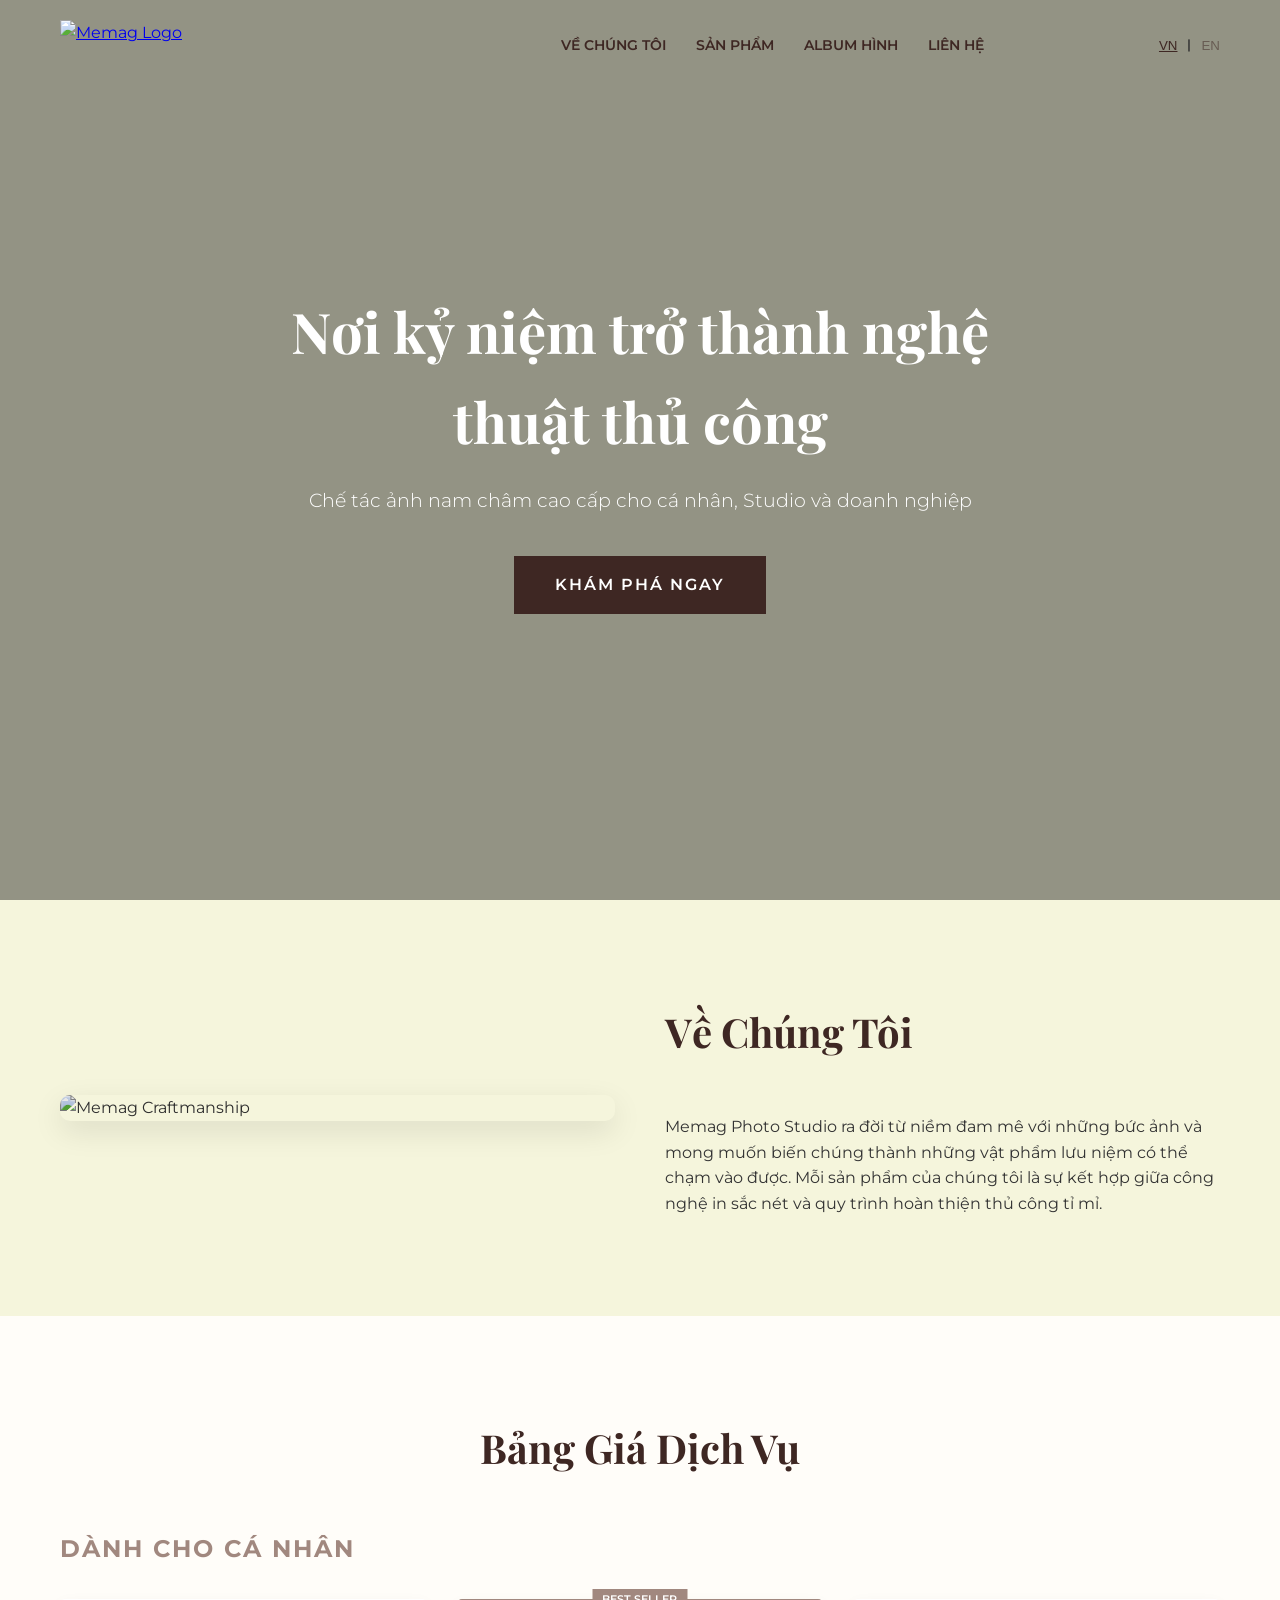
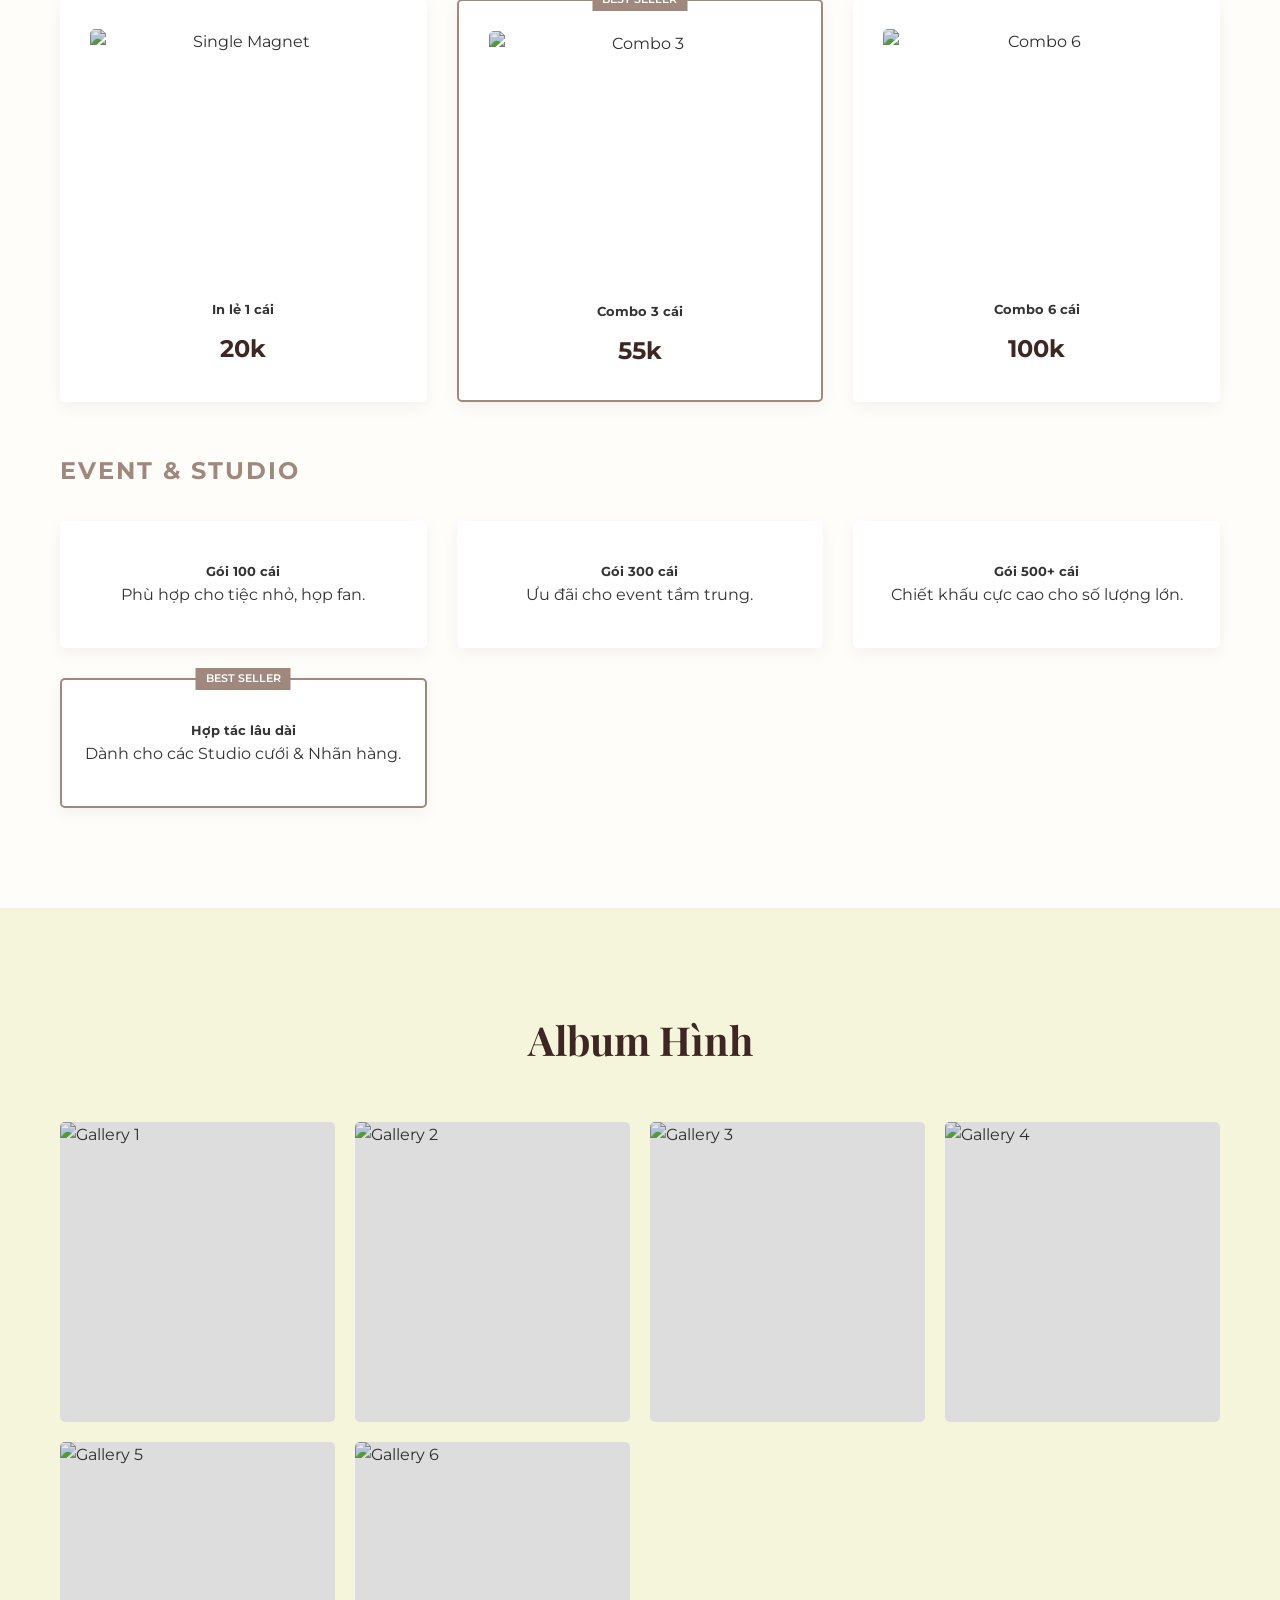
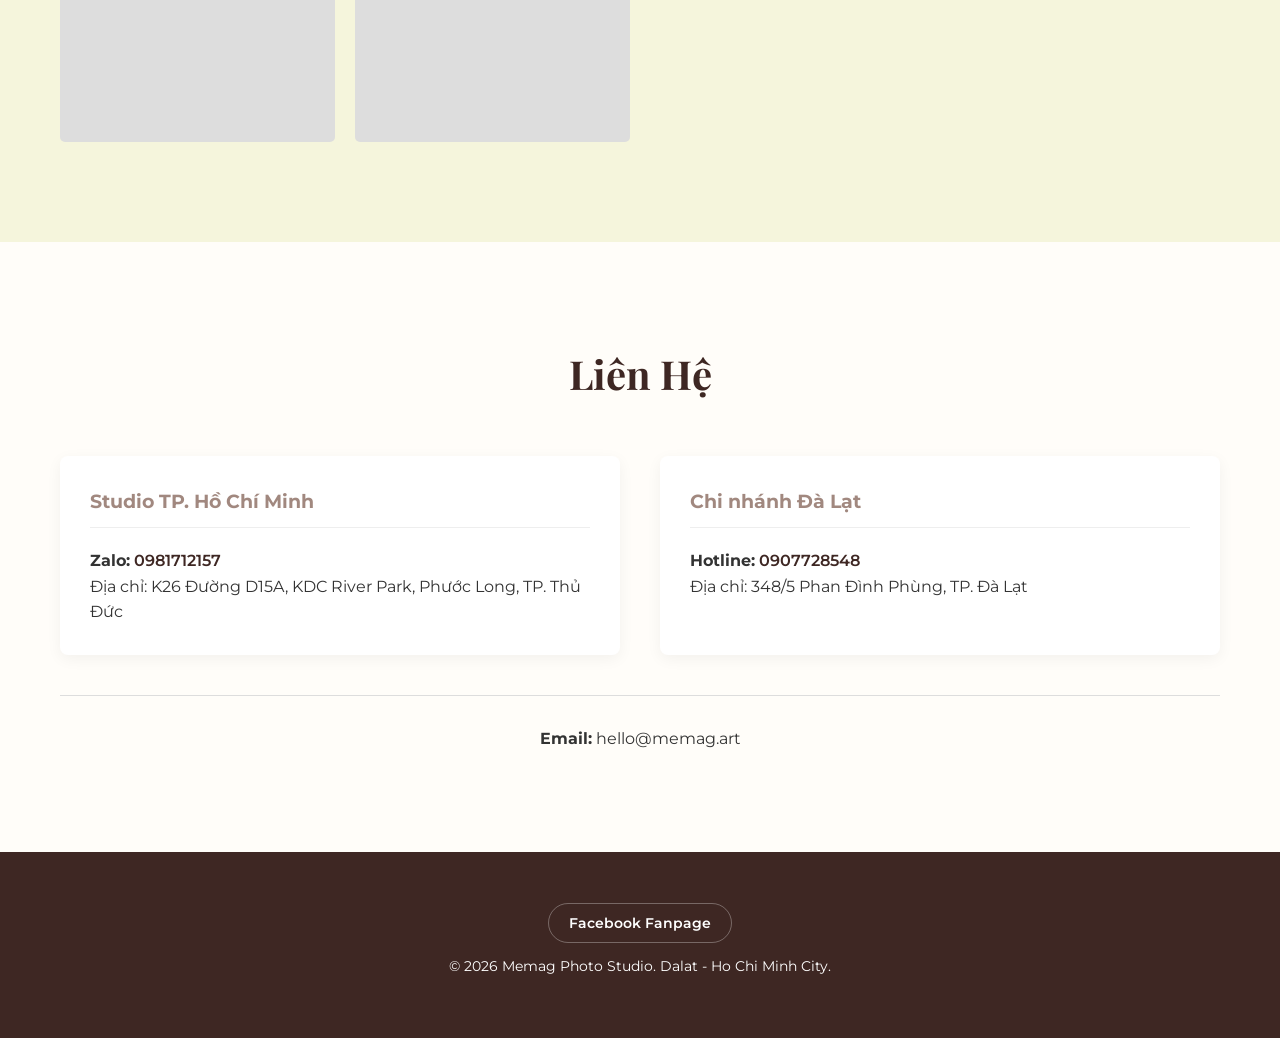
==== index.html @ 464f4e7d "Update index.html" ====
<!DOCTYPE html>
<html lang="vi">

<head>
    <meta charset="UTF-8">
    <meta name="viewport" content="width=device-width, initial-scale=1.0">
    <title>Memag Photo Studio | Chế tác ảnh nam châm nghệ thuật</title>
    <link rel="stylesheet" href="styles.css">
    <link rel="preconnect" href="https://fonts.googleapis.com">
    <link rel="preconnect" href="https://fonts.gstatic.com" crossorigin>
    <link
        href="https://fonts.googleapis.com/css2?family=Montserrat:wght@300;400;600&family=Playfair+Display:ital,wght@0,400..900;1,400..900&display=swap"
        rel="stylesheet">
</head>

<body>
    <!-- Header Section -->
    <header id="header">
        <div class="container">
            <div class="logo">
                <a href="#"><img src="../Logo/Logo_website_vn.png" alt="Memag Logo" class="logo-img" id="main-logo"
                        data-logo-vi="../Logo/Logo_website_vn.png" data-logo-en="../Logo/Logo_website_eg.png"></a>
            </div>

            <div class="menu-toggle" id="mobile-menu">
                <span class="bar"></span>
                <span class="bar"></span>
                <span class="bar"></span>
            </div>

            <nav id="navbar">
                <ul id="menu">
                    <li><a href="#about" data-vi="Về chúng tôi" data-en="About Us">Về chúng tôi</a></li>
                    <li><a href="#products" data-vi="Sản phẩm" data-en="Products">Sản phẩm</a></li>
                    <li><a href="#gallery" data-vi="Album hình" data-en="Gallery">Album hình</a></li>
                    <li><a href="#contact" data-vi="Liên hệ" data-en="Contact">Liên hệ</a></li>
                </ul>
            </nav>
            <div class="lang-switcher">
                <button id="btn-vi" class="active">VN</button>
                <span>|</span>
                <button id="btn-en">EN</button>
            </div>
        </div>
    </header>

    <!-- Hero Banner with YouTube Video -->
    <section id="hero">
        <div class="video-background">
            <iframe
                src="https://www.youtube.com/embed/iUtnZpzkbG8?autoplay=1&mute=1&controls=0&loop=1&playlist=iUtnZpzkbG8&showinfo=0&rel=0&enablejsapi=1"
                frameborder="0" allow="autoplay; encrypted-media" allowfullscreen>
            </iframe>
        </div>
        <div class="hero-overlay"></div>
        <div class="hero-content">
            <h2 id="hero-title" data-vi="Nơi kỷ niệm trở thành nghệ thuật thủ công"
                data-en="Where memories become craft art">Nơi kỷ niệm trở thành nghệ thuật thủ công</h2>
            <p id="hero-desc" data-vi="Chế tác ảnh nam châm cao cấp cho cá nhân, Studio và doanh nghiệp"
                data-en="Premium photo magnets for individuals, studios, and businesses">Chế tác ảnh nam châm cao cấp
                cho cá nhân, Studio và doanh nghiệp</p>
            <a href="#products" class="btn" data-vi="Khám phá ngay" data-en="Explore Now">Khám phá ngay</a>
        </div>
    </section>

    <!-- About Section -->
    <section id="about" class="section">
        <div class="container">
            <div class="about-wrapper">
                <div class="about-image">
                    <img src="../gallery/z7781972037764_891bc4ba4aca41c839b4c9382d571e6c.jpg" alt="Memag Craftmanship"
                        class="hover-effect">
                </div>
                <div class="about-text">
                    <h3 class="section-title left" data-vi="Về Chúng Tôi" data-en="About Us">Về Chúng Tôi</h3>
                    <p data-vi="Memag Photo Studio ra đời từ niềm đam mê với những bức ảnh và mong muốn biến chúng thành những vật phẩm lưu niệm có thể chạm vào được. Mỗi sản phẩm của chúng tôi là sự kết hợp giữa công nghệ in sắc nét và quy trình hoàn thiện thủ công tỉ mỉ."
                        data-en="Memag Photo Studio was born from a passion for photography and the desire to transform digital memories into tangible keepsakes. Every product we create is a blend of high-definition printing and meticulous handcrafted finishing.">
                        Memag Photo Studio ra đời từ niềm đam mê với những bức ảnh và mong muốn biến chúng thành những
                        vật phẩm lưu niệm có thể chạm vào được. Mỗi sản phẩm của chúng tôi là sự kết hợp giữa công nghệ
                        in sắc nét và quy trình hoàn thiện thủ công tỉ mỉ.
                    </p>
                </div>
            </div>
        </div>
    </section>

    <!-- Products Section -->
    <section id="products" class="section bg-light">
        <div class="container">
            <h3 class="section-title" data-vi="Bảng Giá Dịch Vụ" data-en="Our Pricing">Bảng Giá Dịch Vụ</h3>

            <div class="product-category">
                <h4 class="category-title" data-vi="Dành cho Cá nhân" data-en="For Individuals">Dành cho Cá nhân</h4>
                <div class="products-grid">
                    <div class="product-card">
                        <div class="product-img">
                            <img src="../gallery/GOPR0365.JPG" alt="Single Magnet" class="hover-effect">
                        </div>
                        <h5 data-vi="In lẻ 1 cái" data-en="Single Print">In lẻ 1 cái</h5>
                        <p class="price">20k</p>
                    </div>
                    <div class="product-card highlight">
                        <div class="product-img">
                            <img src="../gallery/GOPR0366.JPG" alt="Combo 3" class="hover-effect">
                        </div>
                        <h5 data-vi="Combo 3 cái" data-en="Combo 3 Pack">Combo 3 cái</h5>
                        <p class="price">55k</p>
                    </div>
                    <div class="product-card">
                        <div class="product-img">
                            <img src="../gallery/GOPR0367.JPG" alt="Combo 6" class="hover-effect">
                        </div>
                        <h5 data-vi="Combo 6 cái" data-en="Combo 6 Pack">Combo 6 cái</h5>
                        <p class="price">100k</p>
                    </div>
                </div>
            </div>

            <div class="product-category mt-50">
                <h4 class="category-title" data-vi="Event & Studio" data-en="For Events & Studios">Event & Studio</h4>
                <div class="products-grid">
                    <div class="product-card b2b">
                        <h5 data-vi="Gói 100 cái" data-en="100 Pack">Gói 100 cái</h5>
                        <p data-vi="Phù hợp cho tiệc nhỏ, họp fan." data-en="Ideal for small parties, fan meetings.">Phù
                            hợp cho tiệc nhỏ, họp fan.</p>
                    </div>
                    <div class="product-card b2b">
                        <h5 data-vi="Gói 300 cái" data-en="300 Pack">Gói 300 cái</h5>
                        <p data-vi="Ưu đãi cho event tầm trung." data-en="Discounts for medium events.">Ưu đãi cho event
                            tầm trung.</p>
                    </div>
                    <div class="product-card b2b">
                        <h5 data-vi="Gói 500+ cái" data-en="500+ Pack">Gói 500+ cái</h5>
                        <p data-vi="Chiết khấu cực cao cho số lượng lớn." data-en="High discounts for bulk orders.">
                            Chiết khấu cực cao cho số lượng lớn.</p>
                    </div>
                    <div class="product-card b2b highlight">
                        <h5 data-vi="Hợp tác lâu dài" data-en="Long-term Partnership">Hợp tác lâu dài</h5>
                        <p data-vi="Dành cho các Studio cưới & Nhãn hàng." data-en="For Wedding Studios & Brands.">Dành
                            cho các Studio cưới & Nhãn hàng.</p>
                    </div>
                </div>
            </div>
        </div>
    </section>

    <!-- Gallery Section -->
    <section id="gallery" class="section">
        <div class="container">
            <h3 class="section-title" data-vi="Album Hình" data-en="Photo Gallery">Album Hình</h3>
            <div class="gallery-grid">
                <div class="gallery-item">
                    <img src="../gallery/GOPR0368.JPG" alt="Gallery 1" class="hover-effect">
                </div>
                <div class="gallery-item">
                    <img src="../gallery/z7781972021259_27cd7f033407505034264d1e64086acd.jpg" alt="Gallery 2"
                        class="hover-effect">
                </div>
                <div class="gallery-item">
                    <img src="../gallery/z7781972021823_468220b85b20e78b3bb2a7b8aa2a168a.jpg" alt="Gallery 3"
                        class="hover-effect">
                </div>
                <div class="gallery-item">
                    <img src="../gallery/z7781972026154_7ea171585c5aaf5934d2334b5264ec99.jpg" alt="Gallery 4"
                        class="hover-effect">
                </div>
                <div class="gallery-item">
                    <img src="../gallery/z7781972027182_27febb03006c2c8422c930d912f82ec0.jpg" alt="Gallery 5"
                        class="hover-effect">
                </div>
                <div class="gallery-item">
                    <img src="../gallery/z7781972032405_7cde1f7d15e5a84088391f8431e0fc7f.jpg" alt="Gallery 6"
                        class="hover-effect">
                </div>
            </div>
        </div>
    </section>

    <!-- Contact Section -->
    <section id="contact" class="section bg-light">
        <div class="container">
            <h3 class="section-title" data-vi="Liên Hệ" data-en="Contact Us">Liên Hệ</h3>
            <div class="contact-grid">
                <div class="contact-card">
                    <h4 data-vi="Studio TP. Hồ Chí Minh" data-en="HCM City Studio">Studio TP. Hồ Chí Minh</h4>
                    <p><strong>Zalo:</strong> <a href="https://zalo.me/0981712157">0981712157</a></p>
                    <p data-vi="Địa chỉ: K26 Đường D15A, KDC River Park, Phước Long, TP. Thủ Đức"
                        data-en="Address: K26 D15A St, River Park, Phuoc Long, Thu Duc City">Địa chỉ: K26 Đường D15A,
                        KDC River Park, Phước Long, TP. Thủ Đức</p>
                </div>
                <div class="contact-card">
                    <h4 data-vi="Chi nhánh Đà Lạt" data-en="Dalat Branch">Chi nhánh Đà Lạt</h4>
                    <p><strong>Hotline:</strong> <a href="tel:0907728548">0907728548</a></p>
                    <p data-vi="Địa chỉ: 348/5 Phan Đình Phùng, TP. Đà Lạt"
                        data-en="Address: 348/5 Phan Dinh Phung, Dalat City">Địa chỉ: 348/5 Phan Đình Phùng, TP. Đà Lạt
                    </p>
                </div>
            </div>
            <div class="contact-email">
                <p><strong>Email:</strong> hello@memag.art</p>
            </div>
        </div>
    </section>

    <!-- Footer -->
    <footer id="main-footer">
        <div class="container">
            <div class="footer-social">
                <a href="https://www.facebook.com/profile.php?id=61570733879543" target="_blank"
                    rel="noopener noreferrer">
                    Facebook Fanpage
                </a>
            </div>
            <p>&copy; 2026 Memag Photo Studio. Dalat - Ho Chi Minh City.</p>
        </div>
    </footer>

    <script src="script.js"></script>
</body>

</html>
---- styles.css ----
:root {
    --primary-color: #3E2723; /* Dark Wood */
    --accent-color: #A1887F; /* Light Wood */
    --bg-color: #F5F5DC; /* Beige */
    --text-color: #333;
    --white: #ffffff;
    --transition: all 0.3s ease;
}

* {
    margin: 0;
    padding: 0;
    box-sizing: border-box;
}

body {
    font-family: 'Montserrat', sans-serif;
    line-height: 1.6;
    color: var(--text-color);
    background-color: var(--bg-color);
    overflow-x: hidden;
}

h1, h2, h3, .section-title {
    font-family: 'Playfair Display', serif;
}

.container {
    max-width: 1200px;
    margin: 0 auto;
    padding: 0 20px;
}

/* Header */
header {
    position: fixed;
    top: 0;
    left: 0;
    width: 100%;
    z-index: 1000;
    padding: 20px 0;
    background: transparent;
    transition: var(--transition);
}

header.scrolled {
    background: rgba(245, 245, 220, 0.95);
    padding: 10px 0;
    box-shadow: 0 2px 10px rgba(0,0,0,0.1);
}

header .container {
    display: flex;
    justify-content: space-between;
    align-items: center;
}

.logo-img {
    height: 50px; /* Điều chỉnh chiều cao logo cho phù hợp */
    width: auto;
    display: block;
    transition: var(--transition);
}

header.scrolled .logo-img {
    height: 40px;
}

nav ul {
    display: flex;
    list-style: none;
}

nav ul li {
    margin-left: 30px;
}

nav ul li a {
    text-decoration: none;
    color: var(--primary-color);
    font-weight: 600;
    text-transform: uppercase;
    font-size: 0.9rem;
    transition: var(--transition);
}

nav ul li a:hover {
    color: var(--accent-color);
}

.lang-switcher {
    display: flex;
    align-items: center;
    gap: 10px;
    font-size: 0.8rem;
    font-weight: 600;
}

.lang-switcher button {
    background: none;
    border: none;
    cursor: pointer;
    color: var(--primary-color);
    opacity: 0.5;
    transition: var(--transition);
}

.lang-switcher button.active {
    opacity: 1;
    text-decoration: underline;
}

/* Hero Section */
#hero {
    position: relative;
    height: 100vh;
    display: flex;
    align-items: center;
    justify-content: center;
    text-align: center;
    color: var(--white);
    overflow: hidden;
}

.video-background {
    position: absolute;
    top: 0;
    left: 0;
    width: 100%;
    height: 100%;
    z-index: -1;
}

.video-background iframe {
    width: 100vw;
    height: 56.25vw; /* 16:9 ratio */
    min-height: 100vh;
    min-width: 177.77vh; /* 16:9 ratio */
    position: absolute;
    top: 50%;
    left: 50%;
    transform: translate(-50%, -50%);
    pointer-events: none;
}

.hero-overlay {
    position: absolute;
    top: 0;
    left: 0;
    width: 100%;
    height: 100%;
    background: rgba(0, 0, 0, 0.4);
    z-index: 0;
}

.hero-content {
    position: relative;
    z-index: 1;
    max-width: 800px;
    padding: 0 20px;
}

#hero-title {
    font-size: 3.5rem;
    margin-bottom: 20px;
    font-weight: 700;
}

#hero-desc {
    font-size: 1.2rem;
    margin-bottom: 40px;
    font-weight: 300;
}

.btn {
    display: inline-block;
    padding: 15px 40px;
    background-color: var(--primary-color);
    color: var(--white);
    text-decoration: none;
    text-transform: uppercase;
    font-weight: 600;
    letter-spacing: 2px;
    transition: var(--transition);
    border: 1px solid var(--primary-color);
}

.btn:hover {
    background-color: transparent;
    color: var(--white);
    border-color: var(--white);
}

/* Sections */
.section {
    padding: 100px 0;
}

.section-title {
    text-align: center;
    font-size: 2.5rem;
    margin-bottom: 50px;
    color: var(--primary-color);
    position: relative;
}

.section-title.left {
    text-align: left;
}

.section-title.left::after {
    margin: 20px 0 0;
}

.mt-50 {
    margin-top: 50px;
}

/* About Wrapper */
.about-wrapper {
    display: flex;
    align-items: center;
    gap: 50px;
}

.about-image {
    flex: 1;
    overflow: hidden;
    border-radius: 10px;
    box-shadow: 0 10px 30px rgba(0,0,0,0.1);
}

.about-text {
    flex: 1;
}

/* Hover Effect for Images */
.hover-effect {
    width: 100%;
    height: auto;
    display: block;
    transition: transform 0.5s ease, filter 0.5s ease;
    filter: brightness(0.9) contrast(1);
}

.hover-effect:hover {
    transform: scale(1.1);
    filter: brightness(1.1) contrast(1.1) saturate(1.1);
}

/* Product Categories */
.category-title {
    font-size: 1.5rem;
    margin-bottom: 30px;
    color: var(--accent-color);
    text-transform: uppercase;
    letter-spacing: 2px;
}

.product-img {
    width: 100%;
    height: 250px;
    overflow: hidden;
    margin-bottom: 20px;
    border-radius: 5px;
}

.product-card.highlight {
    border: 2px solid var(--accent-color);
    position: relative;
}

.product-card.highlight::before {
    content: 'BEST SELLER';
    position: absolute;
    top: -12px;
    left: 50%;
    transform: translateX(-50%);
    background: var(--accent-color);
    color: var(--white);
    padding: 2px 10px;
    font-size: 0.7rem;
    font-weight: 600;
}

.product-card.b2b {
    padding: 40px 20px;
    background: #fff;
}

.price {
    font-size: 1.5rem;
    font-weight: 700;
    color: var(--primary-color);
    margin-top: 10px;
}

.bg-light {
    background-color: #fffdf9;
}

/* Products Grid */
.products-grid {
    display: grid;
    grid-template-columns: repeat(auto-fit, minmax(300px, 1fr));
    gap: 30px;
}

.product-card {
    background: var(--white);
    padding: 30px;
    border-radius: 5px;
    text-align: center;
    box-shadow: 0 5px 15px rgba(0,0,0,0.05);
    transition: var(--transition);
}

.product-card:hover {
    transform: translateY(-10px);
}

.product-img-placeholder {
    width: 100%;
    height: 200px;
    background: #eee;
    margin-bottom: 20px;
    display: flex;
    align-items: center;
    justify-content: center;
    font-size: 0.8rem;
    color: #999;
}

.product-card h4 {
    margin-bottom: 15px;
    font-size: 1.2rem;
    color: var(--primary-color);
}

/* Gallery Grid */
.gallery-grid {
    display: grid;
    grid-template-columns: repeat(auto-fit, minmax(250px, 1fr));
    gap: 20px;
}

.gallery-item {
    height: 300px;
    background: #ddd;
    overflow: hidden;
    border-radius: 5px;
    transition: var(--transition);
    cursor: pointer;
}

.gallery-item img {
    width: 100%;
    height: 100%;
    object-fit: cover;
}

.gallery-item:hover {
    filter: brightness(0.8);
}

/* Contact Section */
.contact-grid {
    display: grid;
    grid-template-columns: repeat(auto-fit, minmax(300px, 1fr));
    gap: 40px;
    margin-bottom: 40px;
}

.contact-card {
    background: #fff;
    padding: 30px;
    border-radius: 8px;
    box-shadow: 0 4px 15px rgba(0,0,0,0.05);
    text-align: left;
}

.contact-card h4 {
    color: var(--accent-color);
    margin-bottom: 20px;
    font-size: 1.2rem;
    border-bottom: 1px solid #eee;
    padding-bottom: 10px;
}

.contact-card a {
    color: var(--primary-color);
    text-decoration: none;
    font-weight: 600;
}

.contact-card a:hover {
    text-decoration: underline;
}

.contact-email {
    text-align: center;
    border-top: 1px solid #ddd;
    padding-top: 30px;
}

/* Footer */
#main-footer {
    background: var(--primary-color);
    color: var(--white);
    padding: 60px 0;
    text-align: center;
    font-size: 0.9rem;
}

.footer-social {
    margin-bottom: 20px;
}

.footer-social a {
    color: var(--white);
    text-decoration: none;
    font-weight: 600;
    border: 1px solid rgba(255,255,255,0.3);
    padding: 10px 20px;
    border-radius: 30px;
    transition: var(--transition);
}

.footer-social a:hover {
    background: var(--white);
    color: var(--primary-color);
}

/* Responsive */
@media (max-width: 992px) {
    #hero-title {
        font-size: 2.8rem;
    }

    .about-wrapper {
        flex-direction: column;
        text-align: center;
    }

    .section-title.left {
        text-align: center;
    }

    .section-title.left::after {
        margin: 20px auto 0;
    }
}

@media (max-width: 768px) {
    /* Mobile Menu Logic */
    .menu-toggle {
        display: block;
        cursor: pointer;
    }

    .menu-toggle .bar {
        display: block;
        width: 25px;
        height: 3px;
        margin: 5px auto;
        transition: all 0.3s ease-in-out;
        background-color: var(--primary-color);
    }

    #navbar {
        position: fixed;
        top: -100%;
        left: 0;
        width: 100%;
        background-color: var(--bg-color);
        padding: 100px 0 40px;
        transition: 0.5s;
        z-index: -1;
    }

    #navbar.active {
        top: 0;
    }

    #menu {
        flex-direction: column;
        align-items: center;
    }

    #menu li {
        margin: 15px 0;
    }

    /* Hero Section Mobile */
    #hero-title {
        font-size: 2rem;
    }

    #hero-desc {
        font-size: 1rem;
    }

    .video-background iframe {
        height: 100vh;
        width: 177.77vh; /* Đảm bảo video luôn phủ kín màn hình dọc */
    }

    /* Sections Mobile */
    .section {
        padding: 60px 0;
    }

    .products-grid, .gallery-grid {
        grid-template-columns: 1fr;
        gap: 20px;
    }

    .product-img {
        height: 200px;
    }
}

/* Hamburger Animation */
#mobile-menu.is-active .bar:nth-child(2) {
    opacity: 0;
}

#mobile-menu.is-active .bar:nth-child(1) {
    transform: translateY(8px) rotate(45deg);
}

#mobile-menu.is-active .bar:nth-child(3) {
    transform: translateY(-8px) rotate(-45deg);
}
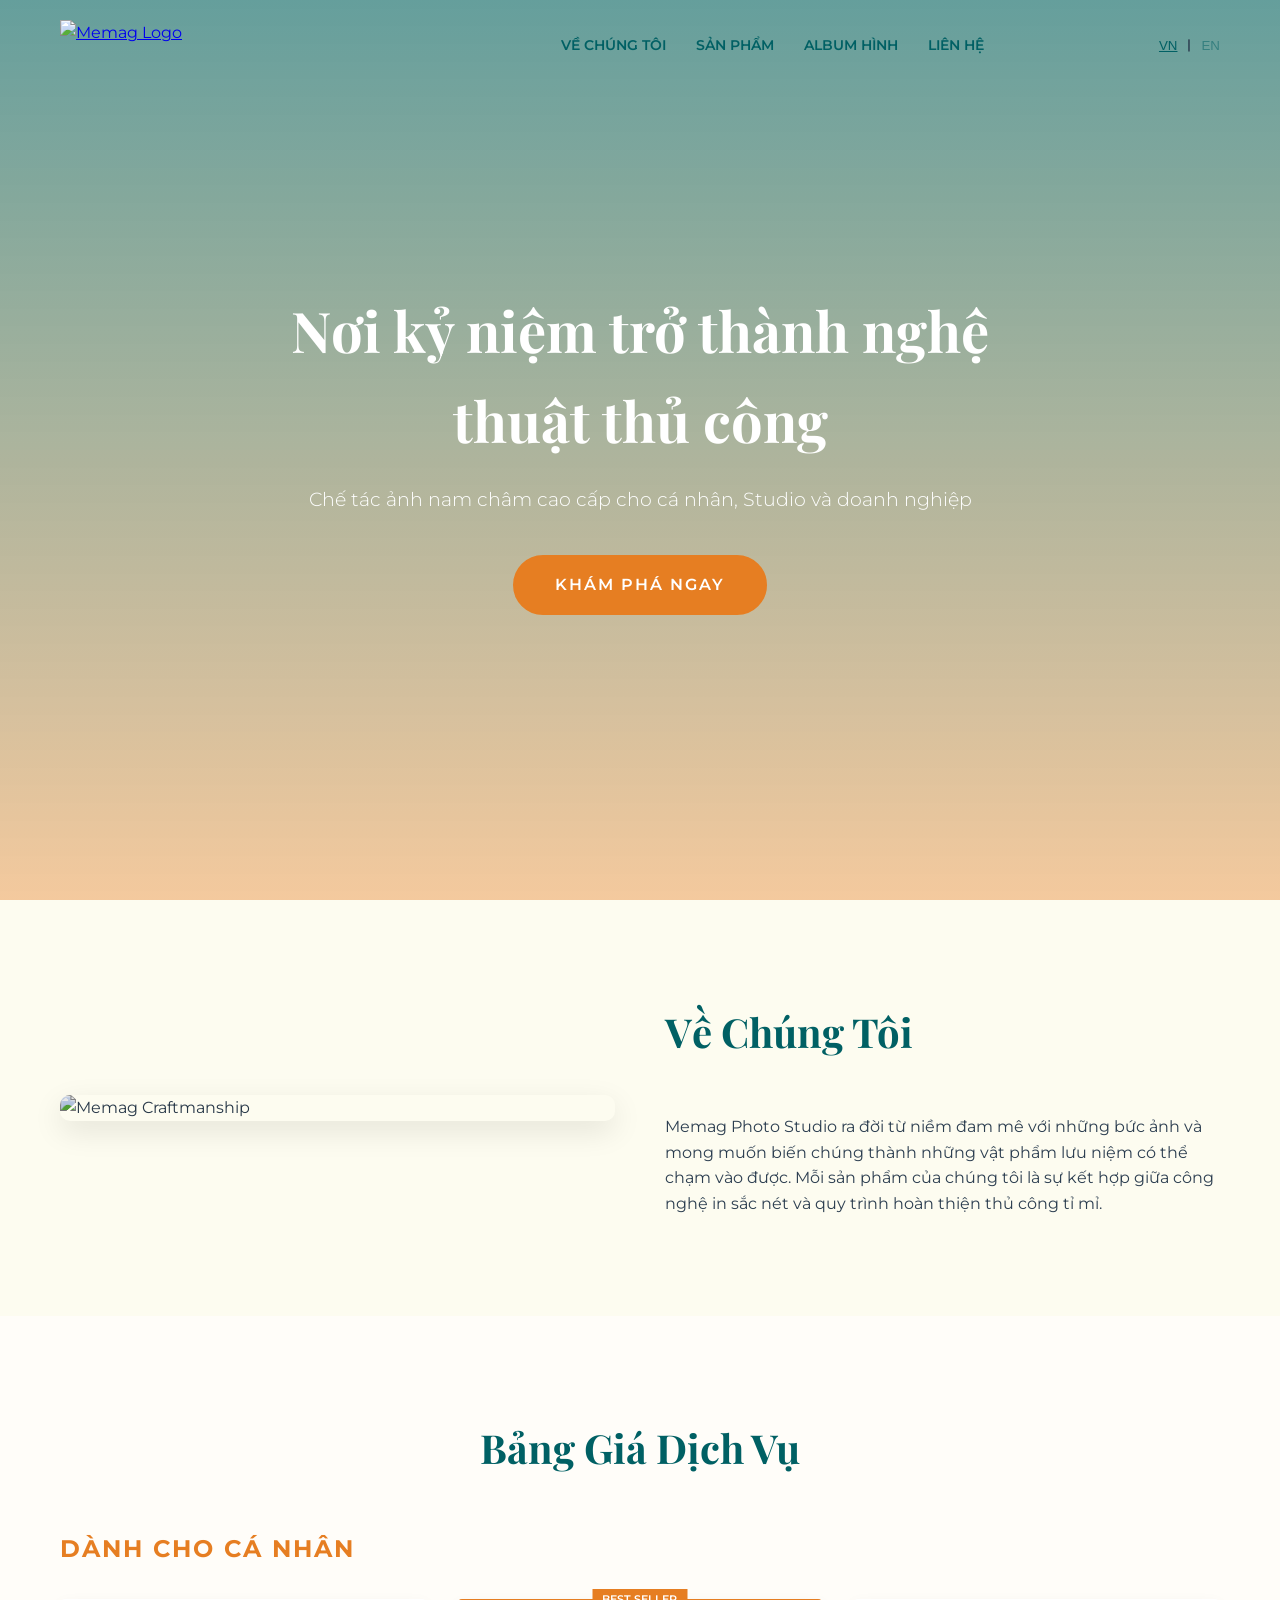
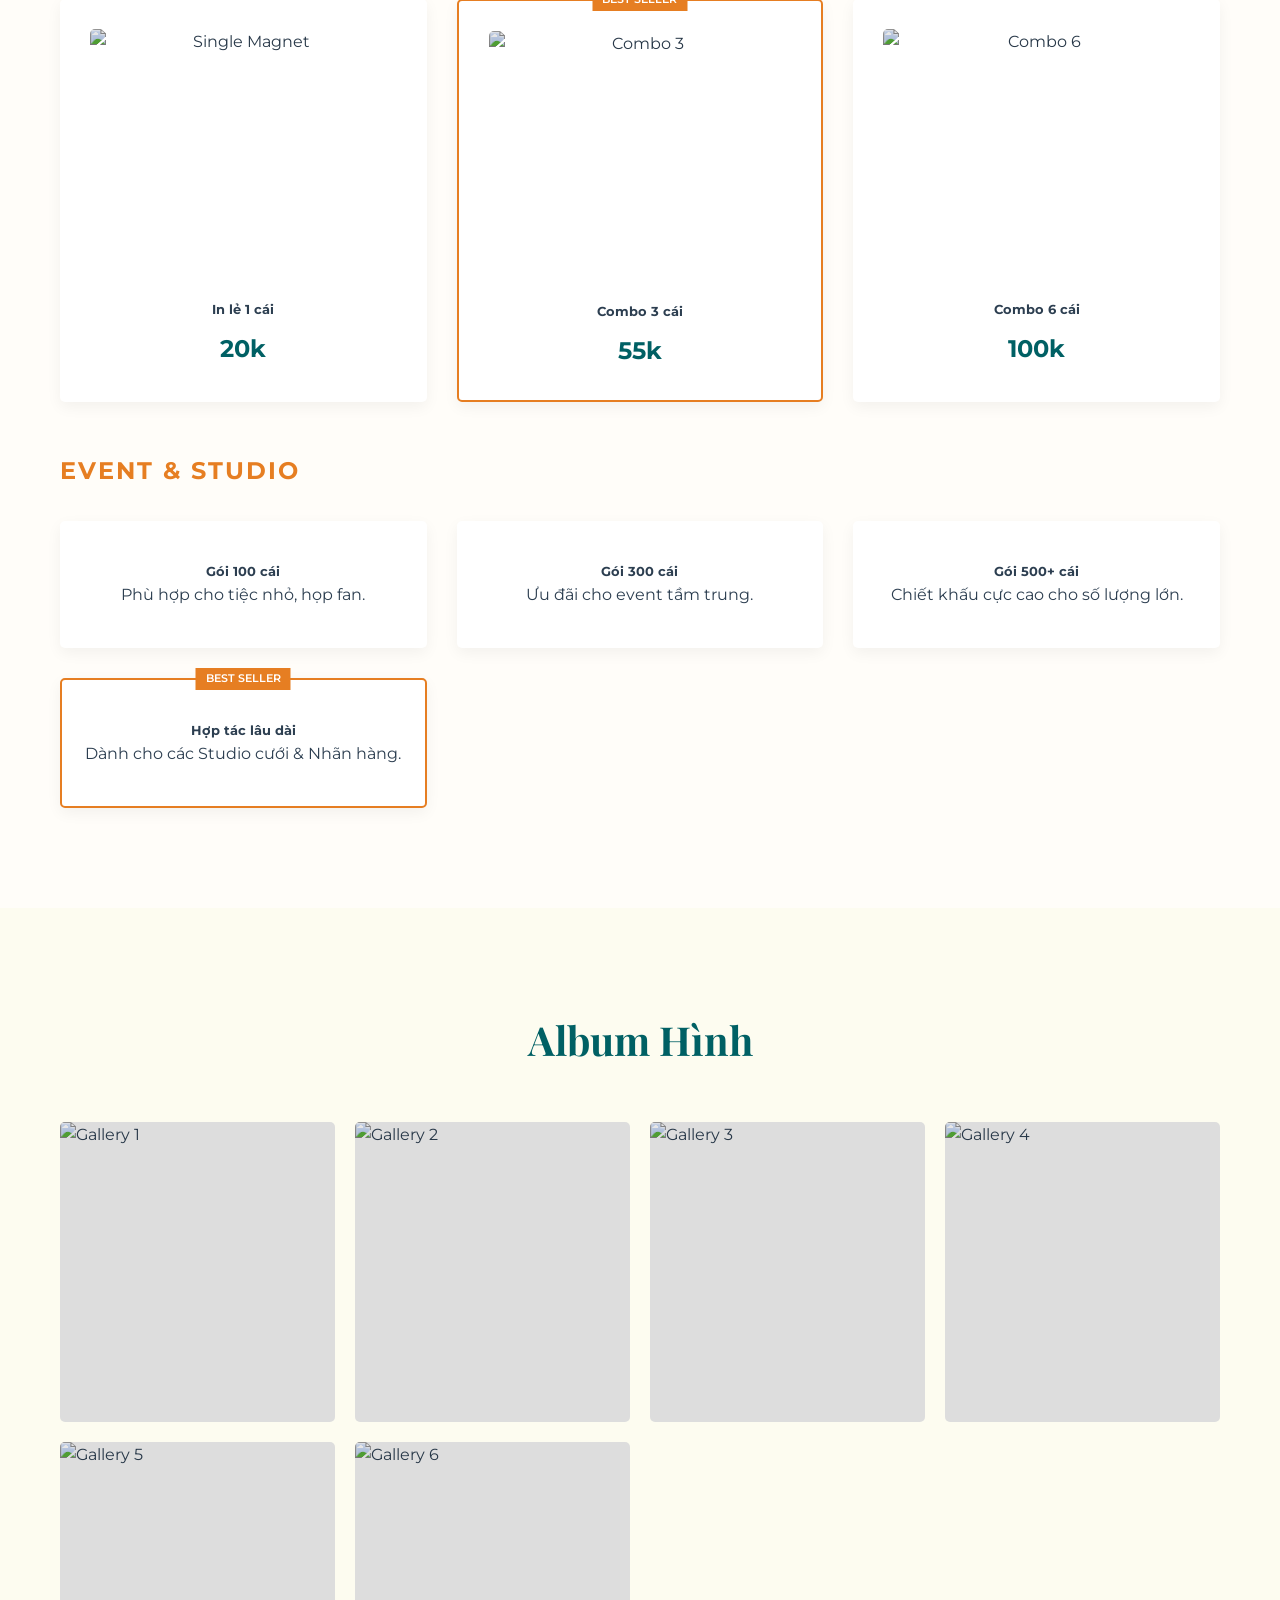
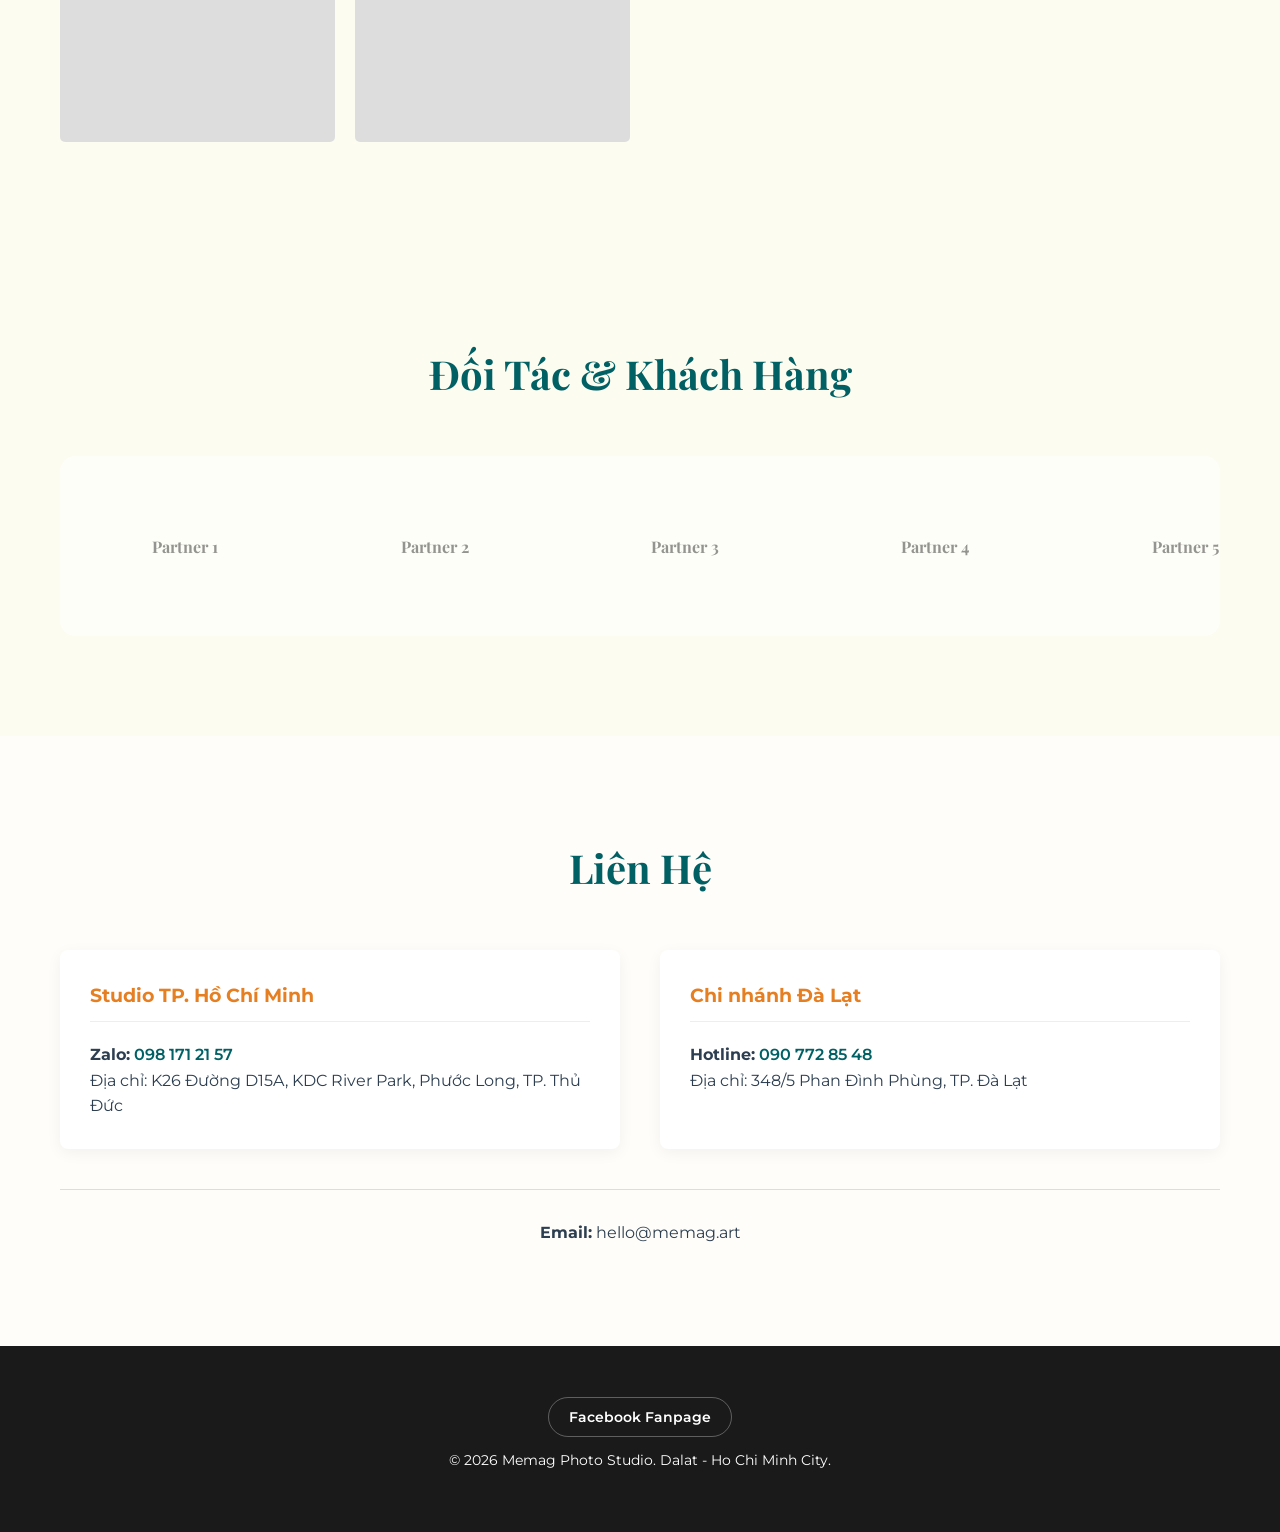
==== commit 7e64a6fb: "thay đổi màu và thêm section logo" ====
--- a/index.html
+++ b/index.html
@@ -176,6 +176,29 @@
         </div>
     </section>
 
+    <!-- Partners Section -->
+    <section id="partners" class="section">
+        <div class="container">
+            <h3 class="section-title" data-vi="Đối Tác & Khách Hàng" data-en="Partners & Clients">Đối Tác & Khách Hàng</h3>
+            <div class="partners-slider">
+                <div class="partners-track">
+                    <!-- Bạn có thể thay link ảnh logo thực tế vào đây -->
+                    <div class="partner-logo">Partner 1</div>
+                    <div class="partner-logo">Partner 2</div>
+                    <div class="partner-logo">Partner 3</div>
+                    <div class="partner-logo">Partner 4</div>
+                    <div class="partner-logo">Partner 5</div>
+                    <div class="partner-logo">Partner 6</div>
+                    <!-- Duplicate for infinite scroll -->
+                    <div class="partner-logo">Partner 1</div>
+                    <div class="partner-logo">Partner 2</div>
+                    <div class="partner-logo">Partner 3</div>
+                    <div class="partner-logo">Partner 4</div>
+                </div>
+            </div>
+        </div>
+    </section>
+
     <!-- Contact Section -->
     <section id="contact" class="section bg-light">
         <div class="container">
@@ -183,14 +206,14 @@
             <div class="contact-grid">
                 <div class="contact-card">
                     <h4 data-vi="Studio TP. Hồ Chí Minh" data-en="HCM City Studio">Studio TP. Hồ Chí Minh</h4>
-                    <p><strong>Zalo:</strong> <a href="https://zalo.me/0981712157">0981712157</a></p>
+                    <p><strong>Zalo:</strong> <a href="https://zalo.me/0981712157">098 171 21 57</a></p>
                     <p data-vi="Địa chỉ: K26 Đường D15A, KDC River Park, Phước Long, TP. Thủ Đức"
                         data-en="Address: K26 D15A St, River Park, Phuoc Long, Thu Duc City">Địa chỉ: K26 Đường D15A,
                         KDC River Park, Phước Long, TP. Thủ Đức</p>
                 </div>
                 <div class="contact-card">
                     <h4 data-vi="Chi nhánh Đà Lạt" data-en="Dalat Branch">Chi nhánh Đà Lạt</h4>
-                    <p><strong>Hotline:</strong> <a href="tel:0907728548">0907728548</a></p>
+                    <p><strong>Hotline:</strong> <a href="tel:0907728548">090 772 85 48</a></p>
                     <p data-vi="Địa chỉ: 348/5 Phan Đình Phùng, TP. Đà Lạt"
                         data-en="Address: 348/5 Phan Dinh Phung, Dalat City">Địa chỉ: 348/5 Phan Đình Phùng, TP. Đà Lạt
                     </p>
--- a/styles.css
+++ b/styles.css
@@ -1,10 +1,11 @@
 :root {
-    --primary-color: #3E2723; /* Dark Wood */
-    --accent-color: #A1887F; /* Light Wood */
-    --bg-color: #F5F5DC; /* Beige */
-    --text-color: #333;
+    --primary-color: #006064; /* Deep Teal */
+    --accent-color: #E67E22; /* Sunset Orange */
+    --dark-color: #1A1A1A; /* Charcoal */
+    --bg-color: #FDFCF0; /* Cream White */
+    --text-color: #2C3E50;
     --white: #ffffff;
-    --transition: all 0.3s ease;
+    --transition: all 0.4s cubic-bezier(0.165, 0.84, 0.44, 1);
 }
 
 * {
@@ -149,7 +150,7 @@
     left: 0;
     width: 100%;
     height: 100%;
-    background: rgba(0, 0, 0, 0.4);
+    background: linear-gradient(180deg, rgba(0, 96, 100, 0.6) 0%, rgba(230, 126, 34, 0.4) 100%);
     z-index: 0;
 }
 
@@ -175,20 +176,22 @@
 .btn {
     display: inline-block;
     padding: 15px 40px;
-    background-color: var(--primary-color);
+    background-color: var(--accent-color);
     color: var(--white);
     text-decoration: none;
     text-transform: uppercase;
     font-weight: 600;
     letter-spacing: 2px;
     transition: var(--transition);
-    border: 1px solid var(--primary-color);
+    border: 2px solid var(--accent-color);
+    border-radius: 50px;
 }
 
 .btn:hover {
     background-color: transparent;
     color: var(--white);
     border-color: var(--white);
+    transform: scale(1.05);
 }
 
 /* Sections */
@@ -403,9 +406,50 @@
     padding-top: 30px;
 }
 
+/* Partners Section */
+.partners-slider {
+    overflow: hidden;
+    padding: 40px 0;
+    position: relative;
+    background: rgba(255, 255, 255, 0.5);
+    border-radius: 15px;
+}
+
+.partners-track {
+    display: flex;
+    width: calc(250px * 10);
+    animation: scroll 20s linear infinite;
+}
+
+.partner-logo {
+    width: 250px;
+    height: 100px;
+    display: flex;
+    align-items: center;
+    justify-content: center;
+    font-weight: 700;
+    color: var(--primary-color);
+    opacity: 0.6;
+    filter: grayscale(100%);
+    transition: var(--transition);
+    font-family: 'Playfair Display', serif;
+}
+
+.partner-logo:hover {
+    filter: grayscale(0%);
+    opacity: 1;
+    transform: scale(1.1);
+    color: var(--accent-color);
+}
+
+@keyframes scroll {
+    0% { transform: translateX(0); }
+    100% { transform: translateX(calc(-250px * 5)); }
+}
+
 /* Footer */
 #main-footer {
-    background: var(--primary-color);
+    background: var(--dark-color);
     color: var(--white);
     padding: 60px 0;
     text-align: center;
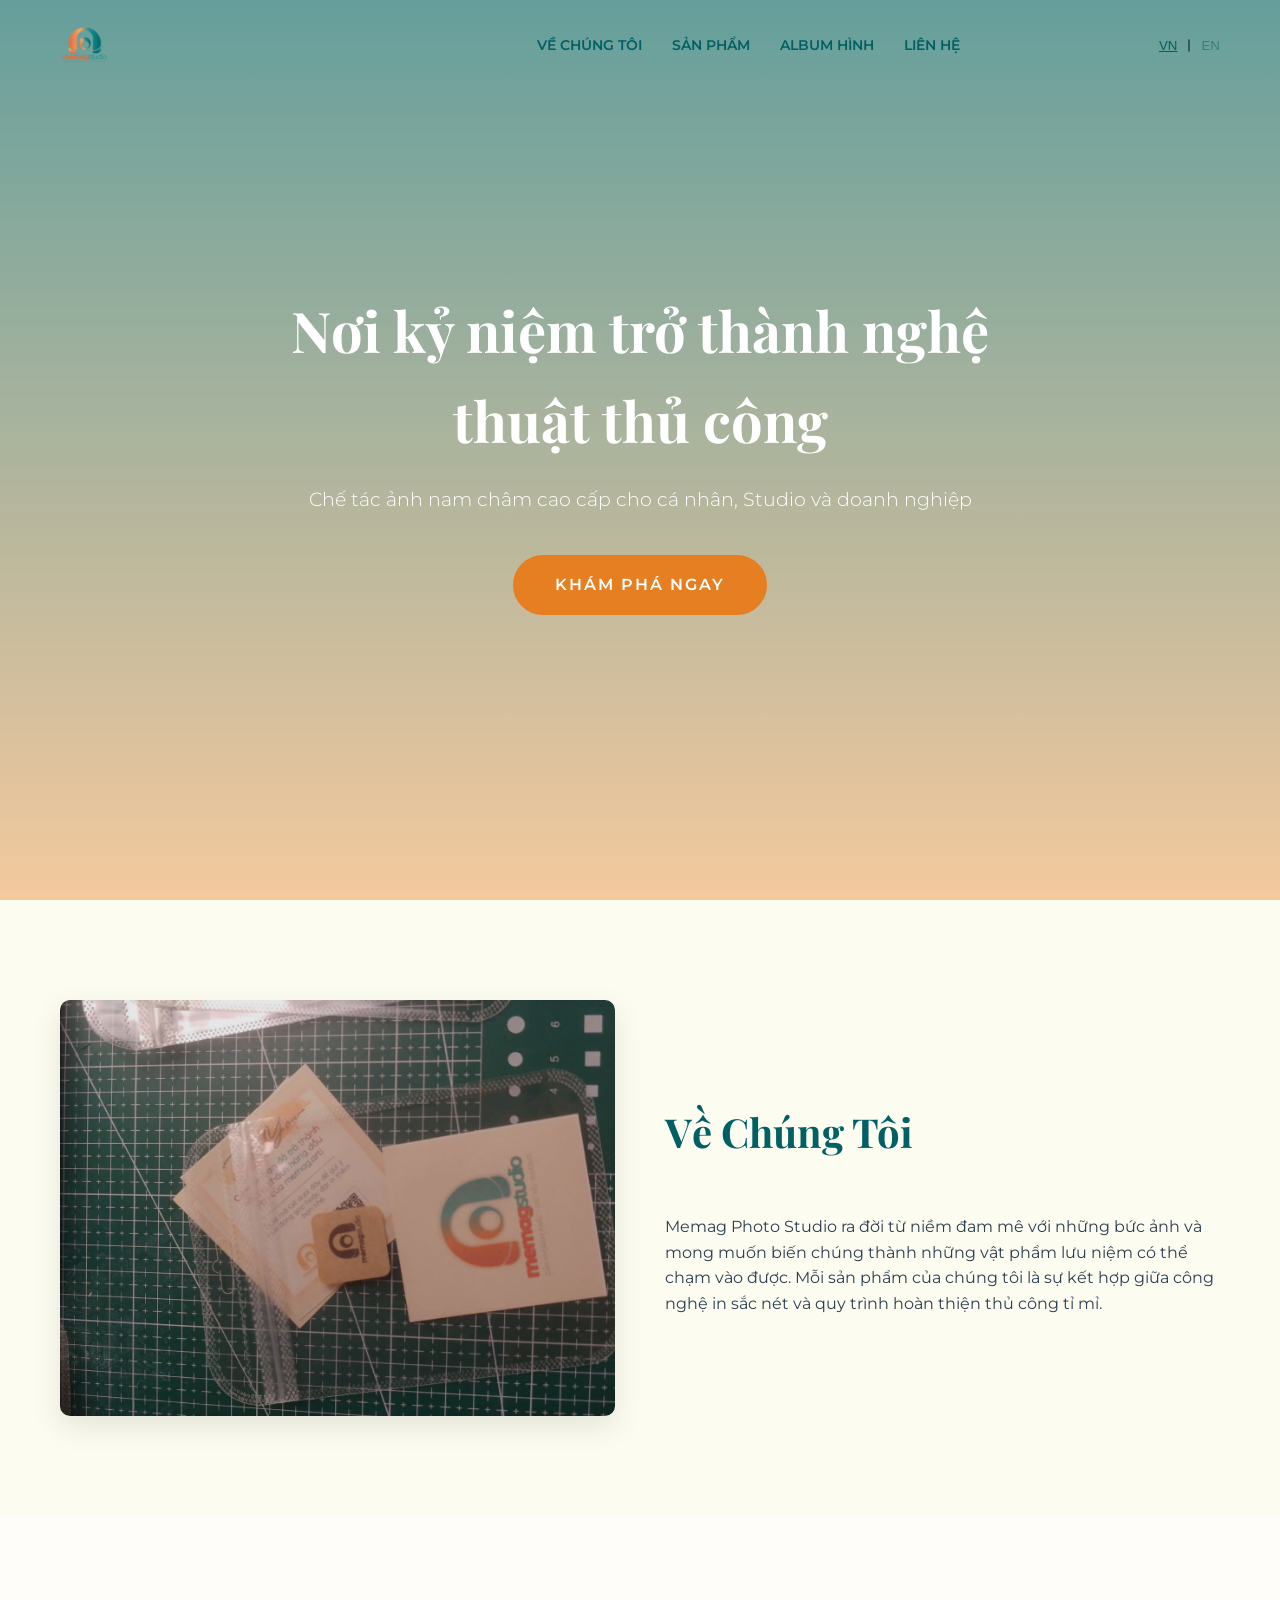
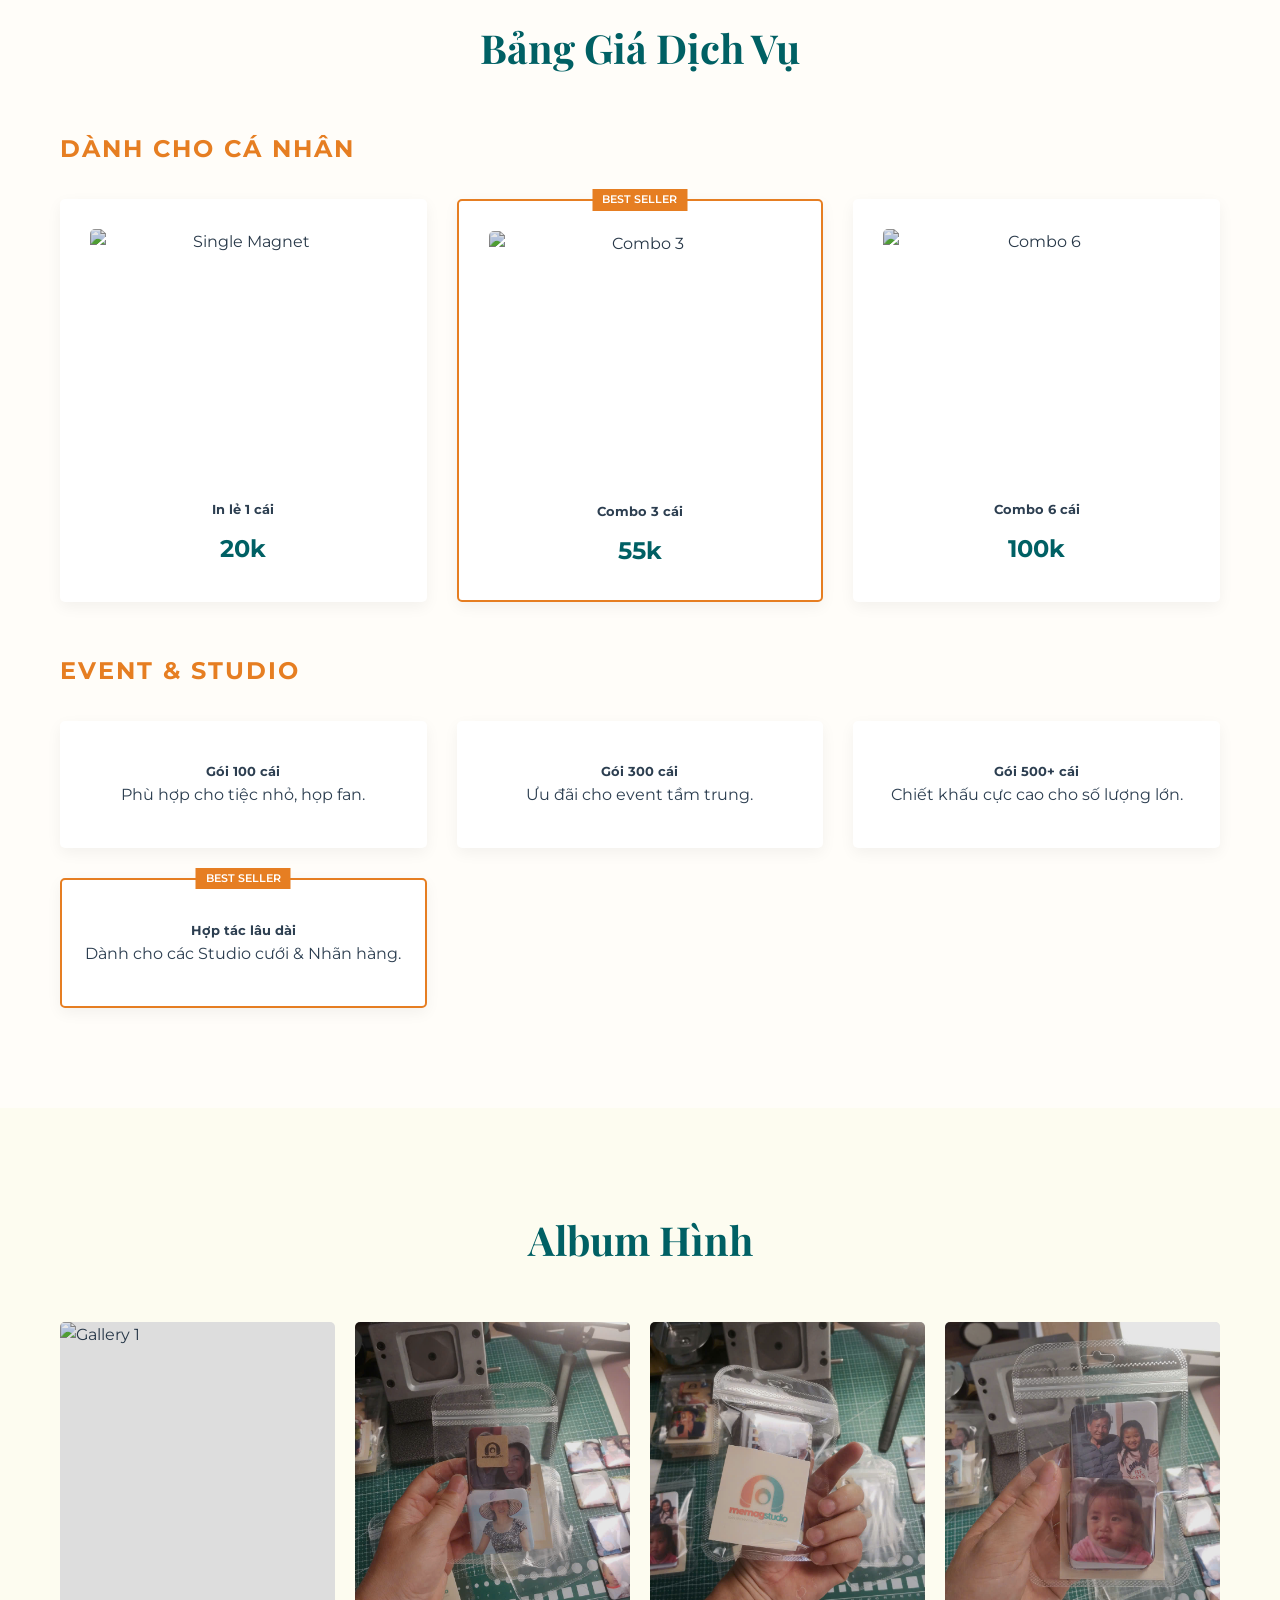
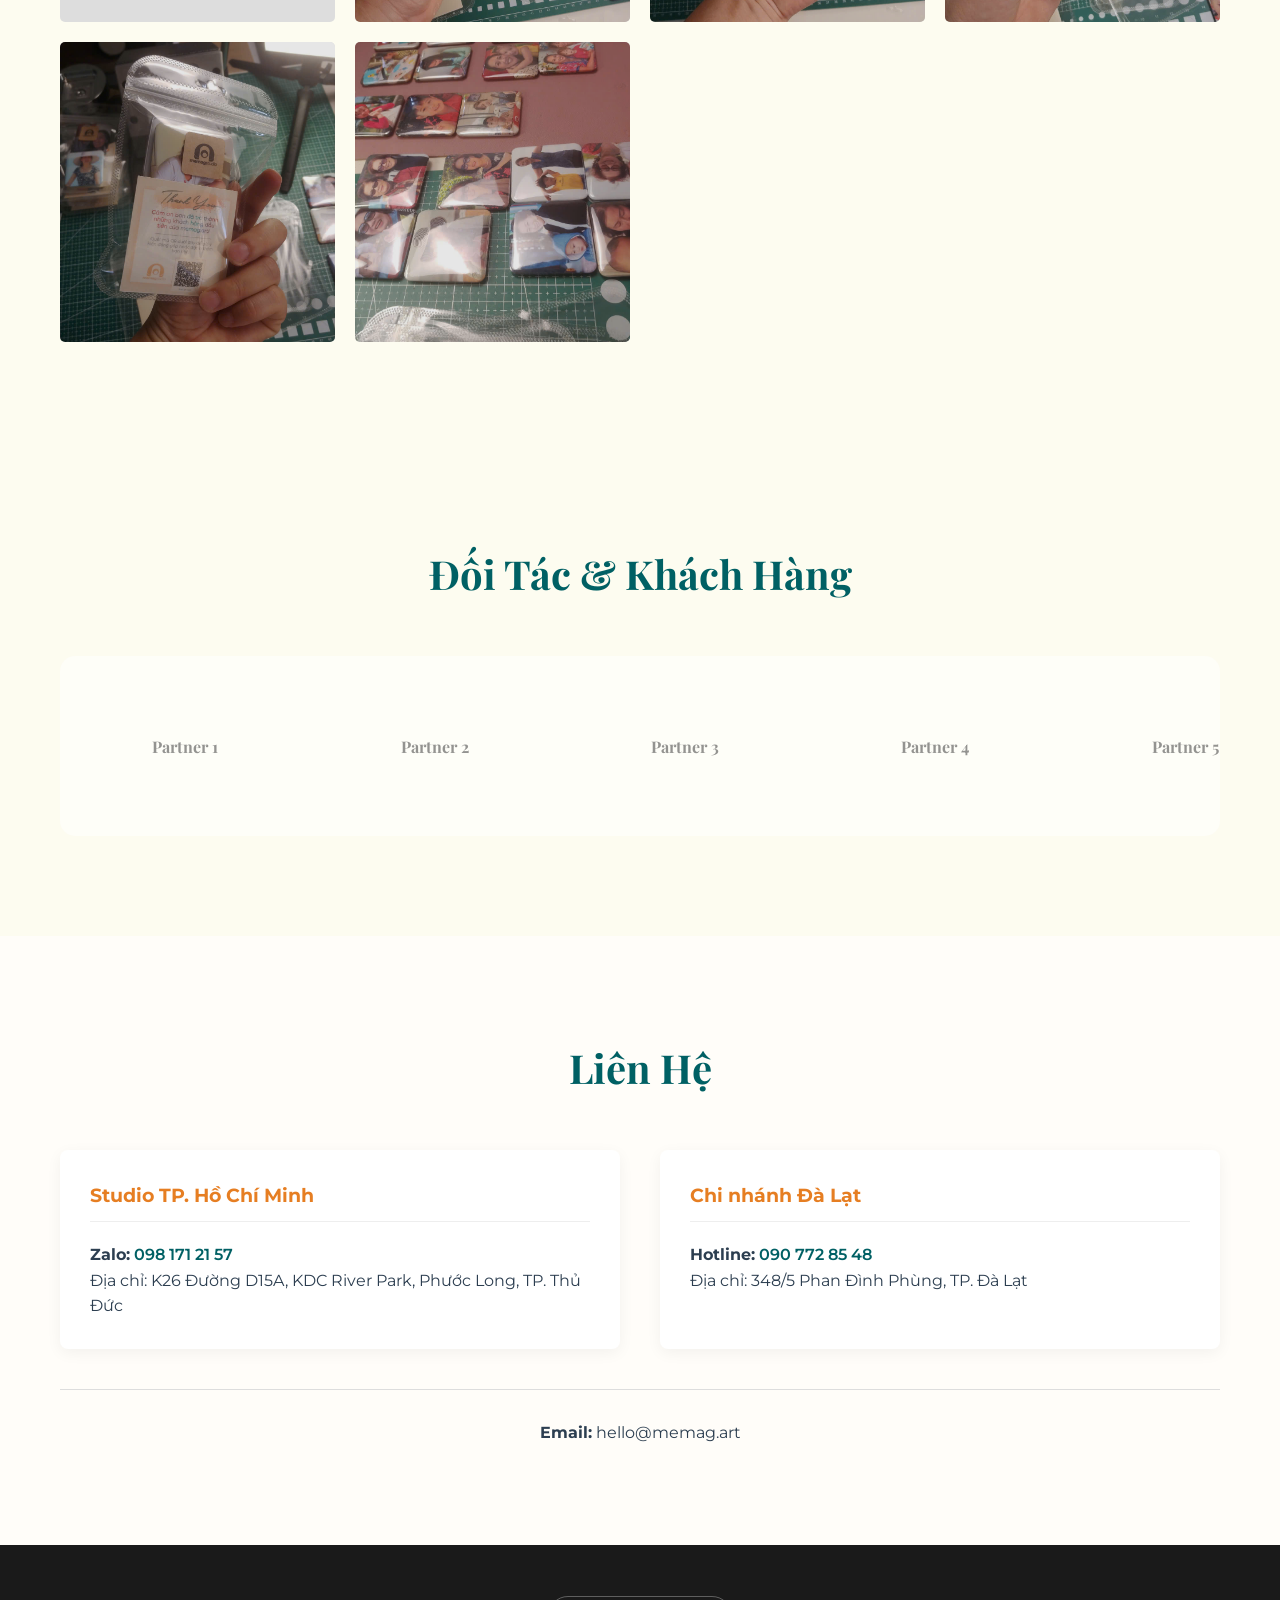
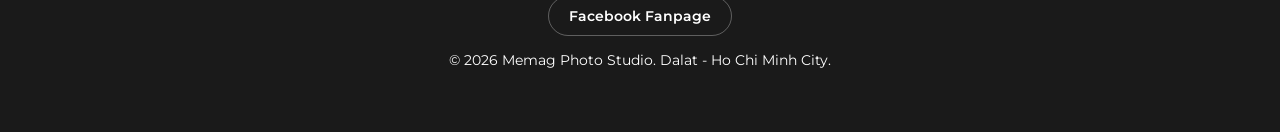
==== commit 1c64a9c4: "chỉnh sửa link hình bị mất" ====
--- a/index.html
+++ b/index.html
@@ -18,8 +18,8 @@
     <header id="header">
         <div class="container">
             <div class="logo">
-                <a href="#"><img src="../Logo/Logo_website_vn.png" alt="Memag Logo" class="logo-img" id="main-logo"
-                        data-logo-vi="../Logo/Logo_website_vn.png" data-logo-en="../Logo/Logo_website_eg.png"></a>
+                <a href="#"><img src="img/Logo_website_vn.png" alt="Memag Logo" class="logo-img" id="main-logo"
+                        data-logo-vi="img/Logo_website_vn.png" data-logo-en="img/Logo_website_eg.png"></a>
             </div>
 
             <div class="menu-toggle" id="mobile-menu">
@@ -68,7 +68,7 @@
         <div class="container">
             <div class="about-wrapper">
                 <div class="about-image">
-                    <img src="../gallery/z7781972037764_891bc4ba4aca41c839b4c9382d571e6c.jpg" alt="Memag Craftmanship"
+                    <img src="img/z7781972037764_891bc4ba4aca41c839b4c9382d571e6c.jpg" alt="Memag Craftmanship"
                         class="hover-effect">
                 </div>
                 <div class="about-text">
@@ -94,21 +94,21 @@
                 <div class="products-grid">
                     <div class="product-card">
                         <div class="product-img">
-                            <img src="../gallery/GOPR0365.JPG" alt="Single Magnet" class="hover-effect">
+                            <img src="img/GOPR0365.JPG" alt="Single Magnet" class="hover-effect">
                         </div>
                         <h5 data-vi="In lẻ 1 cái" data-en="Single Print">In lẻ 1 cái</h5>
                         <p class="price">20k</p>
                     </div>
                     <div class="product-card highlight">
                         <div class="product-img">
-                            <img src="../gallery/GOPR0366.JPG" alt="Combo 3" class="hover-effect">
+                            <img src="img/GOPR0366.JPG" alt="Combo 3" class="hover-effect">
                         </div>
                         <h5 data-vi="Combo 3 cái" data-en="Combo 3 Pack">Combo 3 cái</h5>
                         <p class="price">55k</p>
                     </div>
                     <div class="product-card">
                         <div class="product-img">
-                            <img src="../gallery/GOPR0367.JPG" alt="Combo 6" class="hover-effect">
+                            <img src="img/GOPR0367.JPG" alt="Combo 6" class="hover-effect">
                         </div>
                         <h5 data-vi="Combo 6 cái" data-en="Combo 6 Pack">Combo 6 cái</h5>
                         <p class="price">100k</p>
@@ -150,26 +150,26 @@
             <h3 class="section-title" data-vi="Album Hình" data-en="Photo Gallery">Album Hình</h3>
             <div class="gallery-grid">
                 <div class="gallery-item">
-                    <img src="../gallery/GOPR0368.JPG" alt="Gallery 1" class="hover-effect">
-                </div>
-                <div class="gallery-item">
-                    <img src="../gallery/z7781972021259_27cd7f033407505034264d1e64086acd.jpg" alt="Gallery 2"
-                        class="hover-effect">
-                </div>
-                <div class="gallery-item">
-                    <img src="../gallery/z7781972021823_468220b85b20e78b3bb2a7b8aa2a168a.jpg" alt="Gallery 3"
-                        class="hover-effect">
-                </div>
-                <div class="gallery-item">
-                    <img src="../gallery/z7781972026154_7ea171585c5aaf5934d2334b5264ec99.jpg" alt="Gallery 4"
-                        class="hover-effect">
-                </div>
-                <div class="gallery-item">
-                    <img src="../gallery/z7781972027182_27febb03006c2c8422c930d912f82ec0.jpg" alt="Gallery 5"
-                        class="hover-effect">
-                </div>
-                <div class="gallery-item">
-                    <img src="../gallery/z7781972032405_7cde1f7d15e5a84088391f8431e0fc7f.jpg" alt="Gallery 6"
+                    <img src="img/GOPR0368.JPG" alt="Gallery 1" class="hover-effect">
+                </div>
+                <div class="gallery-item">
+                    <img src="img/z7781972021259_27cd7f033407505034264d1e64086acd.jpg" alt="Gallery 2"
+                        class="hover-effect">
+                </div>
+                <div class="gallery-item">
+                    <img src="img/z7781972021823_468220b85b20e78b3bb2a7b8aa2a168a.jpg" alt="Gallery 3"
+                        class="hover-effect">
+                </div>
+                <div class="gallery-item">
+                    <img src="img/z7781972026154_7ea171585c5aaf5934d2334b5264ec99.jpg" alt="Gallery 4"
+                        class="hover-effect">
+                </div>
+                <div class="gallery-item">
+                    <img src="img/z7781972027182_27febb03006c2c8422c930d912f82ec0.jpg" alt="Gallery 5"
+                        class="hover-effect">
+                </div>
+                <div class="gallery-item">
+                    <img src="img/z7781972032405_7cde1f7d15e5a84088391f8431e0fc7f.jpg" alt="Gallery 6"
                         class="hover-effect">
                 </div>
             </div>
@@ -241,4 +241,4 @@
     <script src="script.js"></script>
 </body>
 
-</html>+</html>
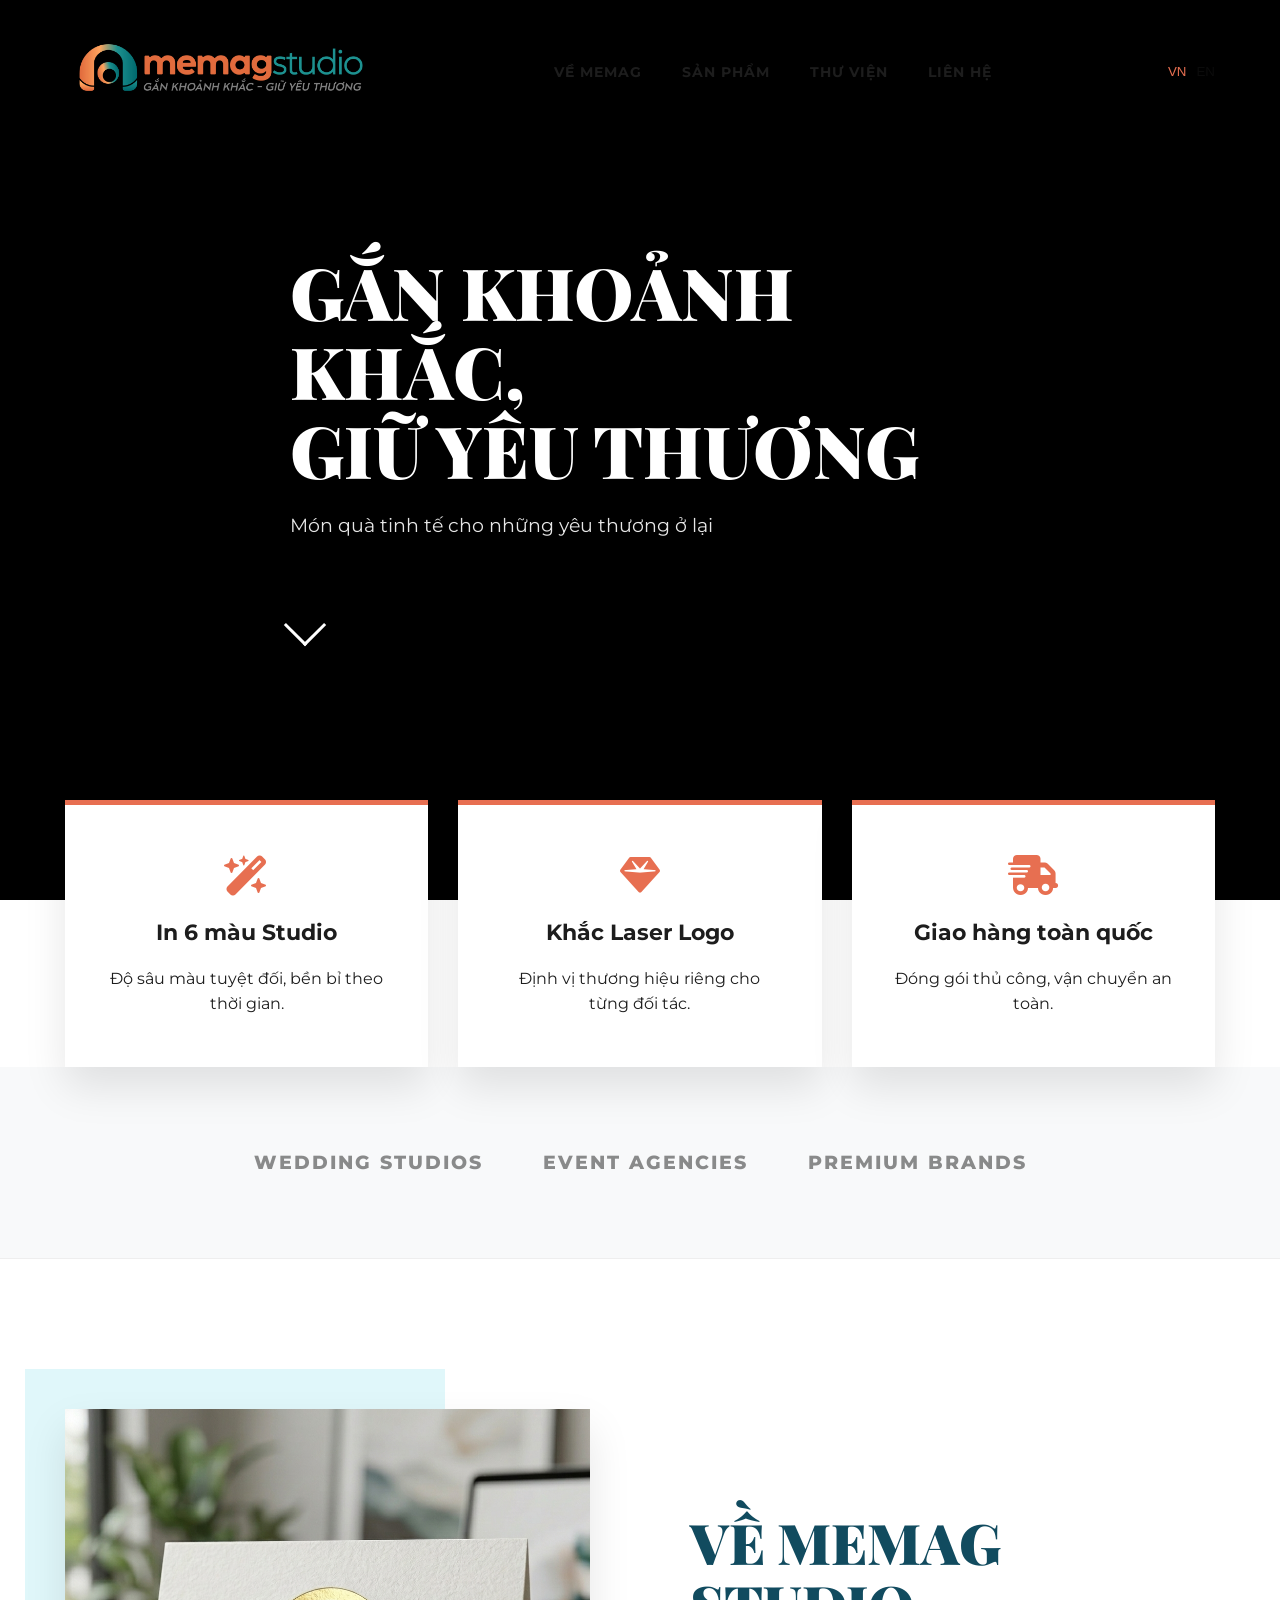
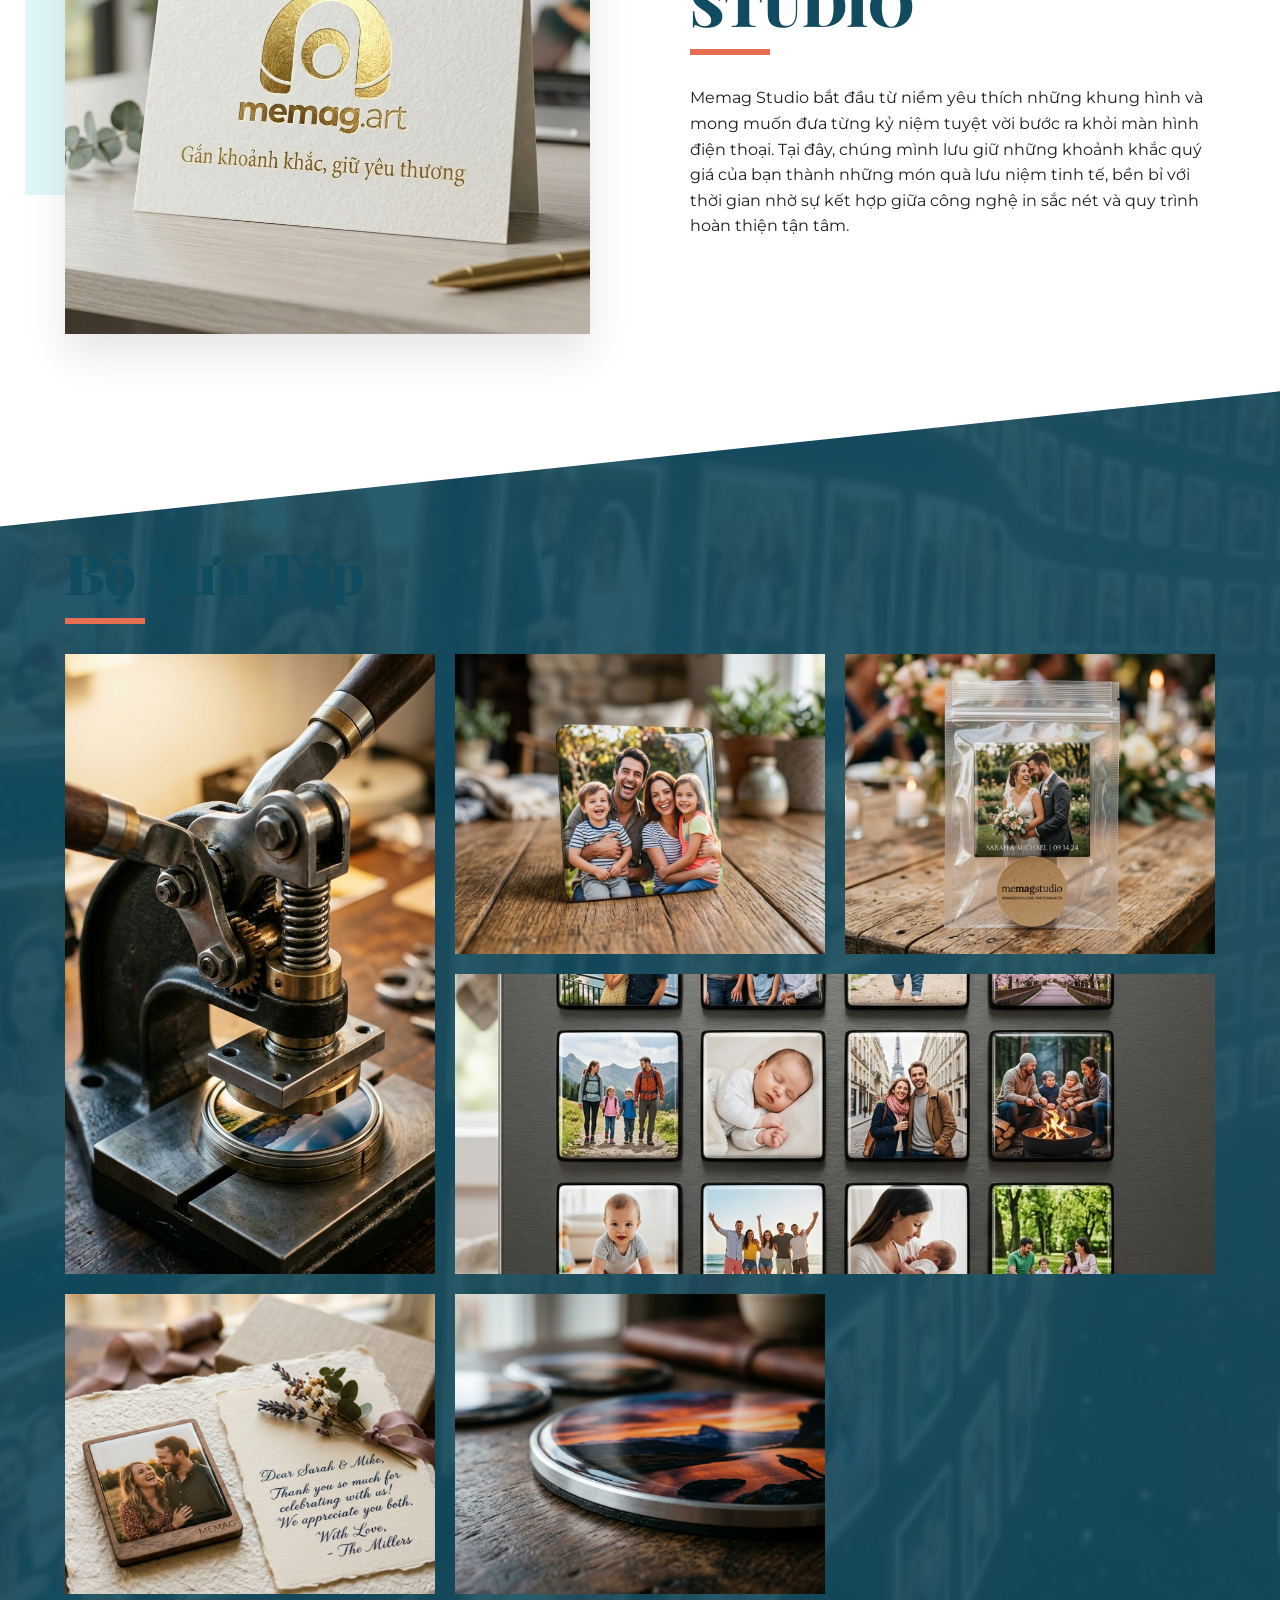
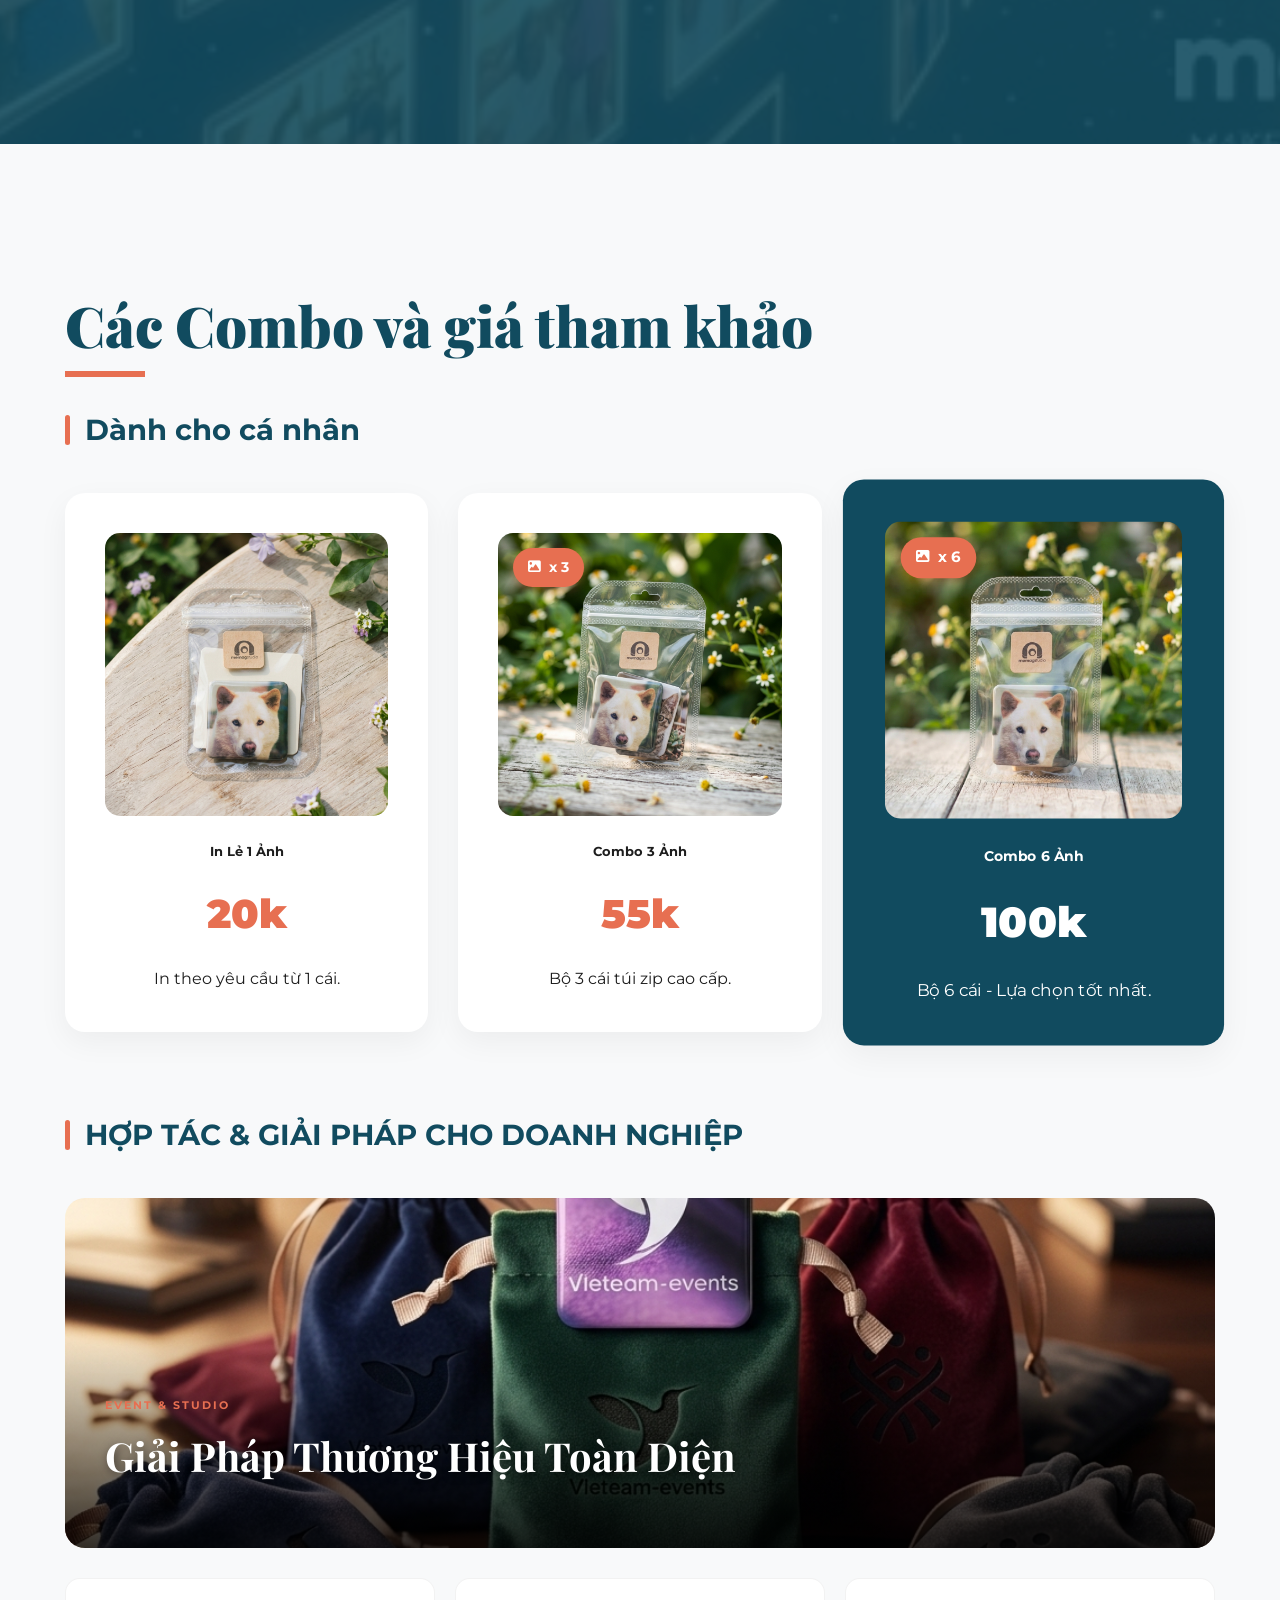
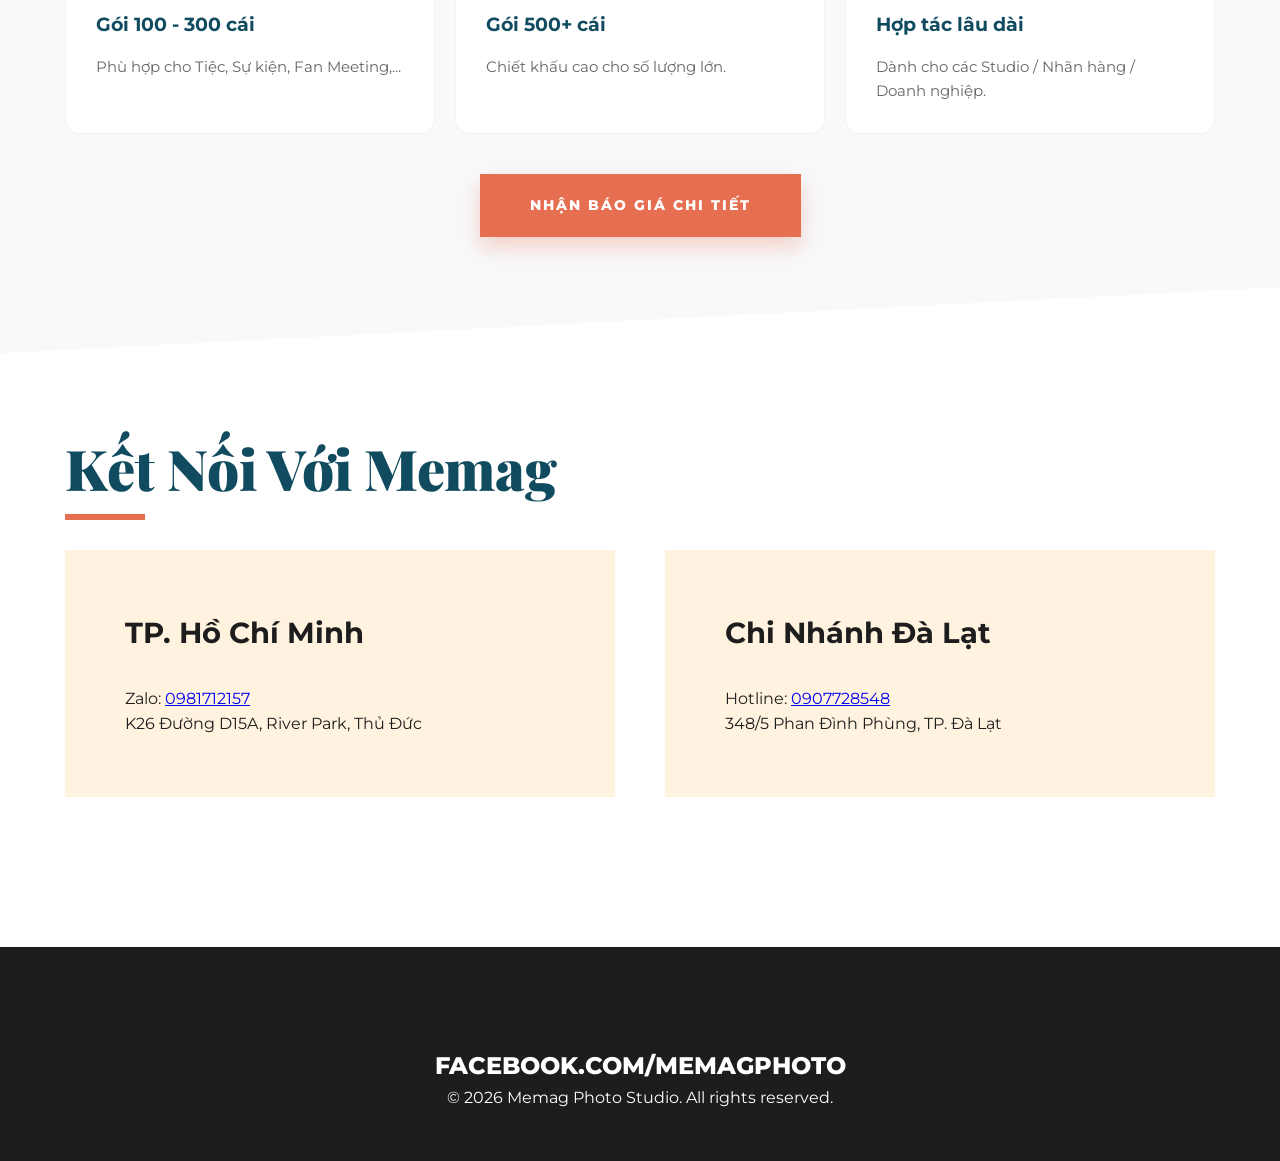
==== commit e7377ce6: "update website" ====
--- a/index.html
+++ b/index.html
@@ -1,244 +1,251 @@
 <!DOCTYPE html>
 <html lang="vi">
-
 <head>
     <meta charset="UTF-8">
     <meta name="viewport" content="width=device-width, initial-scale=1.0">
-    <title>Memag Photo Studio | Chế tác ảnh nam châm nghệ thuật</title>
+    <meta name="description" content="Memag Photo Studio - Chế tác ảnh nam châm cao cấp với công nghệ in 6 màu chuẩn Studio và khắc Laser tinh xảo. Quà tặng kỷ niệm độc đáo cho cá nhân và Studio.">
+    <meta name="keywords" content="photo magnet, ảnh nam châm, memag, in ảnh cao cấp, khắc laser, quà tặng studio">
+    <title>Memag Photo Studio | Giữ trọn kỷ niệm, Nâng tầm thương hiệu</title>
     <link rel="stylesheet" href="styles.css">
     <link rel="preconnect" href="https://fonts.googleapis.com">
     <link rel="preconnect" href="https://fonts.gstatic.com" crossorigin>
-    <link
-        href="https://fonts.googleapis.com/css2?family=Montserrat:wght@300;400;600&family=Playfair+Display:ital,wght@0,400..900;1,400..900&display=swap"
-        rel="stylesheet">
+    <link href="https://fonts.googleapis.com/css2?family=Montserrat:wght@300;400;600;700&family=Playfair+Display:ital,wght@0,400..900;1,400..900&display=swap" rel="stylesheet">
+    <link rel="stylesheet" href="https://cdnjs.cloudflare.com/ajax/libs/font-awesome/6.5.1/css/all.min.css">
 </head>
-
 <body>
     <!-- Header Section -->
     <header id="header">
         <div class="container">
             <div class="logo">
-                <a href="#"><img src="img/Logo_website_vn.png" alt="Memag Logo" class="logo-img" id="main-logo"
-                        data-logo-vi="img/Logo_website_vn.png" data-logo-en="img/Logo_website_eg.png"></a>
-            </div>
-
-            <div class="menu-toggle" id="mobile-menu">
-                <span class="bar"></span>
-                <span class="bar"></span>
-                <span class="bar"></span>
-            </div>
-
+                <a href="#"><img src="img/Logo_website_vn.png" alt="Memag Logo" class="logo-img" id="main-logo" data-logo-vi="img/Logo_website_vn.png" data-logo-en="img/Logo_website_el.png"></a>
+            </div>
+            
             <nav id="navbar">
                 <ul id="menu">
-                    <li><a href="#about" data-vi="Về chúng tôi" data-en="About Us">Về chúng tôi</a></li>
-                    <li><a href="#products" data-vi="Sản phẩm" data-en="Products">Sản phẩm</a></li>
-                    <li><a href="#gallery" data-vi="Album hình" data-en="Gallery">Album hình</a></li>
-                    <li><a href="#contact" data-vi="Liên hệ" data-en="Contact">Liên hệ</a></li>
+                    <li><a href="#about" data-vi="VỀ MEMAG" data-en="ABOUT">VỀ MEMAG</a></li>
+                    <li><a href="#products" data-vi="SẢN PHẨM" data-en="PRODUCTS">SẢN PHẨM</a></li>
+                    <li><a href="#gallery" data-vi="THƯ VIỆN" data-en="GALLERY">THƯ VIỆN</a></li>
+                    <li><a href="#contact" data-vi="LIÊN HỆ" data-en="CONTACT">LIÊN HỆ</a></li>
                 </ul>
             </nav>
-            <div class="lang-switcher">
-                <button id="btn-vi" class="active">VN</button>
-                <span>|</span>
-                <button id="btn-en">EN</button>
+
+            <div class="header-right">
+                <div class="lang-switcher">
+                    <button id="btn-vi" class="active">VN</button>
+                    <button id="btn-en">EN</button>
+                </div>
+                <div class="menu-toggle" id="mobile-menu">
+                    <span class="bar"></span>
+                    <span class="bar"></span>
+                    <span class="bar"></span>
+                </div>
             </div>
         </div>
     </header>
 
-    <!-- Hero Banner with YouTube Video -->
+    <!-- Hero Section -->
     <section id="hero">
         <div class="video-background">
-            <iframe
-                src="https://www.youtube.com/embed/iUtnZpzkbG8?autoplay=1&mute=1&controls=0&loop=1&playlist=iUtnZpzkbG8&showinfo=0&rel=0&enablejsapi=1"
-                frameborder="0" allow="autoplay; encrypted-media" allowfullscreen>
+            <iframe 
+                id="hero-video"
+                src="https://www.youtube.com/embed/vSRvHCXM6Tc?autoplay=1&mute=1&controls=0&loop=1&playlist=vSRvHCXM6Tc&showinfo=0&rel=0&enablejsapi=1" 
+                frameborder="0" 
+                allow="autoplay; encrypted-media" 
+                allowfullscreen>
             </iframe>
         </div>
         <div class="hero-overlay"></div>
-        <div class="hero-content">
-            <h2 id="hero-title" data-vi="Nơi kỷ niệm trở thành nghệ thuật thủ công"
-                data-en="Where memories become craft art">Nơi kỷ niệm trở thành nghệ thuật thủ công</h2>
-            <p id="hero-desc" data-vi="Chế tác ảnh nam châm cao cấp cho cá nhân, Studio và doanh nghiệp"
-                data-en="Premium photo magnets for individuals, studios, and businesses">Chế tác ảnh nam châm cao cấp
-                cho cá nhân, Studio và doanh nghiệp</p>
-            <a href="#products" class="btn" data-vi="Khám phá ngay" data-en="Explore Now">Khám phá ngay</a>
-        </div>
-    </section>
-
-    <!-- About Section -->
-    <section id="about" class="section">
-        <div class="container">
-            <div class="about-wrapper">
+        <div class="container">
+            <div class="hero-content reveal">
+                <h2 id="hero-title" data-vi="GẮN KHOẢNH KHẮC,<br>GIỮ YÊU THƯƠNG" data-en="ATTACH MOMENTS,<br>KEEP LOVE">GẮN KHOẢNH KHẮC,<br>GIỮ YÊU THƯƠNG</h2>
+                <p id="hero-desc" data-vi="Món quà tinh tế cho những yêu thương ở lại" data-en="A refined gift for the love that stays">Món quà tinh tế cho những yêu thương ở lại</p>
+                <div class="hero-btns">
+                    <a href="#features" class="scroll-down-icon"><i class="arrow-down"></i></a>
+                </div>
+            </div>
+        </div>
+    </section>
+
+    <!-- Feature Overlap Section -->
+    <section id="features" class="container">
+        <div class="feature-overlap reveal">
+            <div class="feature-card">
+                <i class="fa-solid fa-wand-magic-sparkles feature-icon"></i>
+                <h4 data-vi="In 6 màu Studio" data-en="6-Color Printing">In 6 màu Studio</h4>
+                <p data-vi="Độ sâu màu tuyệt đối, bền bỉ theo thời gian." data-en="Absolute color depth, durable over time.">Độ sâu màu tuyệt đối, bền bỉ theo thời gian.</p>
+            </div>
+            <div class="feature-card">
+                <i class="fa-solid fa-gem feature-icon"></i>
+                <h4 data-vi="Khắc Laser Logo" data-en="Laser Branding">Khắc Laser Logo</h4>
+                <p data-vi="Định vị thương hiệu riêng cho từng đối tác." data-en="Unique branding for every partner.">Định vị thương hiệu riêng cho từng đối tác.</p>
+            </div>
+            <div class="feature-card">
+                <i class="fa-solid fa-truck-fast feature-icon"></i>
+                <h4 data-vi="Giao hàng toàn quốc" data-en="Nationwide Delivery">Giao hàng toàn quốc</h4>
+                <p data-vi="Đóng gói thủ công, vận chuyển an toàn." data-en="Handcrafted packaging, safe shipping.">Đóng gói thủ công, vận chuyển an toàn.</p>
+            </div>
+        </div>
+    </section>
+
+    <!-- Trusted By Section -->
+    <section id="trusted" class="reveal">
+        <div class="container">
+            <div class="partner-logos">
+                <span class="partner-name">WEDDING STUDIOS</span>
+                <span class="partner-name">EVENT AGENCIES</span>
+                <span class="partner-name">PREMIUM BRANDS</span>
+            </div>
+        </div>
+    </section>
+
+    <!-- About Section with Slanted Divider -->
+    <section id="about" class="slanted-bottom">
+        <div class="container">
+            <div class="about-wrapper reveal">
                 <div class="about-image">
-                    <img src="img/z7781972037764_891bc4ba4aca41c839b4c9382d571e6c.jpg" alt="Memag Craftmanship"
-                        class="hover-effect">
+                    <img src="img/about_memag.png" alt="Memag Branding Card">
                 </div>
                 <div class="about-text">
-                    <h3 class="section-title left" data-vi="Về Chúng Tôi" data-en="About Us">Về Chúng Tôi</h3>
-                    <p data-vi="Memag Photo Studio ra đời từ niềm đam mê với những bức ảnh và mong muốn biến chúng thành những vật phẩm lưu niệm có thể chạm vào được. Mỗi sản phẩm của chúng tôi là sự kết hợp giữa công nghệ in sắc nét và quy trình hoàn thiện thủ công tỉ mỉ."
-                        data-en="Memag Photo Studio was born from a passion for photography and the desire to transform digital memories into tangible keepsakes. Every product we create is a blend of high-definition printing and meticulous handcrafted finishing.">
-                        Memag Photo Studio ra đời từ niềm đam mê với những bức ảnh và mong muốn biến chúng thành những
-                        vật phẩm lưu niệm có thể chạm vào được. Mỗi sản phẩm của chúng tôi là sự kết hợp giữa công nghệ
-                        in sắc nét và quy trình hoàn thiện thủ công tỉ mỉ.
+                    <h3 class="section-title" data-vi="VỀ MEMAG STUDIO" data-en="ABOUT MEMAG STUDIO">VỀ MEMAG STUDIO</h3>
+                    <p data-vi="Memag Studio bắt đầu từ niềm yêu thích những khung hình và mong muốn đưa từng kỷ niệm tuyệt vời bước ra khỏi màn hình điện thoại. Tại đây, chúng mình lưu giữ những khoảnh khắc quý giá của bạn thành những món quà lưu niệm tinh tế, bền bỉ với thời gian nhờ sự kết hợp giữa công nghệ in sắc nét và quy trình hoàn thiện tận tâm." data-en="Memag Studio started from a passion for frames and the desire to bring every wonderful memory out of the phone screen. Here, we preserve your precious moments into exquisite, durable souvenirs through a combination of sharp printing technology and dedicated finishing.">
+                        Memag Studio bắt đầu từ niềm yêu thích những khung hình và mong muốn đưa từng kỷ niệm tuyệt vời bước ra khỏi màn hình điện thoại. Tại đây, chúng mình lưu giữ những khoảnh khắc quý giá của bạn thành những món quà lưu niệm tinh tế, bền bỉ với thời gian nhờ sự kết hợp giữa công nghệ in sắc nét và quy trình hoàn thiện tận tâm.
                     </p>
                 </div>
             </div>
         </div>
     </section>
 
+    <!-- Gallery Section with Parallax -->
+    <section id="gallery" class="slanted-top slanted-bottom">
+        <div class="parallax-bg"></div>
+        <div class="container">
+            <h3 class="section-title reveal" data-vi="Bộ Sưu Tập" data-en="Our Portfolio">Bộ Sưu Tập</h3>
+            <div class="gallery-grid reveal">
+                <div class="gallery-item">
+                    <img src="img/gallery_1.png" alt="Gallery 1">
+                </div>
+                <div class="gallery-item">
+                    <img src="img/gallery_2.png" alt="Gallery 2">
+                </div>
+                <div class="gallery-item">
+                    <img src="img/gallery_3.png" alt="Gallery 3">
+                </div>
+                <div class="gallery-item">
+                    <img src="img/gallery_4.png" alt="Gallery 4">
+                </div>
+                <div class="gallery-item">
+                    <img src="img/gallery_5.png" alt="Gallery 5">
+                </div>
+                <div class="gallery-item">
+                    <img src="img/gallery_6.png" alt="Gallery 6">
+                </div>
+            </div>
+        </div>
+    </section>
+
     <!-- Products Section -->
-    <section id="products" class="section bg-light">
-        <div class="container">
-            <h3 class="section-title" data-vi="Bảng Giá Dịch Vụ" data-en="Our Pricing">Bảng Giá Dịch Vụ</h3>
-
-            <div class="product-category">
-                <h4 class="category-title" data-vi="Dành cho Cá nhân" data-en="For Individuals">Dành cho Cá nhân</h4>
+    <section id="products">
+        <div class="container">
+            <h3 class="section-title reveal" data-vi="Các Combo và giá tham khảo" data-en="Combos & Pricing">Các Combo và giá tham khảo</h3>
+            
+            <div class="product-group reveal">
+                <h4 class="group-title" data-vi="Dành cho cá nhân" data-en="For Individuals">Dành cho cá nhân</h4>
                 <div class="products-grid">
                     <div class="product-card">
-                        <div class="product-img">
-                            <img src="img/GOPR0365.JPG" alt="Single Magnet" class="hover-effect">
-                        </div>
-                        <h5 data-vi="In lẻ 1 cái" data-en="Single Print">In lẻ 1 cái</h5>
+                        <div class="product-img-wrapper">
+                            <img src="img/single_magnet.png" alt="Single Magnet">
+                        </div>
+                        <h5 data-vi="In Lẻ 1 Ảnh" data-en="Single Print">In Lẻ 1 Ảnh</h5>
                         <p class="price">20k</p>
+                        <p data-vi="In theo yêu cầu từ 1 cái." data-en="Custom print from 1 piece.">In theo yêu cầu từ 1 cái.</p>
+                    </div>
+                    <div class="product-card">
+                        <div class="product-img-wrapper">
+                            <div class="quantity-badge badge-left"><i class="fa-solid fa-image"></i> x 3</div>
+                            <img src="img/combo_3.png" alt="Combo 3 Magnets">
+                        </div>
+                        <h5 data-vi="Combo 3 Ảnh" data-en="Combo 3 Prints">Combo 3 Ảnh</h5>
+                        <p class="price">55k</p>
+                        <p data-vi="Bộ 3 cái túi zip cao cấp." data-en="Pack of 3 in premium zipper bags.">Bộ 3 cái túi zip cao cấp.</p>
                     </div>
                     <div class="product-card highlight">
-                        <div class="product-img">
-                            <img src="img/GOPR0366.JPG" alt="Combo 3" class="hover-effect">
-                        </div>
-                        <h5 data-vi="Combo 3 cái" data-en="Combo 3 Pack">Combo 3 cái</h5>
-                        <p class="price">55k</p>
-                    </div>
-                    <div class="product-card">
-                        <div class="product-img">
-                            <img src="img/GOPR0367.JPG" alt="Combo 6" class="hover-effect">
-                        </div>
-                        <h5 data-vi="Combo 6 cái" data-en="Combo 6 Pack">Combo 6 cái</h5>
+                        <div class="product-img-wrapper">
+                            <div class="quantity-badge badge-left"><i class="fa-solid fa-image"></i> x 6</div>
+                            <img src="img/combo_6.png" alt="Combo 6 Prints">
+                        </div>
+                        <h5 data-vi="Combo 6 Ảnh" data-en="Combo 6 Prints">Combo 6 Ảnh</h5>
                         <p class="price">100k</p>
-                    </div>
-                </div>
-            </div>
-
-            <div class="product-category mt-50">
-                <h4 class="category-title" data-vi="Event & Studio" data-en="For Events & Studios">Event & Studio</h4>
-                <div class="products-grid">
-                    <div class="product-card b2b">
-                        <h5 data-vi="Gói 100 cái" data-en="100 Pack">Gói 100 cái</h5>
-                        <p data-vi="Phù hợp cho tiệc nhỏ, họp fan." data-en="Ideal for small parties, fan meetings.">Phù
-                            hợp cho tiệc nhỏ, họp fan.</p>
-                    </div>
-                    <div class="product-card b2b">
-                        <h5 data-vi="Gói 300 cái" data-en="300 Pack">Gói 300 cái</h5>
-                        <p data-vi="Ưu đãi cho event tầm trung." data-en="Discounts for medium events.">Ưu đãi cho event
-                            tầm trung.</p>
-                    </div>
-                    <div class="product-card b2b">
-                        <h5 data-vi="Gói 500+ cái" data-en="500+ Pack">Gói 500+ cái</h5>
-                        <p data-vi="Chiết khấu cực cao cho số lượng lớn." data-en="High discounts for bulk orders.">
-                            Chiết khấu cực cao cho số lượng lớn.</p>
-                    </div>
-                    <div class="product-card b2b highlight">
-                        <h5 data-vi="Hợp tác lâu dài" data-en="Long-term Partnership">Hợp tác lâu dài</h5>
-                        <p data-vi="Dành cho các Studio cưới & Nhãn hàng." data-en="For Wedding Studios & Brands.">Dành
-                            cho các Studio cưới & Nhãn hàng.</p>
-                    </div>
-                </div>
-            </div>
-        </div>
-    </section>
-
-    <!-- Gallery Section -->
-    <section id="gallery" class="section">
-        <div class="container">
-            <h3 class="section-title" data-vi="Album Hình" data-en="Photo Gallery">Album Hình</h3>
-            <div class="gallery-grid">
-                <div class="gallery-item">
-                    <img src="img/GOPR0368.JPG" alt="Gallery 1" class="hover-effect">
-                </div>
-                <div class="gallery-item">
-                    <img src="img/z7781972021259_27cd7f033407505034264d1e64086acd.jpg" alt="Gallery 2"
-                        class="hover-effect">
-                </div>
-                <div class="gallery-item">
-                    <img src="img/z7781972021823_468220b85b20e78b3bb2a7b8aa2a168a.jpg" alt="Gallery 3"
-                        class="hover-effect">
-                </div>
-                <div class="gallery-item">
-                    <img src="img/z7781972026154_7ea171585c5aaf5934d2334b5264ec99.jpg" alt="Gallery 4"
-                        class="hover-effect">
-                </div>
-                <div class="gallery-item">
-                    <img src="img/z7781972027182_27febb03006c2c8422c930d912f82ec0.jpg" alt="Gallery 5"
-                        class="hover-effect">
-                </div>
-                <div class="gallery-item">
-                    <img src="img/z7781972032405_7cde1f7d15e5a84088391f8431e0fc7f.jpg" alt="Gallery 6"
-                        class="hover-effect">
-                </div>
-            </div>
-        </div>
-    </section>
-
-    <!-- Partners Section -->
-    <section id="partners" class="section">
-        <div class="container">
-            <h3 class="section-title" data-vi="Đối Tác & Khách Hàng" data-en="Partners & Clients">Đối Tác & Khách Hàng</h3>
-            <div class="partners-slider">
-                <div class="partners-track">
-                    <!-- Bạn có thể thay link ảnh logo thực tế vào đây -->
-                    <div class="partner-logo">Partner 1</div>
-                    <div class="partner-logo">Partner 2</div>
-                    <div class="partner-logo">Partner 3</div>
-                    <div class="partner-logo">Partner 4</div>
-                    <div class="partner-logo">Partner 5</div>
-                    <div class="partner-logo">Partner 6</div>
-                    <!-- Duplicate for infinite scroll -->
-                    <div class="partner-logo">Partner 1</div>
-                    <div class="partner-logo">Partner 2</div>
-                    <div class="partner-logo">Partner 3</div>
-                    <div class="partner-logo">Partner 4</div>
+                        <p data-vi="Bộ 6 cái - Lựa chọn tốt nhất." data-en="Pack of 6 - Best value choice.">Bộ 6 cái - Lựa chọn tốt nhất.</p>
+                    </div>
+                </div>
+            </div>
+
+            <div class="product-group reveal" style="margin-top: 80px;">
+                <h4 class="group-title" data-vi="HỢP TÁC & GIẢI PHÁP CHO DOANH NGHIỆP" data-en="B2B SOLUTIONS & PARTNERSHIPS">HỢP TÁC & GIẢI PHÁP CHO DOANH NGHIỆP</h4>
+                
+                <div class="b2b-container">
+                    <div class="b2b-banner">
+                        <img src="img/b2b_banner.png" alt="B2B Solutions Banner">
+                        <div class="banner-content">
+                            <h6 style="color: var(--primary-orange); letter-spacing: 2px; margin-bottom: 10px; font-weight: 700;">EVENT & STUDIO</h6>
+                            <h3 data-vi="Giải Pháp Thương Hiệu Toàn Diện" data-en="Comprehensive Branding Solutions">Giải Pháp Thương Hiệu Toàn Diện</h3>
+                        </div>
+                    </div>
+
+                    <div class="b2b-grid">
+                        <div class="b2b-card">
+                            <h5 data-vi="Gói 100 - 300 cái" data-en="100 - 300 Pack">Gói 100 - 300 cái</h5>
+                            <p data-vi="Phù hợp cho Tiệc, Sự kiện, Fan Meeting,..." data-en="Ideal for Parties, Events, Fan Meetings,...">Phù hợp cho Tiệc, Sự kiện, Fan Meeting,...</p>
+                        </div>
+                        <div class="b2b-card">
+                            <h5 data-vi="Gói 500+ cái" data-en="500+ Pack">Gói 500+ cái</h5>
+                            <p data-vi="Chiết khấu cao cho số lượng lớn." data-en="High discount for high volume.">Chiết khấu cao cho số lượng lớn.</p>
+                        </div>
+                        <div class="b2b-card">
+                            <h5 data-vi="Hợp tác lâu dài" data-en="Long-term Partnership">Hợp tác lâu dài</h5>
+                            <p data-vi="Dành cho các Studio / Nhãn hàng / Doanh nghiệp." data-en="For Studios / Brands / Corporates.">Dành cho các Studio / Nhãn hàng / Doanh nghiệp.</p>
+                        </div>
+                    </div>
+
+                    <div style="text-align: center; margin-top: 40px;">
+                        <a href="https://zalo.me/0981712157" class="btn btn-large">Nhận Báo Giá Chi Tiết</a>
+                    </div>
                 </div>
             </div>
         </div>
     </section>
 
     <!-- Contact Section -->
-    <section id="contact" class="section bg-light">
-        <div class="container">
-            <h3 class="section-title" data-vi="Liên Hệ" data-en="Contact Us">Liên Hệ</h3>
-            <div class="contact-grid">
+    <section id="contact" class="slanted-top">
+        <div class="container">
+            <h3 class="section-title reveal" data-vi="Kết Nối Với Memag" data-en="Connect With Us">Kết Nối Với Memag</h3>
+            <div class="contact-grid reveal">
                 <div class="contact-card">
-                    <h4 data-vi="Studio TP. Hồ Chí Minh" data-en="HCM City Studio">Studio TP. Hồ Chí Minh</h4>
-                    <p><strong>Zalo:</strong> <a href="https://zalo.me/0981712157">098 171 21 57</a></p>
-                    <p data-vi="Địa chỉ: K26 Đường D15A, KDC River Park, Phước Long, TP. Thủ Đức"
-                        data-en="Address: K26 D15A St, River Park, Phuoc Long, Thu Duc City">Địa chỉ: K26 Đường D15A,
-                        KDC River Park, Phước Long, TP. Thủ Đức</p>
+                    <h4 data-vi="TP. Hồ Chí Minh" data-en="Ho Chi Minh City">TP. Hồ Chí Minh</h4>
+                    <p>Zalo: <a href="https://zalo.me/0981712157">0981712157</a></p>
+                    <p data-vi="K26 Đường D15A, River Park, Thủ Đức" data-en="K26 D15A St, River Park, Thu Duc">K26 Đường D15A, River Park, Thủ Đức</p>
                 </div>
                 <div class="contact-card">
-                    <h4 data-vi="Chi nhánh Đà Lạt" data-en="Dalat Branch">Chi nhánh Đà Lạt</h4>
-                    <p><strong>Hotline:</strong> <a href="tel:0907728548">090 772 85 48</a></p>
-                    <p data-vi="Địa chỉ: 348/5 Phan Đình Phùng, TP. Đà Lạt"
-                        data-en="Address: 348/5 Phan Dinh Phung, Dalat City">Địa chỉ: 348/5 Phan Đình Phùng, TP. Đà Lạt
-                    </p>
-                </div>
-            </div>
-            <div class="contact-email">
-                <p><strong>Email:</strong> hello@memag.art</p>
+                    <h4 data-vi="Chi Nhánh Đà Lạt" data-en="Dalat Branch">Chi Nhánh Đà Lạt</h4>
+                    <p>Hotline: <a href="tel:0907728548">0907728548</a></p>
+                    <p data-vi="348/5 Phan Đình Phùng, TP. Đà Lạt" data-en="348/5 Phan Dinh Phung, Dalat City">348/5 Phan Đình Phùng, TP. Đà Lạt</p>
+                </div>
             </div>
         </div>
     </section>
 
     <!-- Footer -->
-    <footer id="main-footer">
+    <footer>
         <div class="container">
             <div class="footer-social">
-                <a href="https://www.facebook.com/profile.php?id=61570733879543" target="_blank"
-                    rel="noopener noreferrer">
-                    Facebook Fanpage
+                <a href="https://www.facebook.com/memagphoto" target="_blank" rel="noopener noreferrer">
+                    FACEBOOK.COM/MEMAGPHOTO
                 </a>
             </div>
-            <p>&copy; 2026 Memag Photo Studio. Dalat - Ho Chi Minh City.</p>
+            <p>&copy; 2026 Memag Photo Studio. All rights reserved.</p>
         </div>
     </footer>
 
     <script src="script.js"></script>
 </body>
-
 </html>
--- a/styles.css
+++ b/styles.css
@@ -1,11 +1,17 @@
 :root {
-    --primary-color: #006064; /* Deep Teal */
-    --accent-color: #E67E22; /* Sunset Orange */
-    --dark-color: #1A1A1A; /* Charcoal */
-    --bg-color: #FDFCF0; /* Cream White */
-    --text-color: #2C3E50;
-    --white: #ffffff;
-    --transition: all 0.4s cubic-bezier(0.165, 0.84, 0.44, 1);
+    --primary-blue: #114B5F;
+    --primary-orange: #E76F51;
+    --pastel-blue: #E0F7FA;
+    --pastel-orange: #FFF3E0;
+    --accent-blue: #2A9D8F;
+    --text-dark: #1D1D1D;
+    --text-muted: #666666;
+    --white: #FFFFFF;
+    --bg-light: #F8F9FA;
+    --glass-bg: rgba(255, 255, 255, 0.85);
+    --transition: all 0.5s cubic-bezier(0.19, 1, 0.22, 1);
+    --shadow-premium: 0 10px 30px rgba(0, 0, 0, 0.05);
+    --shadow-bold: 0 20px 40px rgba(0, 0, 0, 0.1);
 }
 
 * {
@@ -14,11 +20,15 @@
     box-sizing: border-box;
 }
 
+html {
+    scroll-behavior: smooth;
+}
+
 body {
     font-family: 'Montserrat', sans-serif;
     line-height: 1.6;
-    color: var(--text-color);
-    background-color: var(--bg-color);
+    color: var(--text-dark);
+    background-color: var(--white);
     overflow-x: hidden;
 }
 
@@ -29,8 +39,28 @@
 .container {
     max-width: 1200px;
     margin: 0 auto;
-    padding: 0 20px;
-}
+    padding: 0 25px;
+    position: relative;
+    z-index: 2;
+}
+
+/* --- Slanted Dividers --- */
+.slanted-bottom {
+    clip-path: polygon(0 0, 100% 0, 100% 90%, 0 100%);
+    padding-bottom: 150px !important;
+}
+
+.slanted-top {
+    clip-path: polygon(0 10%, 100% 0, 100% 100%, 0 100%);
+    margin-top: -100px;
+    padding-top: 150px !important;
+}
+
+/* --- Utility Classes --- */
+.bg-pastel-blue { background-color: var(--pastel-blue); }
+.bg-pastel-orange { background-color: var(--pastel-orange); }
+.text-orange { color: var(--primary-orange); }
+.text-blue { color: var(--primary-blue); }
 
 /* Header */
 header {
@@ -39,15 +69,16 @@
     left: 0;
     width: 100%;
     z-index: 1000;
-    padding: 20px 0;
-    background: transparent;
+    padding: 30px 0;
     transition: var(--transition);
 }
 
 header.scrolled {
-    background: rgba(245, 245, 220, 0.95);
-    padding: 10px 0;
-    box-shadow: 0 2px 10px rgba(0,0,0,0.1);
+    background: var(--glass-bg);
+    backdrop-filter: blur(10px);
+    -webkit-backdrop-filter: blur(10px);
+    padding: 15px 0;
+    box-shadow: 0 5px 20px rgba(0,0,0,0.05);
 }
 
 header .container {
@@ -57,58 +88,53 @@
 }
 
 .logo-img {
-    height: 50px; /* Điều chỉnh chiều cao logo cho phù hợp */
-    width: auto;
-    display: block;
+    height: 75px;
     transition: var(--transition);
 }
 
 header.scrolled .logo-img {
-    height: 40px;
+    height: 55px;
 }
 
 nav ul {
     display: flex;
     list-style: none;
-}
-
-nav ul li {
-    margin-left: 30px;
+    gap: 40px;
 }
 
 nav ul li a {
     text-decoration: none;
-    color: var(--primary-color);
-    font-weight: 600;
+    color: var(--text-dark);
+    font-weight: 700;
     text-transform: uppercase;
-    font-size: 0.9rem;
+    font-size: 0.85rem;
+    letter-spacing: 1px;
     transition: var(--transition);
 }
 
 nav ul li a:hover {
-    color: var(--accent-color);
+    color: var(--primary-orange);
 }
 
 .lang-switcher {
     display: flex;
-    align-items: center;
     gap: 10px;
-    font-size: 0.8rem;
-    font-weight: 600;
+    font-weight: 700;
+    font-size: 0.75rem;
 }
 
 .lang-switcher button {
     background: none;
     border: none;
     cursor: pointer;
-    color: var(--primary-color);
-    opacity: 0.5;
+    color: var(--text-dark);
+    opacity: 0.4;
     transition: var(--transition);
 }
 
 .lang-switcher button.active {
     opacity: 1;
-    text-decoration: underline;
+    color: var(--primary-orange);
 }
 
 /* Hero Section */
@@ -117,10 +143,8 @@
     height: 100vh;
     display: flex;
     align-items: center;
-    justify-content: center;
-    text-align: center;
-    color: var(--white);
-    overflow: hidden;
+    color: var(--white);
+    background: #000;
 }
 
 .video-background {
@@ -129,19 +153,20 @@
     left: 0;
     width: 100%;
     height: 100%;
-    z-index: -1;
+    z-index: 1;
 }
 
 .video-background iframe {
     width: 100vw;
-    height: 56.25vw; /* 16:9 ratio */
+    height: 56.25vw;
     min-height: 100vh;
-    min-width: 177.77vh; /* 16:9 ratio */
+    min-width: 177.77vh;
     position: absolute;
     top: 50%;
     left: 50%;
     transform: translate(-50%, -50%);
     pointer-events: none;
+    opacity: 0.6;
 }
 
 .hero-overlay {
@@ -150,429 +175,503 @@
     left: 0;
     width: 100%;
     height: 100%;
-    background: linear-gradient(180deg, rgba(0, 96, 100, 0.6) 0%, rgba(230, 126, 34, 0.4) 100%);
-    z-index: 0;
+    background: linear-gradient(to right, rgba(0,0,0,0.8) 0%, rgba(0,0,0,0) 100%);
+    z-index: 2;
 }
 
 .hero-content {
     position: relative;
-    z-index: 1;
-    max-width: 800px;
-    padding: 0 20px;
+    z-index: 3;
+    max-width: 700px;
 }
 
 #hero-title {
-    font-size: 3.5rem;
+    font-size: 4.5rem;
+    line-height: 1.1;
     margin-bottom: 20px;
-    font-weight: 700;
+    font-weight: 900;
 }
 
 #hero-desc {
     font-size: 1.2rem;
     margin-bottom: 40px;
-    font-weight: 300;
+    opacity: 0.9;
+    font-weight: 400;
 }
 
 .btn {
     display: inline-block;
-    padding: 15px 40px;
-    background-color: var(--accent-color);
+    padding: 20px 50px;
+    background: var(--primary-orange);
     color: var(--white);
     text-decoration: none;
     text-transform: uppercase;
-    font-weight: 600;
+    font-weight: 800;
+    font-size: 0.9rem;
     letter-spacing: 2px;
     transition: var(--transition);
-    border: 2px solid var(--accent-color);
-    border-radius: 50px;
+    border: none;
+    box-shadow: 0 10px 20px rgba(231, 111, 81, 0.3);
 }
 
 .btn:hover {
-    background-color: transparent;
-    color: var(--white);
-    border-color: var(--white);
-    transform: scale(1.05);
-}
-
-/* Sections */
-.section {
-    padding: 100px 0;
-}
-
-.section-title {
+    transform: translateY(-5px) scale(1.02);
+    box-shadow: 0 15px 30px rgba(231, 111, 81, 0.4);
+    background: var(--primary-blue);
+}
+
+.scroll-down-icon {
+    display: inline-block;
+    margin-top: 30px;
+    color: var(--white);
+    text-decoration: none;
+    transition: var(--transition);
+    animation: bounce 2s infinite;
+}
+
+.arrow-down {
+    display: block;
+    width: 30px;
+    height: 30px;
+    border-right: 3px solid var(--white);
+    border-bottom: 3px solid var(--white);
+    transform: rotate(45deg);
+    margin: 0 auto;
+}
+
+@keyframes bounce {
+    0%, 20%, 50%, 80%, 100% {transform: translateY(0);}
+    40% {transform: translateY(-10px);}
+    60% {transform: translateY(-5px);}
+}
+
+/* Feature Cards Overlap */
+.feature-overlap {
+    margin-top: -100px;
+    display: grid;
+    grid-template-columns: repeat(3, 1fr);
+    gap: 30px;
+    position: relative;
+    z-index: 10;
+}
+
+.feature-card {
+    background: var(--white);
+    padding: 50px 40px;
+    box-shadow: var(--shadow-bold);
+    border-top: 5px solid var(--primary-orange);
+    transition: var(--transition);
     text-align: center;
+}
+
+.feature-icon {
     font-size: 2.5rem;
-    margin-bottom: 50px;
-    color: var(--primary-color);
-    position: relative;
-}
-
-.section-title.left {
-    text-align: left;
-}
-
-.section-title.left::after {
-    margin: 20px 0 0;
-}
-
-.mt-50 {
-    margin-top: 50px;
-}
-
-/* About Wrapper */
+    color: var(--primary-orange);
+    margin-bottom: 20px;
+    display: block;
+}
+
+.feature-card:hover {
+    transform: translateY(-10px);
+}
+
+.feature-card h4 {
+    font-size: 1.4rem;
+    margin-bottom: 15px;
+    font-weight: 700;
+}
+
+/* Trusted By */
+#trusted {
+    padding: 80px 0;
+    background: var(--bg-light);
+    border-bottom: 1px solid #eee;
+}
+
+.partner-logos {
+    display: flex;
+    justify-content: center;
+    gap: 60px;
+    align-items: center;
+    opacity: 0.5;
+}
+
+.partner-name {
+    font-size: 1.2rem;
+    font-weight: 800;
+    letter-spacing: 2px;
+}
+
+/* About Section */
+#about {
+    padding: 150px 0;
+    background: var(--white);
+    position: relative;
+}
+
 .about-wrapper {
     display: flex;
     align-items: center;
-    gap: 50px;
+    gap: 100px;
 }
 
 .about-image {
     flex: 1;
-    overflow: hidden;
-    border-radius: 10px;
-    box-shadow: 0 10px 30px rgba(0,0,0,0.1);
+    position: relative;
+}
+
+.about-image img {
+    width: 100%;
+    border-radius: 0;
+    position: relative;
+    z-index: 2;
+    box-shadow: var(--shadow-bold);
+}
+
+.about-image::before {
+    content: '';
+    position: absolute;
+    top: -40px;
+    left: -40px;
+    width: 80%;
+    height: 80%;
+    background: var(--pastel-blue);
+    z-index: 1;
 }
 
 .about-text {
     flex: 1;
 }
 
-/* Hover Effect for Images */
-.hover-effect {
-    width: 100%;
-    height: auto;
+.section-title {
+    font-size: 3.5rem;
+    font-weight: 900;
+    margin-bottom: 30px;
+    line-height: 1.1;
+    color: var(--primary-blue);
+}
+
+.section-title::after {
+    content: '';
     display: block;
-    transition: transform 0.5s ease, filter 0.5s ease;
-    filter: brightness(0.9) contrast(1);
-}
-
-.hover-effect:hover {
-    transform: scale(1.1);
-    filter: brightness(1.1) contrast(1.1) saturate(1.1);
-}
-
-/* Product Categories */
-.category-title {
-    font-size: 1.5rem;
-    margin-bottom: 30px;
-    color: var(--accent-color);
-    text-transform: uppercase;
-    letter-spacing: 2px;
-}
-
-.product-img {
-    width: 100%;
-    height: 250px;
-    overflow: hidden;
-    margin-bottom: 20px;
-    border-radius: 5px;
-}
-
-.product-card.highlight {
-    border: 2px solid var(--accent-color);
-    position: relative;
-}
-
-.product-card.highlight::before {
-    content: 'BEST SELLER';
-    position: absolute;
-    top: -12px;
-    left: 50%;
-    transform: translateX(-50%);
-    background: var(--accent-color);
-    color: var(--white);
-    padding: 2px 10px;
-    font-size: 0.7rem;
-    font-weight: 600;
-}
-
-.product-card.b2b {
-    padding: 40px 20px;
-    background: #fff;
-}
-
-.price {
-    font-size: 1.5rem;
-    font-weight: 700;
-    color: var(--primary-color);
-    margin-top: 10px;
-}
-
-.bg-light {
-    background-color: #fffdf9;
-}
-
-/* Products Grid */
+    width: 80px;
+    height: 6px;
+    background: var(--primary-orange);
+    margin-top: 15px;
+}
+
+/* Products Section */
+#products {
+    background: var(--bg-light);
+    padding: 150px 0;
+}
+
 .products-grid {
     display: grid;
-    grid-template-columns: repeat(auto-fit, minmax(300px, 1fr));
+    grid-template-columns: repeat(3, 1fr);
     gap: 30px;
 }
 
 .product-card {
     background: var(--white);
+    padding: 40px;
+    text-align: center;
+    transition: var(--transition);
+    border: none;
+    box-shadow: var(--shadow-premium);
+    border-radius: 20px;
+}
+
+.product-img-wrapper {
+    width: 100%;
+    aspect-ratio: 1/1;
+    margin-bottom: 25px;
+    overflow: hidden;
+    border-radius: 15px;
+    background: var(--pastel-blue);
+    position: relative;
+}
+
+.product-img-wrapper img {
+    width: 100%;
+    height: 100%;
+    object-fit: cover;
+    transition: var(--transition);
+}
+
+.quantity-badge {
+    position: absolute;
+    top: 15px;
+    right: 15px;
+    background: var(--primary-orange);
+    color: var(--white);
+    padding: 8px 15px;
+    border-radius: 30px;
+    font-size: 0.9rem;
+    font-weight: 700;
+    z-index: 5;
+    box-shadow: 0 4px 10px rgba(231, 111, 81, 0.3);
+    display: flex;
+    align-items: center;
+    gap: 8px;
+}
+
+.quantity-badge i {
+    font-size: 0.8rem;
+}
+
+.group-title {
+    font-size: 1.8rem;
+    color: var(--primary-blue);
+    margin-bottom: 40px;
+    font-weight: 700;
+    position: relative;
+    padding-left: 20px;
+}
+
+.group-title::before {
+    content: '';
+    position: absolute;
+    left: 0;
+    top: 50%;
+    transform: translateY(-50%);
+    width: 5px;
+    height: 30px;
+    background: var(--primary-orange);
+    border-radius: 5px;
+}
+
+.badge-left {
+    right: auto !important;
+    left: 15px !important;
+}
+
+.products-grid.solo-card {
+    display: flex;
+    justify-content: center;
+}
+
+.products-grid.solo-card .product-card {
+    max-width: 500px;
+    width: 100%;
+}
+
+.product-card:hover .product-img-wrapper img {
+    transform: scale(1.1);
+}
+
+.product-card.highlight {
+    background: var(--primary-blue);
+    color: var(--white);
+    transform: scale(1.05);
+    z-index: 2;
+}
+
+.product-card.highlight h5, .product-card.highlight .price {
+    color: var(--white);
+}
+
+.b2b-container {
+    margin-top: 20px;
+}
+
+.b2b-banner {
+    width: 100%;
+    height: 350px;
+    position: relative;
+    overflow: hidden;
+    border-radius: 20px;
+    margin-bottom: 30px;
+}
+
+.b2b-banner img {
+    width: 100%;
+    height: 100%;
+    object-fit: cover;
+    transition: transform 10s ease;
+}
+
+.b2b-banner:hover img {
+    transform: scale(1.1);
+}
+
+.banner-content {
+    position: absolute;
+    bottom: 0;
+    left: 0;
+    width: 100%;
+    padding: 60px 40px;
+    background: linear-gradient(transparent, rgba(0,0,0,0.8));
+    color: var(--white);
+}
+
+.banner-content h3 {
+    font-size: 2.5rem;
+    color: var(--white);
+    text-shadow: 2px 2px 10px rgba(0,0,0,0.5);
+}
+
+.b2b-grid {
+    display: grid;
+    grid-template-columns: repeat(3, 1fr);
+    gap: 20px;
+}
+
+.b2b-card {
+    background: var(--white);
     padding: 30px;
-    border-radius: 5px;
-    text-align: center;
-    box-shadow: 0 5px 15px rgba(0,0,0,0.05);
-    transition: var(--transition);
-}
-
-.product-card:hover {
-    transform: translateY(-10px);
-}
-
-.product-img-placeholder {
-    width: 100%;
-    height: 200px;
-    background: #eee;
-    margin-bottom: 20px;
-    display: flex;
-    align-items: center;
-    justify-content: center;
-    font-size: 0.8rem;
-    color: #999;
-}
-
-.product-card h4 {
+    border-radius: 15px;
+    border: 1px solid rgba(0,0,0,0.05);
+    transition: var(--transition);
+}
+
+.b2b-card:hover {
+    transform: translateY(-5px);
+    box-shadow: var(--shadow-soft);
+    border-color: var(--primary-orange);
+}
+
+.b2b-card h5 {
+    color: var(--primary-blue);
     margin-bottom: 15px;
     font-size: 1.2rem;
-    color: var(--primary-color);
-}
-
-/* Gallery Grid */
+}
+
+.b2b-card p {
+    font-size: 0.95rem;
+    color: #666;
+    line-height: 1.6;
+}
+
+@media (max-width: 768px) {
+    .b2b-grid { grid-template-columns: 1fr; }
+    .b2b-banner { height: 250px; }
+    .banner-content h3 { font-size: 1.8rem; }
+}
+
+.price {
+    font-size: 2.5rem;
+    font-weight: 900;
+    color: var(--primary-orange);
+    margin: 20px 0;
+}
+
+/* Gallery Section with Parallax */
+#gallery {
+    padding: 150px 0;
+    background-color: var(--primary-blue);
+    position: relative;
+    overflow: hidden;
+    color: var(--white);
+}
+
+.parallax-bg {
+    position: absolute;
+    top: 0;
+    left: 0;
+    width: 100%;
+    height: 120%;
+    background: url('img/gallery_bg.jpg') center/cover;
+    opacity: 0.1;
+    z-index: 1;
+    transform: translateY(0);
+}
+
 .gallery-grid {
     display: grid;
-    grid-template-columns: repeat(auto-fit, minmax(250px, 1fr));
+    grid-template-columns: repeat(3, 1fr);
+    grid-auto-rows: 300px;
     gap: 20px;
 }
 
 .gallery-item {
-    height: 300px;
-    background: #ddd;
+    position: relative;
     overflow: hidden;
-    border-radius: 5px;
-    transition: var(--transition);
-    cursor: pointer;
-}
+    border-radius: 0;
+}
+
+.gallery-item:nth-child(1) { grid-row: span 2; }
+.gallery-item:nth-child(4) { grid-column: span 2; }
 
 .gallery-item img {
     width: 100%;
     height: 100%;
     object-fit: cover;
-}
-
-.gallery-item:hover {
-    filter: brightness(0.8);
+    transition: var(--transition);
+}
+
+.gallery-item:hover img {
+    transform: scale(1.1);
+    filter: brightness(0.6);
 }
 
 /* Contact Section */
+#contact {
+    padding: 150px 0;
+    background: var(--white);
+}
+
 .contact-grid {
     display: grid;
-    grid-template-columns: repeat(auto-fit, minmax(300px, 1fr));
-    gap: 40px;
-    margin-bottom: 40px;
+    grid-template-columns: 1fr 1fr;
+    gap: 50px;
 }
 
 .contact-card {
-    background: #fff;
-    padding: 30px;
-    border-radius: 8px;
-    box-shadow: 0 4px 15px rgba(0,0,0,0.05);
-    text-align: left;
+    background: var(--pastel-orange);
+    padding: 60px;
+    border-radius: 0;
 }
 
 .contact-card h4 {
-    color: var(--accent-color);
-    margin-bottom: 20px;
-    font-size: 1.2rem;
-    border-bottom: 1px solid #eee;
-    padding-bottom: 10px;
-}
-
-.contact-card a {
-    color: var(--primary-color);
+    font-size: 1.8rem;
+    margin-bottom: 30px;
+}
+
+/* Footer */
+footer {
+    background: var(--text-dark);
+    color: var(--white);
+    padding: 100px 0 50px;
+    text-align: center;
+}
+
+.footer-social a {
+    color: var(--white);
     text-decoration: none;
-    font-weight: 600;
-}
-
-.contact-card a:hover {
-    text-decoration: underline;
-}
-
-.contact-email {
-    text-align: center;
-    border-top: 1px solid #ddd;
-    padding-top: 30px;
-}
-
-/* Partners Section */
-.partners-slider {
-    overflow: hidden;
-    padding: 40px 0;
-    position: relative;
-    background: rgba(255, 255, 255, 0.5);
-    border-radius: 15px;
-}
-
-.partners-track {
-    display: flex;
-    width: calc(250px * 10);
-    animation: scroll 20s linear infinite;
-}
-
-.partner-logo {
-    width: 250px;
-    height: 100px;
-    display: flex;
-    align-items: center;
-    justify-content: center;
-    font-weight: 700;
-    color: var(--primary-color);
-    opacity: 0.6;
-    filter: grayscale(100%);
-    transition: var(--transition);
-    font-family: 'Playfair Display', serif;
-}
-
-.partner-logo:hover {
-    filter: grayscale(0%);
-    opacity: 1;
-    transform: scale(1.1);
-    color: var(--accent-color);
-}
-
-@keyframes scroll {
-    0% { transform: translateX(0); }
-    100% { transform: translateX(calc(-250px * 5)); }
-}
-
-/* Footer */
-#main-footer {
-    background: var(--dark-color);
-    color: var(--white);
-    padding: 60px 0;
-    text-align: center;
-    font-size: 0.9rem;
-}
-
-.footer-social {
-    margin-bottom: 20px;
-}
-
-.footer-social a {
-    color: var(--white);
-    text-decoration: none;
-    font-weight: 600;
-    border: 1px solid rgba(255,255,255,0.3);
-    padding: 10px 20px;
-    border-radius: 30px;
+    font-size: 1.5rem;
+    font-weight: 800;
     transition: var(--transition);
 }
 
 .footer-social a:hover {
-    background: var(--white);
-    color: var(--primary-color);
+    color: var(--primary-orange);
 }
 
 /* Responsive */
 @media (max-width: 992px) {
-    #hero-title {
-        font-size: 2.8rem;
-    }
-
-    .about-wrapper {
-        flex-direction: column;
-        text-align: center;
-    }
-
-    .section-title.left {
-        text-align: center;
-    }
-
-    .section-title.left::after {
-        margin: 20px auto 0;
-    }
+    #hero-title { font-size: 3rem; }
+    .feature-overlap { grid-template-columns: 1fr; margin-top: -50px; }
+    .about-wrapper { flex-direction: column; gap: 50px; }
+    .products-grid { grid-template-columns: 1fr; }
+    .gallery-grid { grid-template-columns: 1fr 1fr; }
 }
 
 @media (max-width: 768px) {
-    /* Mobile Menu Logic */
-    .menu-toggle {
-        display: block;
-        cursor: pointer;
-    }
-
-    .menu-toggle .bar {
-        display: block;
-        width: 25px;
-        height: 3px;
-        margin: 5px auto;
-        transition: all 0.3s ease-in-out;
-        background-color: var(--primary-color);
-    }
-
-    #navbar {
-        position: fixed;
-        top: -100%;
-        left: 0;
-        width: 100%;
-        background-color: var(--bg-color);
-        padding: 100px 0 40px;
-        transition: 0.5s;
-        z-index: -1;
-    }
-
-    #navbar.active {
-        top: 0;
-    }
-
-    #menu {
-        flex-direction: column;
-        align-items: center;
-    }
-
-    #menu li {
-        margin: 15px 0;
-    }
-
-    /* Hero Section Mobile */
-    #hero-title {
-        font-size: 2rem;
-    }
-
-    #hero-desc {
-        font-size: 1rem;
-    }
-
-    .video-background iframe {
-        height: 100vh;
-        width: 177.77vh; /* Đảm bảo video luôn phủ kín màn hình dọc */
-    }
-
-    /* Sections Mobile */
-    .section {
-        padding: 60px 0;
-    }
-
-    .products-grid, .gallery-grid {
-        grid-template-columns: 1fr;
-        gap: 20px;
-    }
-
-    .product-img {
-        height: 200px;
-    }
-}
-
-/* Hamburger Animation */
-#mobile-menu.is-active .bar:nth-child(2) {
+    #hero-title { font-size: 2.5rem; }
+    .gallery-grid { grid-template-columns: 1fr; }
+    .contact-grid { grid-template-columns: 1fr; }
+}
+
+/* Reveal Animations */
+.reveal {
     opacity: 0;
-}
-
-#mobile-menu.is-active .bar:nth-child(1) {
-    transform: translateY(8px) rotate(45deg);
-}
-
-#mobile-menu.is-active .bar:nth-child(3) {
-    transform: translateY(-8px) rotate(-45deg);
-}
+    transform: translateY(50px);
+    transition: all 1s cubic-bezier(0.19, 1, 0.22, 1);
+}
+
+.reveal.active {
+    opacity: 1;
+    transform: translateY(0);
+}
+
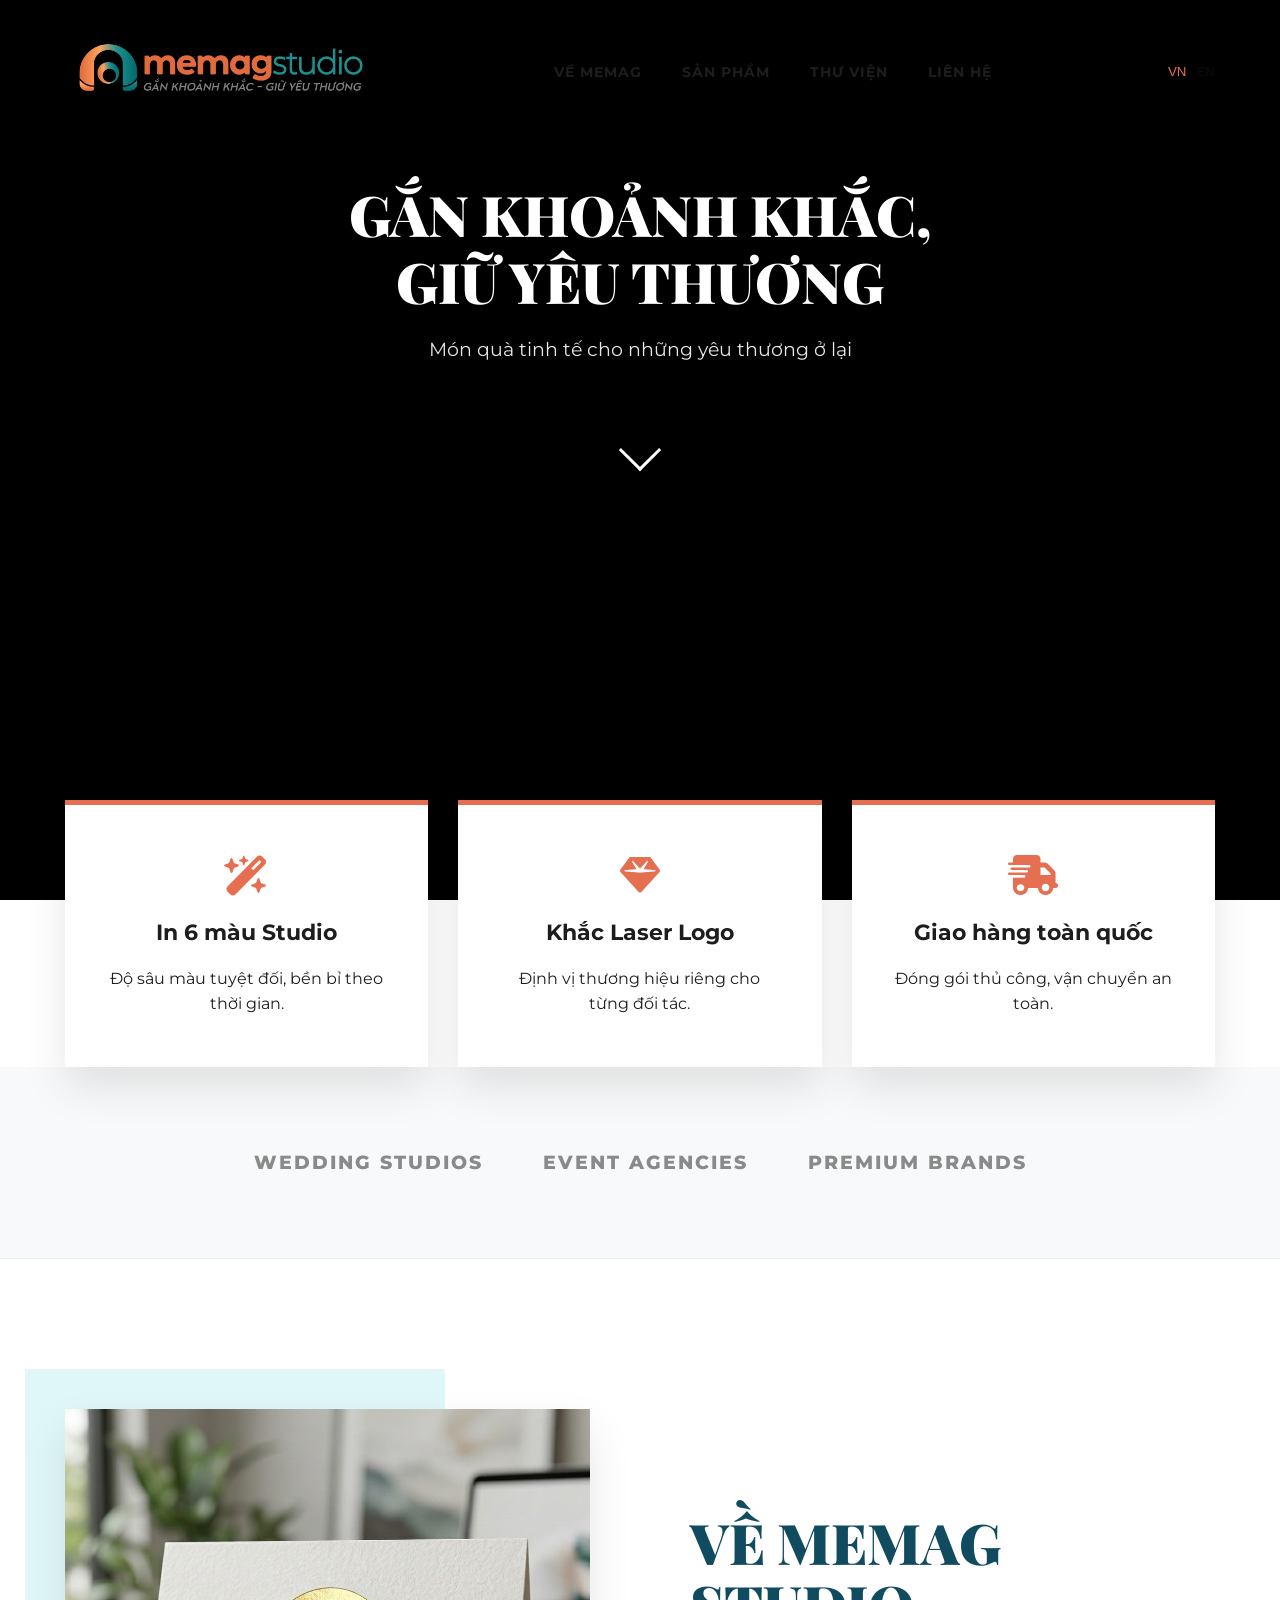
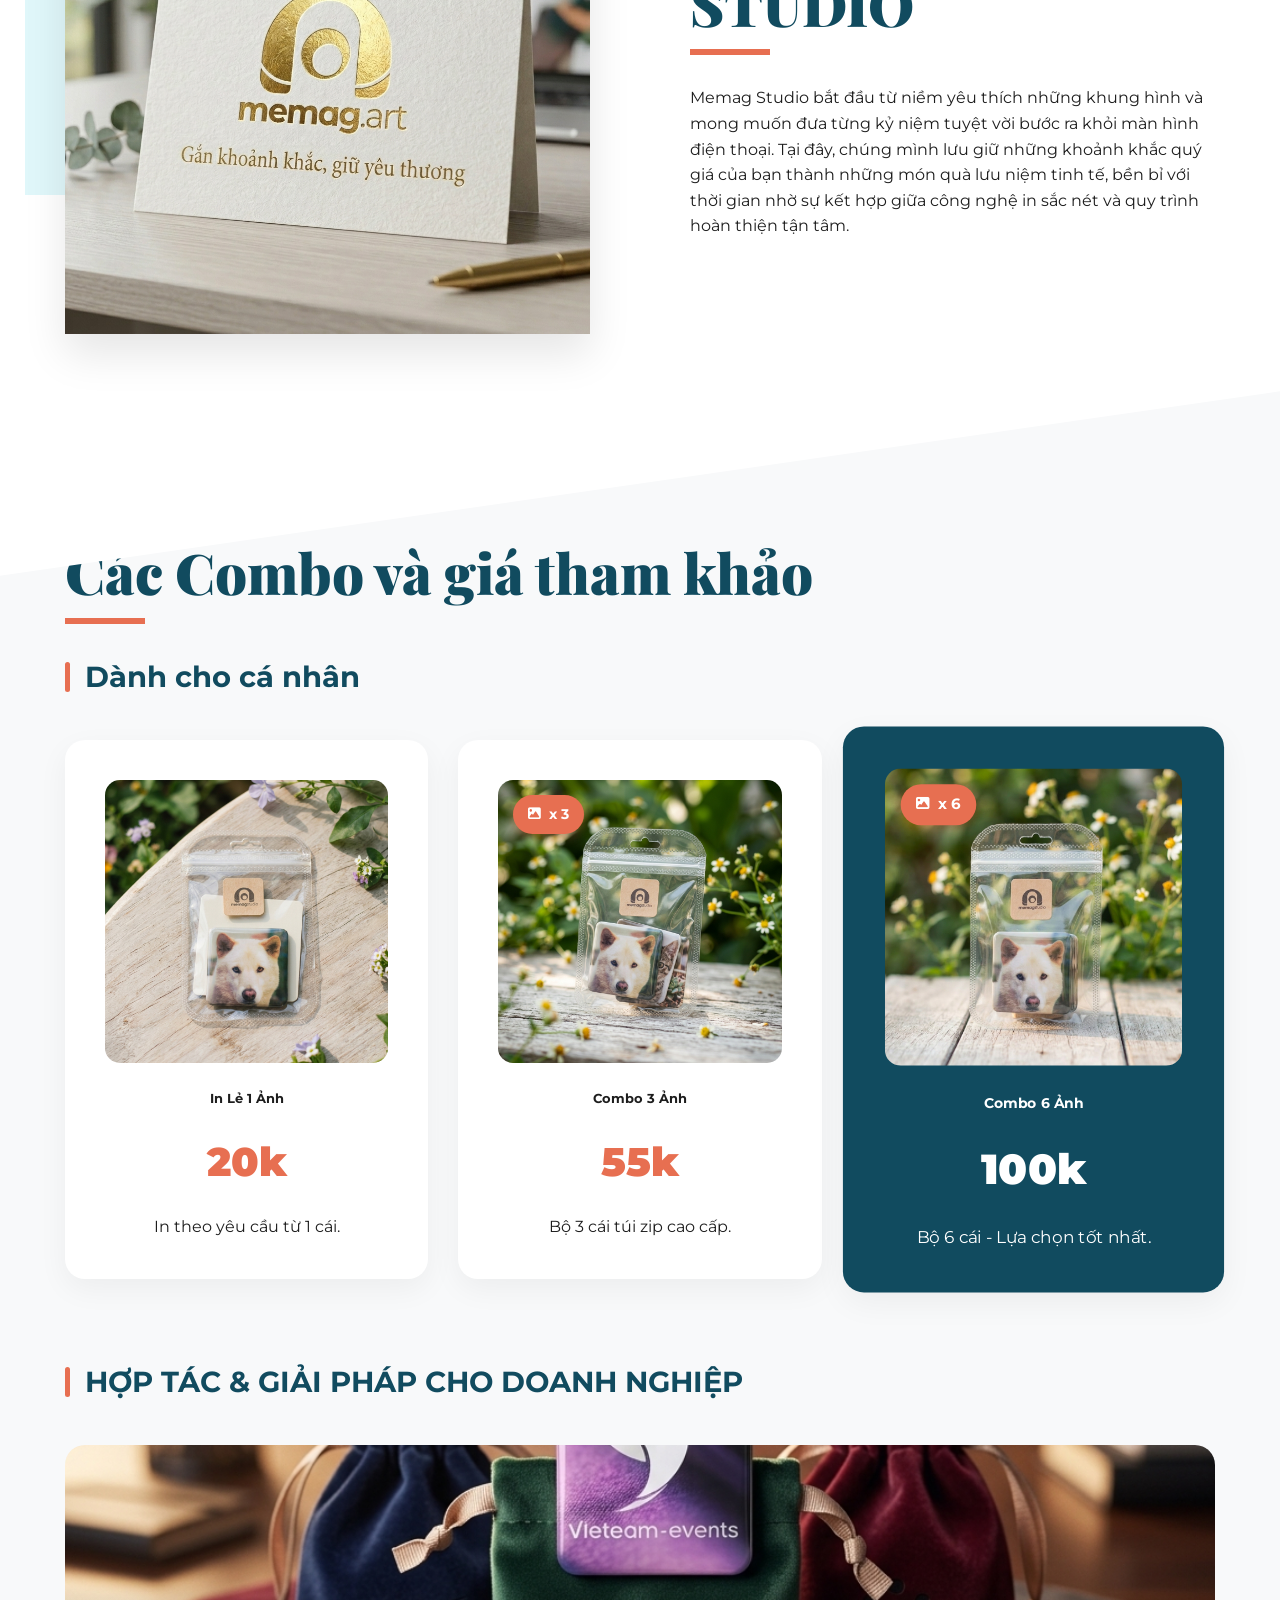
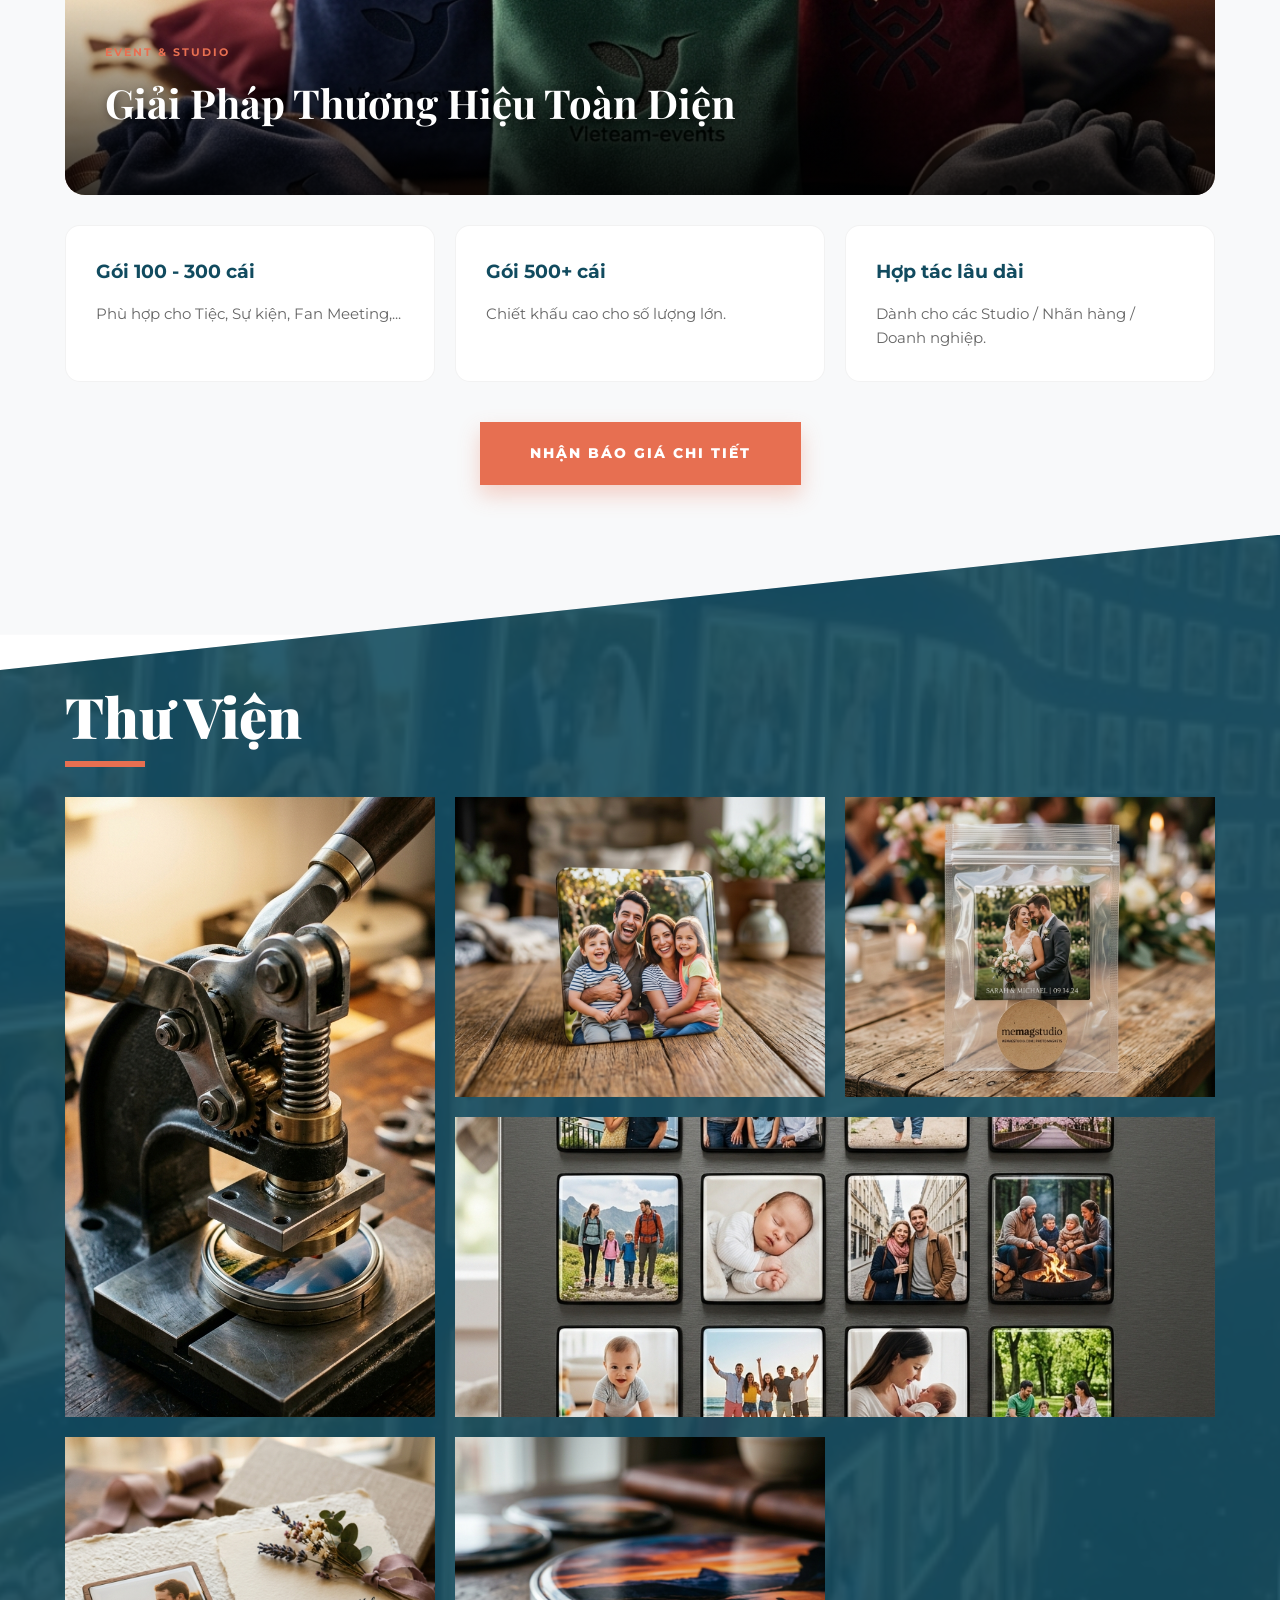
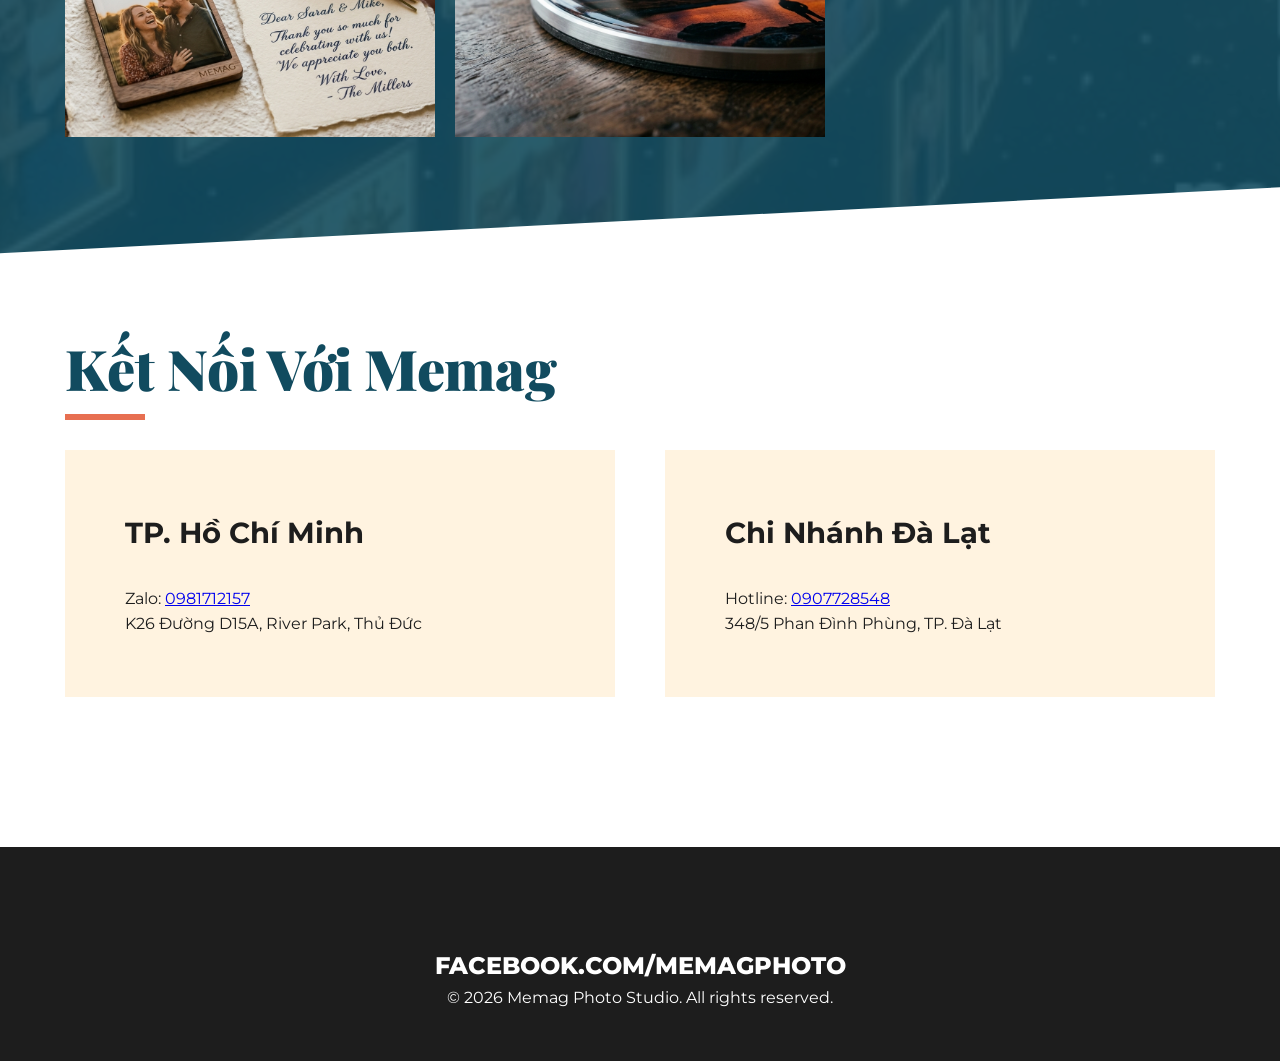
==== commit 66868031: "upload lỗi chỉnh lại thứ tự section trong website fix lỗi với Mobile" ====
--- a/index.html
+++ b/index.html
@@ -115,36 +115,8 @@
         </div>
     </section>
 
-    <!-- Gallery Section with Parallax -->
-    <section id="gallery" class="slanted-top slanted-bottom">
-        <div class="parallax-bg"></div>
-        <div class="container">
-            <h3 class="section-title reveal" data-vi="Bộ Sưu Tập" data-en="Our Portfolio">Bộ Sưu Tập</h3>
-            <div class="gallery-grid reveal">
-                <div class="gallery-item">
-                    <img src="img/gallery_1.png" alt="Gallery 1">
-                </div>
-                <div class="gallery-item">
-                    <img src="img/gallery_2.png" alt="Gallery 2">
-                </div>
-                <div class="gallery-item">
-                    <img src="img/gallery_3.png" alt="Gallery 3">
-                </div>
-                <div class="gallery-item">
-                    <img src="img/gallery_4.png" alt="Gallery 4">
-                </div>
-                <div class="gallery-item">
-                    <img src="img/gallery_5.png" alt="Gallery 5">
-                </div>
-                <div class="gallery-item">
-                    <img src="img/gallery_6.png" alt="Gallery 6">
-                </div>
-            </div>
-        </div>
-    </section>
-
     <!-- Products Section -->
-    <section id="products">
+    <section id="products" class="slanted-top slanted-bottom">
         <div class="container">
             <h3 class="section-title reveal" data-vi="Các Combo và giá tham khảo" data-en="Combos & Pricing">Các Combo và giá tham khảo</h3>
             
@@ -215,6 +187,34 @@
         </div>
     </section>
 
+    <!-- Gallery Section with Parallax -->
+    <section id="gallery" class="slanted-top slanted-bottom">
+        <div class="parallax-bg"></div>
+        <div class="container">
+            <h3 class="section-title reveal" data-vi="Thư Viện" data-en="Our Library">Thư Viện</h3>
+            <div class="gallery-grid reveal">
+                <div class="gallery-item">
+                    <img src="img/gallery_1.png" alt="Gallery 1">
+                </div>
+                <div class="gallery-item">
+                    <img src="img/gallery_2.png" alt="Gallery 2">
+                </div>
+                <div class="gallery-item">
+                    <img src="img/gallery_3.png" alt="Gallery 3">
+                </div>
+                <div class="gallery-item">
+                    <img src="img/gallery_4.png" alt="Gallery 4">
+                </div>
+                <div class="gallery-item">
+                    <img src="img/gallery_5.png" alt="Gallery 5">
+                </div>
+                <div class="gallery-item">
+                    <img src="img/gallery_6.png" alt="Gallery 6">
+                </div>
+            </div>
+        </div>
+    </section>
+
     <!-- Contact Section -->
     <section id="contact" class="slanted-top">
         <div class="container">
--- a/styles.css
+++ b/styles.css
@@ -137,14 +137,20 @@
     color: var(--primary-orange);
 }
 
+.menu-toggle {
+    display: none;
+}
+
 /* Hero Section */
 #hero {
     position: relative;
     height: 100vh;
     display: flex;
-    align-items: center;
+    align-items: flex-start;
+    padding-top: 180px;
     color: var(--white);
     background: #000;
+    text-align: center;
 }
 
 .video-background {
@@ -182,12 +188,13 @@
 .hero-content {
     position: relative;
     z-index: 3;
-    max-width: 700px;
+    max-width: 800px;
+    margin: 0 auto;
 }
 
 #hero-title {
-    font-size: 4.5rem;
-    line-height: 1.1;
+    font-size: 3.5rem;
+    line-height: 1.2;
     margin-bottom: 20px;
     font-weight: 900;
 }
@@ -543,12 +550,6 @@
     line-height: 1.6;
 }
 
-@media (max-width: 768px) {
-    .b2b-grid { grid-template-columns: 1fr; }
-    .b2b-banner { height: 250px; }
-    .banner-content h3 { font-size: 1.8rem; }
-}
-
 .price {
     font-size: 2.5rem;
     font-weight: 900;
@@ -565,6 +566,10 @@
     color: var(--white);
 }
 
+#gallery .section-title {
+    color: var(--white);
+}
+
 .parallax-bg {
     position: absolute;
     top: 0;
@@ -650,17 +655,46 @@
 
 /* Responsive */
 @media (max-width: 992px) {
+    .menu-toggle { display: flex; flex-direction: column; gap: 5px; cursor: pointer; margin-left: 20px; }
+    .menu-toggle .bar { width: 25px; height: 3px; background: var(--text-dark); transition: 0.3s; }
+    
+    #navbar {
+        position: absolute;
+        top: 100%;
+        left: 0;
+        width: 100%;
+        background: var(--white);
+        padding: 0;
+        max-height: 0;
+        overflow: hidden;
+        transition: max-height 0.3s ease;
+        box-shadow: var(--shadow-bold);
+    }
+    #navbar.active { max-height: 350px; padding: 20px 0; }
+    nav ul { flex-direction: column; gap: 20px; align-items: center; }
+
     #hero-title { font-size: 3rem; }
     .feature-overlap { grid-template-columns: 1fr; margin-top: -50px; }
     .about-wrapper { flex-direction: column; gap: 50px; }
     .products-grid { grid-template-columns: 1fr; }
     .gallery-grid { grid-template-columns: 1fr 1fr; }
+    .b2b-grid { grid-template-columns: 1fr; }
 }
 
 @media (max-width: 768px) {
     #hero-title { font-size: 2.5rem; }
+    .section-title { font-size: 2.2rem; }
     .gallery-grid { grid-template-columns: 1fr; }
     .contact-grid { grid-template-columns: 1fr; }
+    
+    .b2b-banner { height: 200px; }
+    .banner-content { padding: 30px 20px; }
+    .banner-content h3 { font-size: 1.5rem; }
+    .b2b-card { padding: 20px; }
+    .product-card { padding: 20px; }
+    .contact-card { padding: 30px; }
+    
+    .feature-card { padding: 30px 20px; }
 }
 
 /* Reveal Animations */
@@ -675,3 +709,4 @@
     transform: translateY(0);
 }
 
+
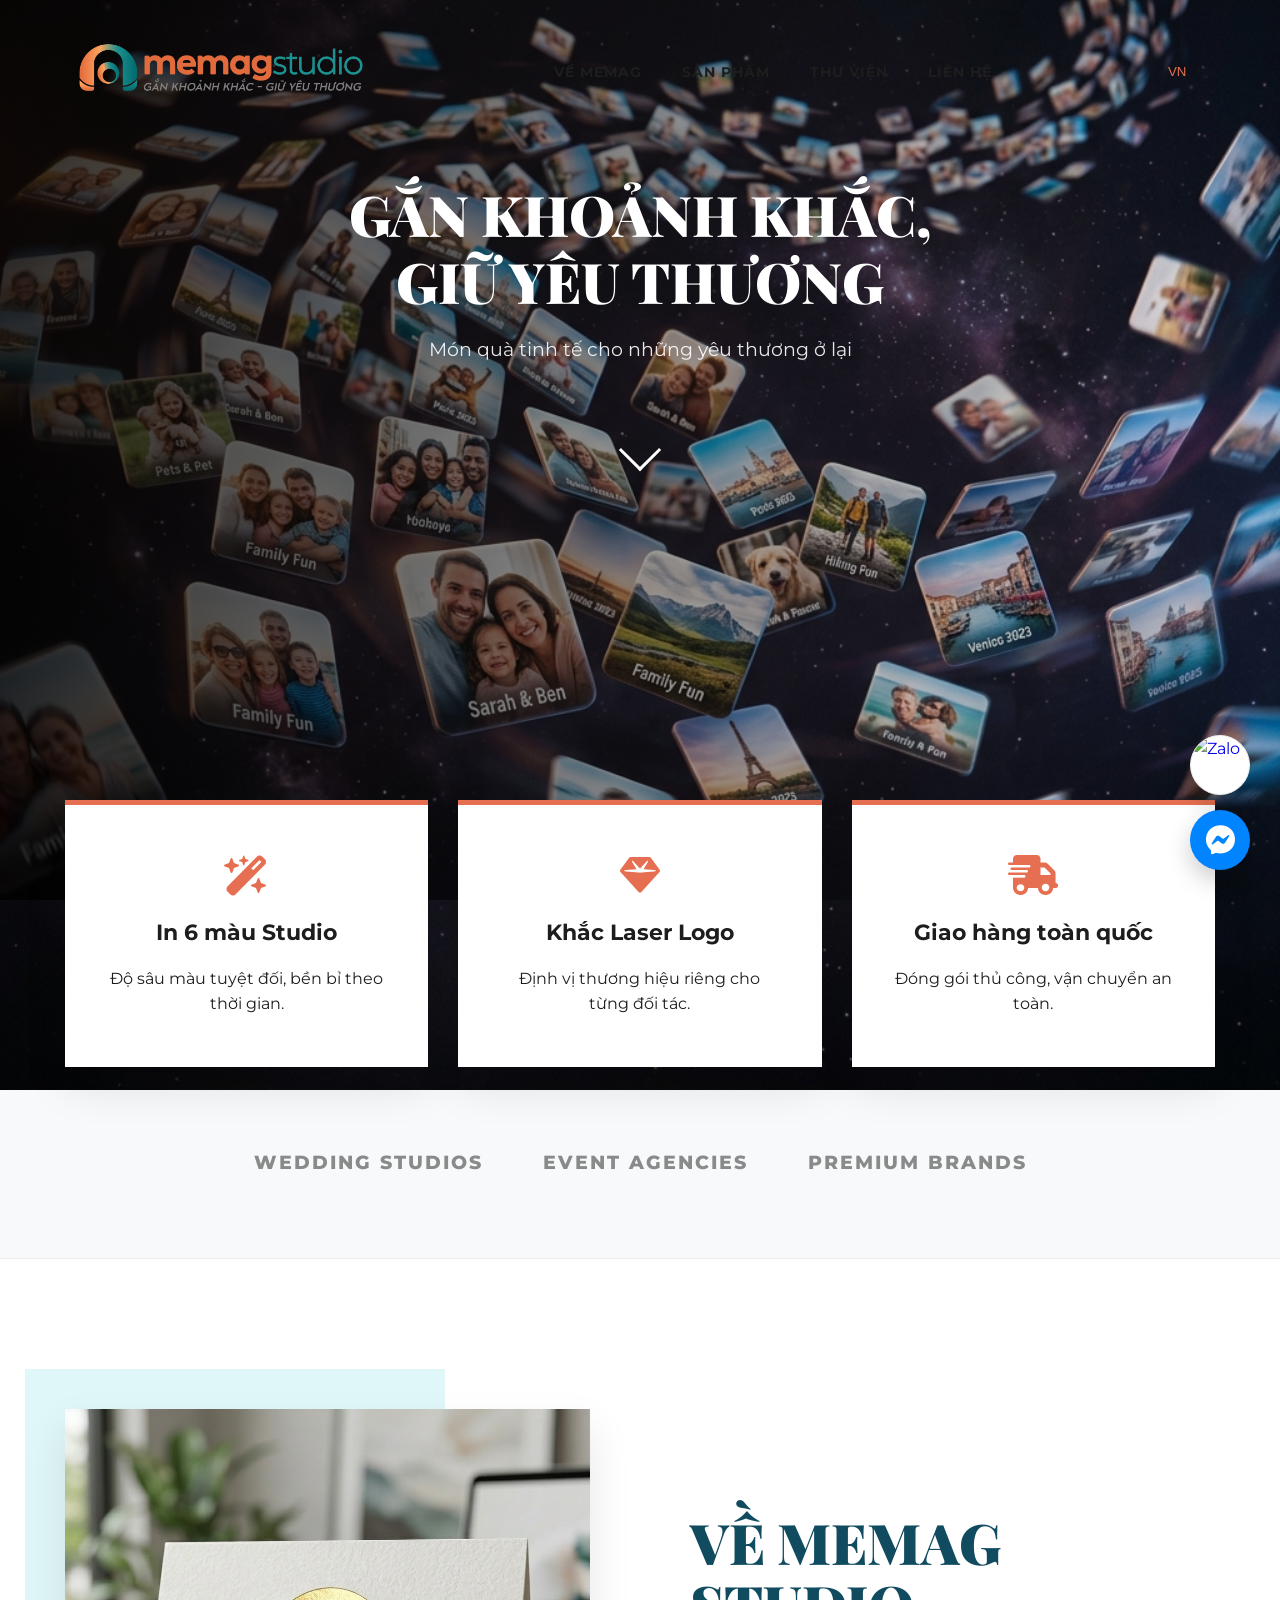
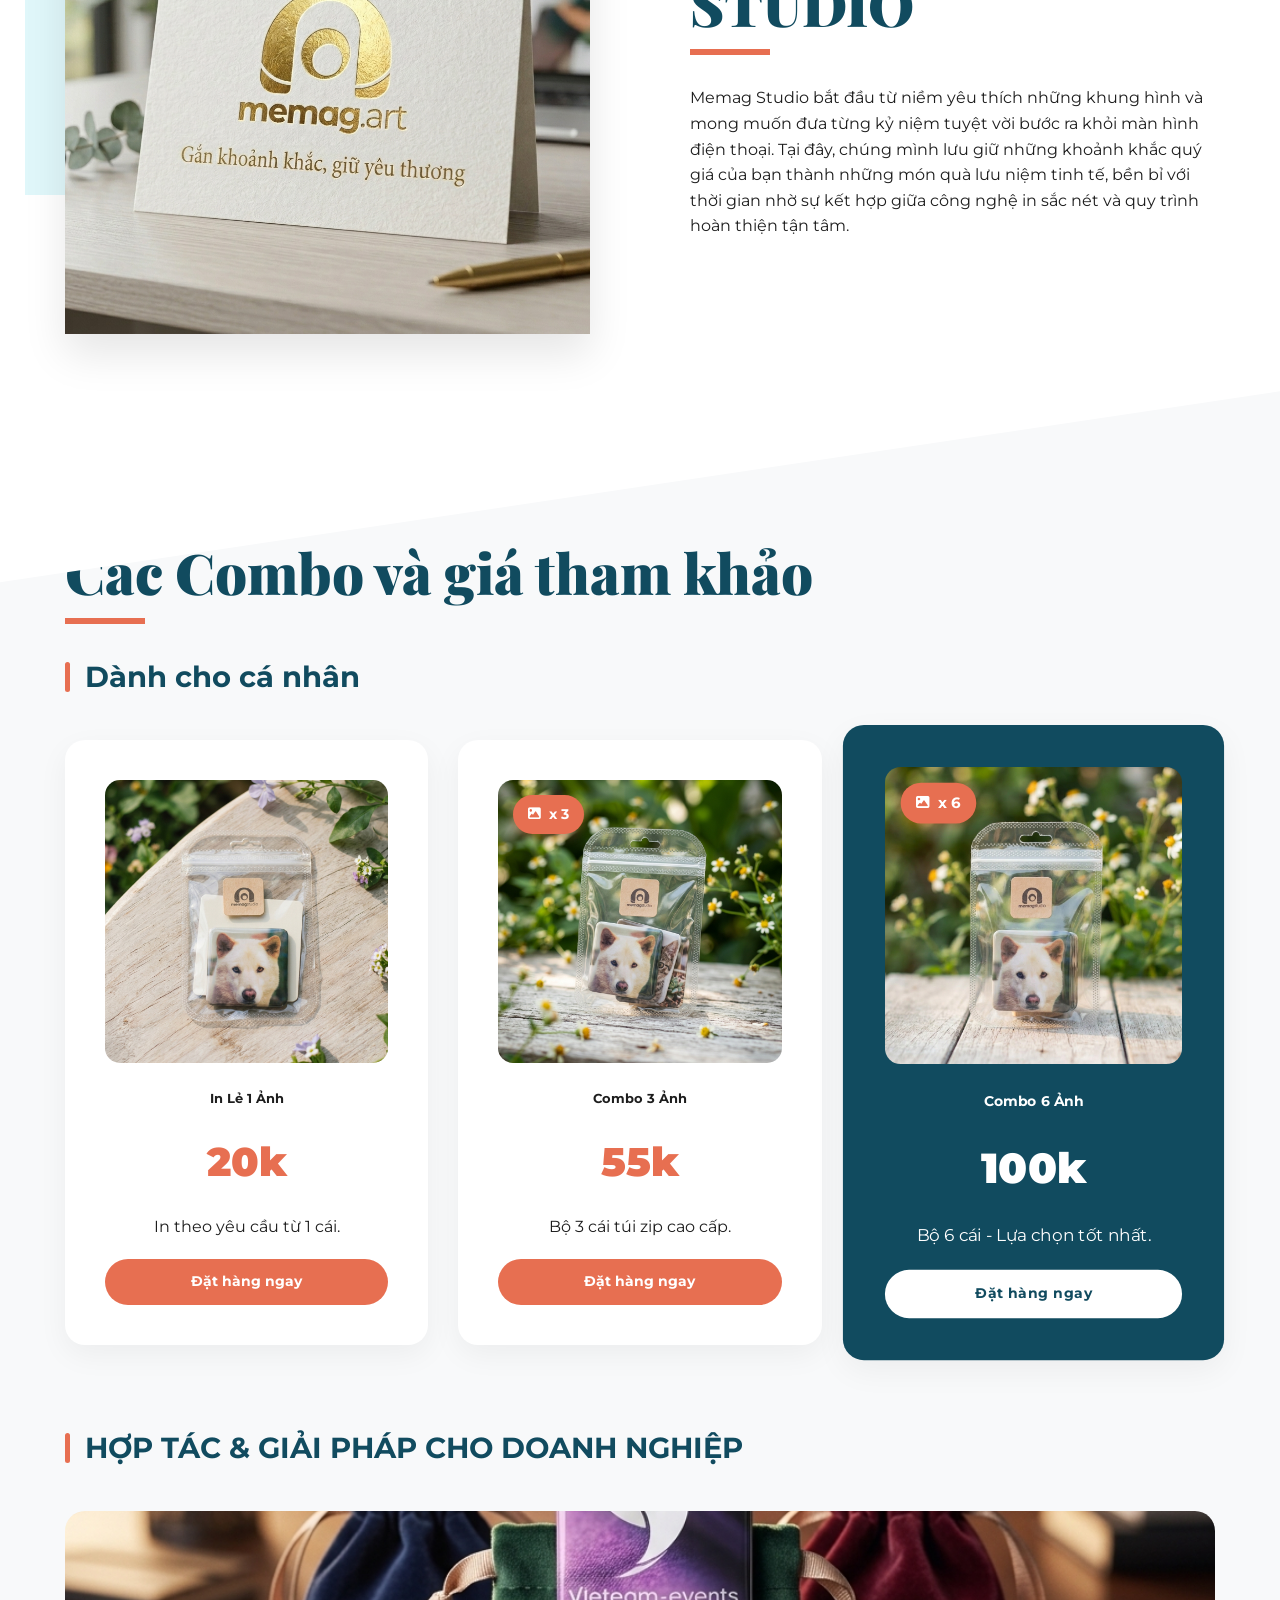
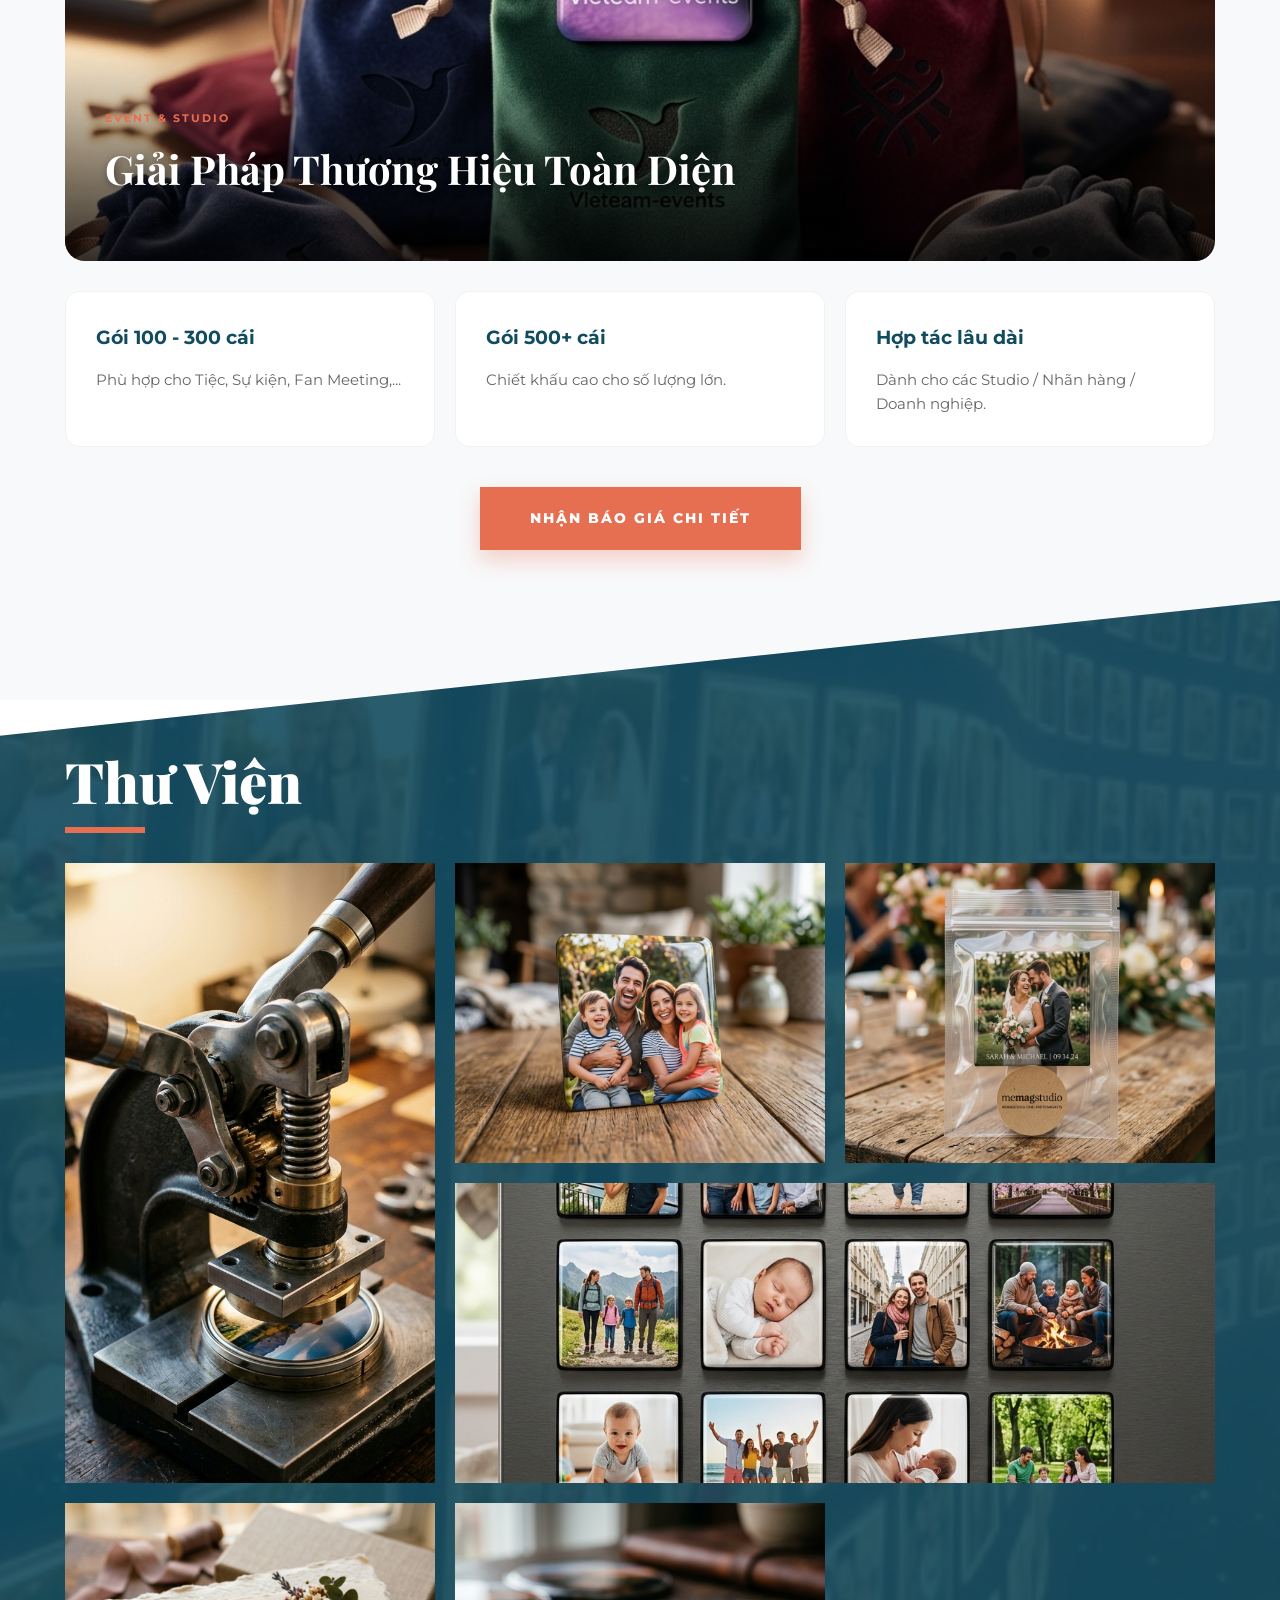
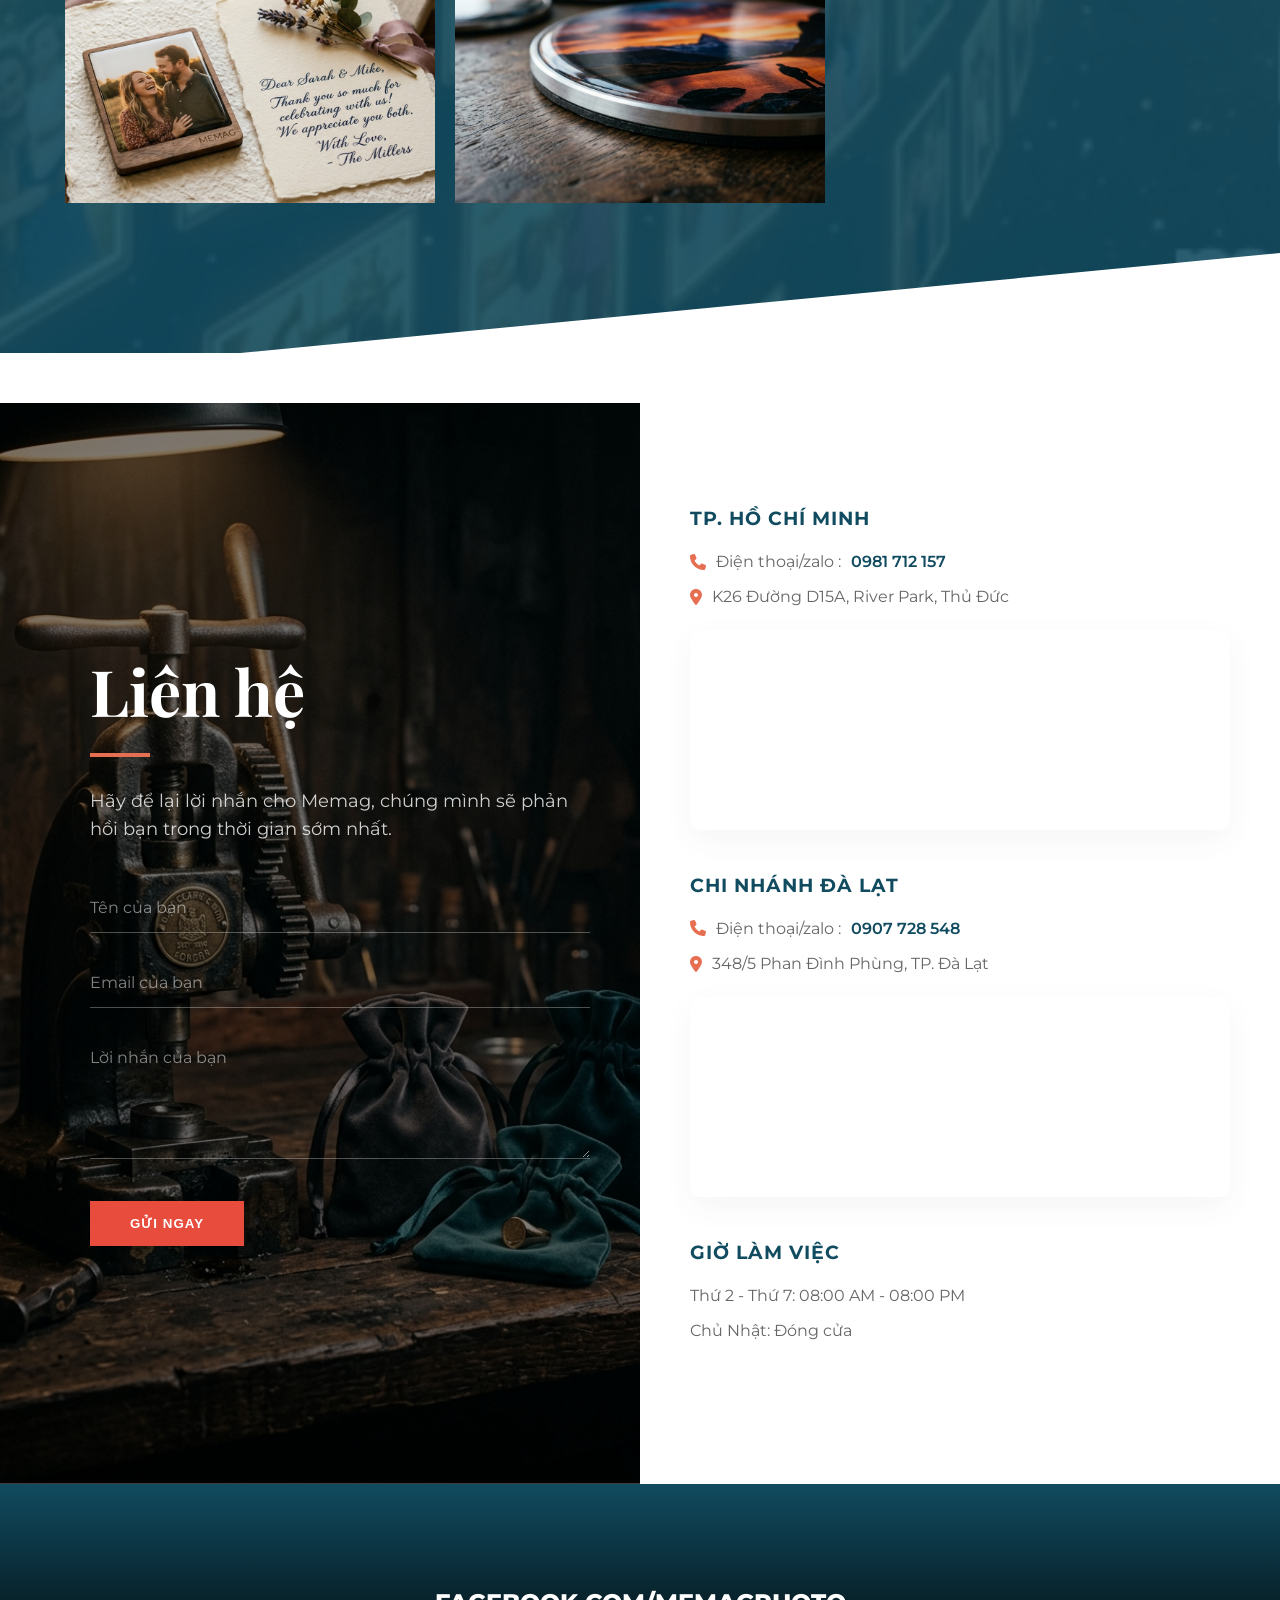
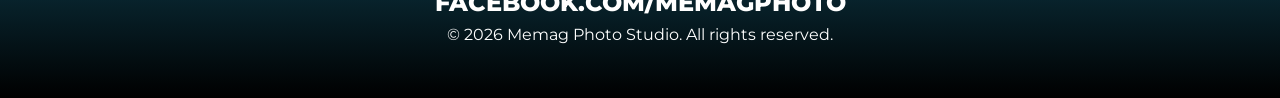
==== commit 50891bf0: "update code và favicon" ====
--- a/index.html
+++ b/index.html
@@ -1,25 +1,35 @@
 <!DOCTYPE html>
 <html lang="vi">
+
 <head>
     <meta charset="UTF-8">
     <meta name="viewport" content="width=device-width, initial-scale=1.0">
-    <meta name="description" content="Memag Photo Studio - Chế tác ảnh nam châm cao cấp với công nghệ in 6 màu chuẩn Studio và khắc Laser tinh xảo. Quà tặng kỷ niệm độc đáo cho cá nhân và Studio.">
+    <meta name="description"
+        content="Memag Photo Studio - Chế tác ảnh nam châm cao cấp với công nghệ in 6 màu chuẩn Studio và khắc Laser tinh xảo. Quà tặng kỷ niệm độc đáo cho cá nhân và Studio.">
     <meta name="keywords" content="photo magnet, ảnh nam châm, memag, in ảnh cao cấp, khắc laser, quà tặng studio">
     <title>Memag Photo Studio | Giữ trọn kỷ niệm, Nâng tầm thương hiệu</title>
+    <link rel="apple-touch-icon" sizes="180x180" href="img/apple-touch-icon.png">
+    <link rel="icon" type="image/png" sizes="32x32" href="img/favicon-32x32.png">
+    <link rel="icon" type="image/png" sizes="16x16" href="img/favicon-16x16.png">
+    <link rel="manifest" href="img/site.webmanifest">
     <link rel="stylesheet" href="styles.css">
     <link rel="preconnect" href="https://fonts.googleapis.com">
     <link rel="preconnect" href="https://fonts.gstatic.com" crossorigin>
-    <link href="https://fonts.googleapis.com/css2?family=Montserrat:wght@300;400;600;700&family=Playfair+Display:ital,wght@0,400..900;1,400..900&display=swap" rel="stylesheet">
+    <link
+        href="https://fonts.googleapis.com/css2?family=Montserrat:wght@300;400;600;700&family=Playfair+Display:ital,wght@0,400..900;1,400..900&display=swap"
+        rel="stylesheet">
     <link rel="stylesheet" href="https://cdnjs.cloudflare.com/ajax/libs/font-awesome/6.5.1/css/all.min.css">
 </head>
+
 <body>
     <!-- Header Section -->
     <header id="header">
         <div class="container">
             <div class="logo">
-                <a href="#"><img src="img/Logo_website_vn.png" alt="Memag Logo" class="logo-img" id="main-logo" data-logo-vi="img/Logo_website_vn.png" data-logo-en="img/Logo_website_el.png"></a>
-            </div>
-            
+                <a href="#"><img src="img/Logo_website_vn.png" alt="Memag Logo" class="logo-img" id="main-logo"
+                        data-logo-vi="img/Logo_website_vn.png" data-logo-en="img/Logo_website_el.png"></a>
+            </div>
+
             <nav id="navbar">
                 <ul id="menu">
                     <li><a href="#about" data-vi="VỀ MEMAG" data-en="ABOUT">VỀ MEMAG</a></li>
@@ -46,19 +56,18 @@
     <!-- Hero Section -->
     <section id="hero">
         <div class="video-background">
-            <iframe 
-                id="hero-video"
-                src="https://www.youtube.com/embed/vSRvHCXM6Tc?autoplay=1&mute=1&controls=0&loop=1&playlist=vSRvHCXM6Tc&showinfo=0&rel=0&enablejsapi=1" 
-                frameborder="0" 
-                allow="autoplay; encrypted-media" 
-                allowfullscreen>
-            </iframe>
+            <video autoplay muted loop playsinline id="hero-video" poster="img/hero-poster.png">
+                <source src="img/hero-bg.mp4" type="video/mp4">
+                Trình duyệt của bạn không hỗ trợ video.
+            </video>
         </div>
         <div class="hero-overlay"></div>
         <div class="container">
             <div class="hero-content reveal">
-                <h2 id="hero-title" data-vi="GẮN KHOẢNH KHẮC,<br>GIỮ YÊU THƯƠNG" data-en="ATTACH MOMENTS,<br>KEEP LOVE">GẮN KHOẢNH KHẮC,<br>GIỮ YÊU THƯƠNG</h2>
-                <p id="hero-desc" data-vi="Món quà tinh tế cho những yêu thương ở lại" data-en="A refined gift for the love that stays">Món quà tinh tế cho những yêu thương ở lại</p>
+                <h2 id="hero-title" data-vi="GẮN KHOẢNH KHẮC,<br>GIỮ YÊU THƯƠNG" data-en="ATTACH MOMENTS,<br>KEEP LOVE">
+                    GẮN KHOẢNH KHẮC,<br>GIỮ YÊU THƯƠNG</h2>
+                <p id="hero-desc" data-vi="Món quà tinh tế cho những yêu thương ở lại"
+                    data-en="A refined gift for the love that stays">Món quà tinh tế cho những yêu thương ở lại</p>
                 <div class="hero-btns">
                     <a href="#features" class="scroll-down-icon"><i class="arrow-down"></i></a>
                 </div>
@@ -72,17 +81,20 @@
             <div class="feature-card">
                 <i class="fa-solid fa-wand-magic-sparkles feature-icon"></i>
                 <h4 data-vi="In 6 màu Studio" data-en="6-Color Printing">In 6 màu Studio</h4>
-                <p data-vi="Độ sâu màu tuyệt đối, bền bỉ theo thời gian." data-en="Absolute color depth, durable over time.">Độ sâu màu tuyệt đối, bền bỉ theo thời gian.</p>
+                <p data-vi="Độ sâu màu tuyệt đối, bền bỉ theo thời gian."
+                    data-en="Absolute color depth, durable over time.">Độ sâu màu tuyệt đối, bền bỉ theo thời gian.</p>
             </div>
             <div class="feature-card">
                 <i class="fa-solid fa-gem feature-icon"></i>
                 <h4 data-vi="Khắc Laser Logo" data-en="Laser Branding">Khắc Laser Logo</h4>
-                <p data-vi="Định vị thương hiệu riêng cho từng đối tác." data-en="Unique branding for every partner.">Định vị thương hiệu riêng cho từng đối tác.</p>
+                <p data-vi="Định vị thương hiệu riêng cho từng đối tác." data-en="Unique branding for every partner.">
+                    Định vị thương hiệu riêng cho từng đối tác.</p>
             </div>
             <div class="feature-card">
                 <i class="fa-solid fa-truck-fast feature-icon"></i>
                 <h4 data-vi="Giao hàng toàn quốc" data-en="Nationwide Delivery">Giao hàng toàn quốc</h4>
-                <p data-vi="Đóng gói thủ công, vận chuyển an toàn." data-en="Handcrafted packaging, safe shipping.">Đóng gói thủ công, vận chuyển an toàn.</p>
+                <p data-vi="Đóng gói thủ công, vận chuyển an toàn." data-en="Handcrafted packaging, safe shipping.">Đóng
+                    gói thủ công, vận chuyển an toàn.</p>
             </div>
         </div>
     </section>
@@ -106,9 +118,14 @@
                     <img src="img/about_memag.png" alt="Memag Branding Card">
                 </div>
                 <div class="about-text">
-                    <h3 class="section-title" data-vi="VỀ MEMAG STUDIO" data-en="ABOUT MEMAG STUDIO">VỀ MEMAG STUDIO</h3>
-                    <p data-vi="Memag Studio bắt đầu từ niềm yêu thích những khung hình và mong muốn đưa từng kỷ niệm tuyệt vời bước ra khỏi màn hình điện thoại. Tại đây, chúng mình lưu giữ những khoảnh khắc quý giá của bạn thành những món quà lưu niệm tinh tế, bền bỉ với thời gian nhờ sự kết hợp giữa công nghệ in sắc nét và quy trình hoàn thiện tận tâm." data-en="Memag Studio started from a passion for frames and the desire to bring every wonderful memory out of the phone screen. Here, we preserve your precious moments into exquisite, durable souvenirs through a combination of sharp printing technology and dedicated finishing.">
-                        Memag Studio bắt đầu từ niềm yêu thích những khung hình và mong muốn đưa từng kỷ niệm tuyệt vời bước ra khỏi màn hình điện thoại. Tại đây, chúng mình lưu giữ những khoảnh khắc quý giá của bạn thành những món quà lưu niệm tinh tế, bền bỉ với thời gian nhờ sự kết hợp giữa công nghệ in sắc nét và quy trình hoàn thiện tận tâm.
+                    <h3 class="section-title" data-vi="VỀ MEMAG STUDIO" data-en="ABOUT MEMAG STUDIO">VỀ MEMAG STUDIO
+                    </h3>
+                    <p data-vi="Memag Studio bắt đầu từ niềm yêu thích những khung hình và mong muốn đưa từng kỷ niệm tuyệt vời bước ra khỏi màn hình điện thoại. Tại đây, chúng mình lưu giữ những khoảnh khắc quý giá của bạn thành những món quà lưu niệm tinh tế, bền bỉ với thời gian nhờ sự kết hợp giữa công nghệ in sắc nét và quy trình hoàn thiện tận tâm."
+                        data-en="Memag Studio started from a passion for frames and the desire to bring every wonderful memory out of the phone screen. Here, we preserve your precious moments into exquisite, durable souvenirs through a combination of sharp printing technology and dedicated finishing.">
+                        Memag Studio bắt đầu từ niềm yêu thích những khung hình và mong muốn đưa từng kỷ niệm tuyệt vời
+                        bước ra khỏi màn hình điện thoại. Tại đây, chúng mình lưu giữ những khoảnh khắc quý giá của bạn
+                        thành những món quà lưu niệm tinh tế, bền bỉ với thời gian nhờ sự kết hợp giữa công nghệ in sắc
+                        nét và quy trình hoàn thiện tận tâm.
                     </p>
                 </div>
             </div>
@@ -118,8 +135,9 @@
     <!-- Products Section -->
     <section id="products" class="slanted-top slanted-bottom">
         <div class="container">
-            <h3 class="section-title reveal" data-vi="Các Combo và giá tham khảo" data-en="Combos & Pricing">Các Combo và giá tham khảo</h3>
-            
+            <h3 class="section-title reveal" data-vi="Các Combo và giá tham khảo" data-en="Combos & Pricing">Các Combo
+                và giá tham khảo</h3>
+
             <div class="product-group reveal">
                 <h4 class="group-title" data-vi="Dành cho cá nhân" data-en="For Individuals">Dành cho cá nhân</h4>
                 <div class="products-grid">
@@ -129,7 +147,11 @@
                         </div>
                         <h5 data-vi="In Lẻ 1 Ảnh" data-en="Single Print">In Lẻ 1 Ảnh</h5>
                         <p class="price">20k</p>
-                        <p data-vi="In theo yêu cầu từ 1 cái." data-en="Custom print from 1 piece.">In theo yêu cầu từ 1 cái.</p>
+                        <p data-vi="In theo yêu cầu từ 1 cái." data-en="Custom print from 1 piece.">In theo yêu cầu từ 1
+                            cái.</p>
+                        <a href="https://mjp8tql8a2s1.jp.larksuite.com/share/base/form/shrjpH4O0RBEmkd6lWzHhR6Qwpc"
+                            target="_blank" class="btn-order" data-vi="Đặt hàng ngay" data-en="Order Now">Đặt hàng
+                            ngay</a>
                     </div>
                     <div class="product-card">
                         <div class="product-img-wrapper">
@@ -138,7 +160,11 @@
                         </div>
                         <h5 data-vi="Combo 3 Ảnh" data-en="Combo 3 Prints">Combo 3 Ảnh</h5>
                         <p class="price">55k</p>
-                        <p data-vi="Bộ 3 cái túi zip cao cấp." data-en="Pack of 3 in premium zipper bags.">Bộ 3 cái túi zip cao cấp.</p>
+                        <p data-vi="Bộ 3 cái túi zip cao cấp." data-en="Pack of 3 in premium zipper bags.">Bộ 3 cái túi
+                            zip cao cấp.</p>
+                        <a href="https://mjp8tql8a2s1.jp.larksuite.com/share/base/form/shrjpH4O0RBEmkd6lWzHhR6Qwpc"
+                            target="_blank" class="btn-order" data-vi="Đặt hàng ngay" data-en="Order Now">Đặt hàng
+                            ngay</a>
                     </div>
                     <div class="product-card highlight">
                         <div class="product-img-wrapper">
@@ -147,35 +173,48 @@
                         </div>
                         <h5 data-vi="Combo 6 Ảnh" data-en="Combo 6 Prints">Combo 6 Ảnh</h5>
                         <p class="price">100k</p>
-                        <p data-vi="Bộ 6 cái - Lựa chọn tốt nhất." data-en="Pack of 6 - Best value choice.">Bộ 6 cái - Lựa chọn tốt nhất.</p>
+                        <p data-vi="Bộ 6 cái - Lựa chọn tốt nhất." data-en="Pack of 6 - Best value choice.">Bộ 6 cái -
+                            Lựa chọn tốt nhất.</p>
+                        <a href="https://mjp8tql8a2s1.jp.larksuite.com/share/base/form/shrjpH4O0RBEmkd6lWzHhR6Qwpc"
+                            target="_blank" class="btn-order" data-vi="Đặt hàng ngay" data-en="Order Now">Đặt hàng
+                            ngay</a>
                     </div>
                 </div>
             </div>
 
             <div class="product-group reveal" style="margin-top: 80px;">
-                <h4 class="group-title" data-vi="HỢP TÁC & GIẢI PHÁP CHO DOANH NGHIỆP" data-en="B2B SOLUTIONS & PARTNERSHIPS">HỢP TÁC & GIẢI PHÁP CHO DOANH NGHIỆP</h4>
-                
+                <h4 class="group-title" data-vi="HỢP TÁC & GIẢI PHÁP CHO DOANH NGHIỆP"
+                    data-en="B2B SOLUTIONS & PARTNERSHIPS">HỢP TÁC & GIẢI PHÁP CHO DOANH NGHIỆP</h4>
+
                 <div class="b2b-container">
                     <div class="b2b-banner">
                         <img src="img/b2b_banner.png" alt="B2B Solutions Banner">
                         <div class="banner-content">
-                            <h6 style="color: var(--primary-orange); letter-spacing: 2px; margin-bottom: 10px; font-weight: 700;">EVENT & STUDIO</h6>
-                            <h3 data-vi="Giải Pháp Thương Hiệu Toàn Diện" data-en="Comprehensive Branding Solutions">Giải Pháp Thương Hiệu Toàn Diện</h3>
+                            <h6
+                                style="color: var(--primary-orange); letter-spacing: 2px; margin-bottom: 10px; font-weight: 700;">
+                                EVENT & STUDIO</h6>
+                            <h3 data-vi="Giải Pháp Thương Hiệu Toàn Diện" data-en="Comprehensive Branding Solutions">
+                                Giải Pháp Thương Hiệu Toàn Diện</h3>
                         </div>
                     </div>
 
                     <div class="b2b-grid">
                         <div class="b2b-card">
                             <h5 data-vi="Gói 100 - 300 cái" data-en="100 - 300 Pack">Gói 100 - 300 cái</h5>
-                            <p data-vi="Phù hợp cho Tiệc, Sự kiện, Fan Meeting,..." data-en="Ideal for Parties, Events, Fan Meetings,...">Phù hợp cho Tiệc, Sự kiện, Fan Meeting,...</p>
+                            <p data-vi="Phù hợp cho Tiệc, Sự kiện, Fan Meeting,..."
+                                data-en="Ideal for Parties, Events, Fan Meetings,...">Phù hợp cho Tiệc, Sự kiện, Fan
+                                Meeting,...</p>
                         </div>
                         <div class="b2b-card">
                             <h5 data-vi="Gói 500+ cái" data-en="500+ Pack">Gói 500+ cái</h5>
-                            <p data-vi="Chiết khấu cao cho số lượng lớn." data-en="High discount for high volume.">Chiết khấu cao cho số lượng lớn.</p>
+                            <p data-vi="Chiết khấu cao cho số lượng lớn." data-en="High discount for high volume.">Chiết
+                                khấu cao cho số lượng lớn.</p>
                         </div>
                         <div class="b2b-card">
                             <h5 data-vi="Hợp tác lâu dài" data-en="Long-term Partnership">Hợp tác lâu dài</h5>
-                            <p data-vi="Dành cho các Studio / Nhãn hàng / Doanh nghiệp." data-en="For Studios / Brands / Corporates.">Dành cho các Studio / Nhãn hàng / Doanh nghiệp.</p>
+                            <p data-vi="Dành cho các Studio / Nhãn hàng / Doanh nghiệp."
+                                data-en="For Studios / Brands / Corporates.">Dành cho các Studio / Nhãn hàng / Doanh
+                                nghiệp.</p>
                         </div>
                     </div>
 
@@ -217,18 +256,78 @@
 
     <!-- Contact Section -->
     <section id="contact" class="slanted-top">
-        <div class="container">
-            <h3 class="section-title reveal" data-vi="Kết Nối Với Memag" data-en="Connect With Us">Kết Nối Với Memag</h3>
-            <div class="contact-grid reveal">
-                <div class="contact-card">
-                    <h4 data-vi="TP. Hồ Chí Minh" data-en="Ho Chi Minh City">TP. Hồ Chí Minh</h4>
-                    <p>Zalo: <a href="https://zalo.me/0981712157">0981712157</a></p>
-                    <p data-vi="K26 Đường D15A, River Park, Thủ Đức" data-en="K26 D15A St, River Park, Thu Duc">K26 Đường D15A, River Park, Thủ Đức</p>
-                </div>
-                <div class="contact-card">
-                    <h4 data-vi="Chi Nhánh Đà Lạt" data-en="Dalat Branch">Chi Nhánh Đà Lạt</h4>
-                    <p>Hotline: <a href="tel:0907728548">0907728548</a></p>
-                    <p data-vi="348/5 Phan Đình Phùng, TP. Đà Lạt" data-en="348/5 Phan Dinh Phung, Dalat City">348/5 Phan Đình Phùng, TP. Đà Lạt</p>
+        <div class="contact-split-wrapper">
+            <!-- Left Side: Form (Dark) -->
+            <div class="contact-form-side">
+                <div class="contact-form-content">
+                    <h2 class="contact-title" data-vi="Liên hệ" data-en="Get in touch!">Liên hệ</h2>
+                    <div class="title-underline"></div>
+                    <p class="contact-intro"
+                        data-vi="Hãy để lại lời nhắn cho Memag, chúng mình sẽ phản hồi bạn trong thời gian sớm nhất."
+                        data-en="Leave a message for Memag, we will get back to you as soon as possible.">Hãy để lại lời
+                        nhắn cho Memag, chúng mình sẽ phản hồi bạn trong thời gian sớm nhất.</p>
+
+                    <form action="https://formspree.io/f/mqenjqrr" method="POST" id="contact-form">
+                        <div class="form-group">
+                            <input type="text" name="name" placeholder="Tên của bạn" data-vi="Tên của bạn"
+                                data-en="Enter your Name" required>
+                        </div>
+                        <div class="form-group">
+                            <input type="email" name="email" placeholder="Email của bạn" data-vi="Email của bạn"
+                                data-en="Enter a valid email address" required>
+                        </div>
+                        <div class="form-group">
+                            <textarea name="message" rows="5" placeholder="Lời nhắn của bạn" data-vi="Lời nhắn của bạn"
+                                data-en="Enter your message" required></textarea>
+                        </div>
+                        <button type="submit" class="btn-submit" data-vi="Gửi ngay" data-en="Submit">Gửi ngay</button>
+                    </form>
+                </div>
+            </div>
+
+            <!-- Right Side: Info & Maps (White) -->
+            <div class="contact-info-side">
+                <div class="info-container">
+                    <div class="branch-info">
+                        <div class="info-block">
+                            <h4 data-vi="TP. HỒ CHÍ MINH" data-en="HO CHI MINH CITY">TP. HỒ CHÍ MINH</h4>
+                            <p><i class="fa-solid fa-phone"></i> <span data-vi="Điện thoại/zalo :"
+                                    data-en="Phone/Zalo:">Điện thoại/zalo :</span> <a
+                                    href="https://zalo.me/0981712157">0981 712 157</a></p>
+                            <p><i class="fa-solid fa-location-dot"></i> <span
+                                    data-vi="K26 Đường D15A, River Park, Thủ Đức"
+                                    data-en="K26 D15A St, River Park, Thu Duc">K26 Đường D15A, River Park, Thủ
+                                    Đức</span></p>
+                            <div class="map-wrapper">
+                                <iframe
+                                    src="https://maps.google.com/maps?q=Memag%20Photo,%2026%20%C4%90.%20D15,%20KDC%20River%20Park,%20Th%E1%BB%A7%20%C4%90%E1%BB%A9c&t=&z=16&ie=UTF8&iwloc=&output=embed"
+                                    frameborder="0" scrolling="no" marginheight="0" marginwidth="0"></iframe>
+                            </div>
+                        </div>
+
+                        <div class="info-block">
+                            <h4 data-vi="CHI NHÁNH ĐÀ LẠT" data-en="DALAT BRANCH">CHI NHÁNH ĐÀ LẠT</h4>
+                            <p><i class="fa-solid fa-phone"></i> <span data-vi="Điện thoại/zalo :"
+                                    data-en="Phone/Zalo:">Điện thoại/zalo :</span> <a href="tel:0907728548">0907 728
+                                    548</a></p>
+                            <p><i class="fa-solid fa-location-dot"></i> <span
+                                    data-vi="348/5 Phan Đình Phùng, TP. Đà Lạt"
+                                    data-en="348/5 Phan Dinh Phung, Dalat City">348/5 Phan Đình Phùng, TP. Đà Lạt</span>
+                            </p>
+                            <div class="map-wrapper">
+                                <iframe
+                                    src="https://maps.google.com/maps?q=348/5%20Phan%20%C4%90%C3%ACnh%20Ph%C3%B9ng,%20%C4%90%C3%A0%20L%E1%BA%A1t&t=&z=15&ie=UTF8&iwloc=&output=embed"
+                                    frameborder="0" scrolling="no" marginheight="0" marginwidth="0"></iframe>
+                            </div>
+                        </div>
+
+                        <div class="info-block">
+                            <h4 data-vi="GIỜ LÀM VIỆC" data-en="OPENING HOURS">GIỜ LÀM VIỆC</h4>
+                            <p data-vi="Thứ 2 - Thứ 7: 08:00 AM - 08:00 PM"
+                                data-en="Monday - Saturday: 08:00 AM - 08:00 PM">Thứ 2 - Thứ 7: 08:00 AM - 08:00 PM</p>
+                            <p data-vi="Chủ Nhật: Đóng cửa" data-en="Sunday: Closed">Chủ Nhật: Đóng cửa</p>
+                        </div>
+                    </div>
                 </div>
             </div>
         </div>
@@ -246,6 +345,17 @@
         </div>
     </footer>
 
+    <!-- Floating Contact Buttons -->
+    <div class="floating-contact">
+        <a href="https://zalo.me/0981712157" target="_blank" class="floating-btn zalo-btn" title="Chat Zalo">
+            <img src="https://upload.wikimedia.org/wikipedia/commons/9/91/Icon_of_Zalo.svg" alt="Zalo">
+        </a>
+        <a href="https://m.me/memagphoto" target="_blank" class="floating-btn messenger-btn" title="Chat Messenger">
+            <i class="fa-brands fa-facebook-messenger"></i>
+        </a>
+    </div>
+
     <script src="script.js"></script>
 </body>
-</html>
+
+</html>
--- a/styles.css
+++ b/styles.css
@@ -20,8 +20,11 @@
     box-sizing: border-box;
 }
 
-html {
-    scroll-behavior: smooth;
+html,
+body {
+    overflow-x: hidden;
+    width: 100%;
+    position: relative;
 }
 
 body {
@@ -29,10 +32,12 @@
     line-height: 1.6;
     color: var(--text-dark);
     background-color: var(--white);
-    overflow-x: hidden;
-}
-
-h1, h2, h3, .section-title {
+}
+
+h1,
+h2,
+h3,
+.section-title {
     font-family: 'Playfair Display', serif;
 }
 
@@ -57,10 +62,21 @@
 }
 
 /* --- Utility Classes --- */
-.bg-pastel-blue { background-color: var(--pastel-blue); }
-.bg-pastel-orange { background-color: var(--pastel-orange); }
-.text-orange { color: var(--primary-orange); }
-.text-blue { color: var(--primary-blue); }
+.bg-pastel-blue {
+    background-color: var(--pastel-blue);
+}
+
+.bg-pastel-orange {
+    background-color: var(--pastel-orange);
+}
+
+.text-orange {
+    color: var(--primary-orange);
+}
+
+.text-blue {
+    color: var(--primary-blue);
+}
 
 /* Header */
 header {
@@ -78,7 +94,7 @@
     backdrop-filter: blur(10px);
     -webkit-backdrop-filter: blur(10px);
     padding: 15px 0;
-    box-shadow: 0 5px 20px rgba(0,0,0,0.05);
+    box-shadow: 0 5px 20px rgba(0, 0, 0, 0.05);
 }
 
 header .container {
@@ -147,9 +163,10 @@
     height: 100vh;
     display: flex;
     align-items: flex-start;
+    justify-content: center;
     padding-top: 180px;
     color: var(--white);
-    background: #000;
+    background: #000 url('img/hero-poster.png') center/cover no-repeat;
     text-align: center;
 }
 
@@ -160,20 +177,23 @@
     width: 100%;
     height: 100%;
     z-index: 1;
-}
-
-.video-background iframe {
-    width: 100vw;
-    height: 56.25vw;
-    min-height: 100vh;
-    min-width: 177.77vh;
+    background: url('img/hero-poster.png') center/cover no-repeat;
+}
+
+.video-background video {
     position: absolute;
     top: 50%;
     left: 50%;
     transform: translate(-50%, -50%);
-    pointer-events: none;
-    opacity: 0.6;
-}
+    min-width: 100%;
+    min-height: 100%;
+    width: auto;
+    height: auto;
+    object-fit: cover;
+    z-index: 1;
+}
+
+/* Video optimization for aspect ratio is handled by object-fit: cover above */
 
 .hero-overlay {
     position: absolute;
@@ -181,7 +201,7 @@
     left: 0;
     width: 100%;
     height: 100%;
-    background: linear-gradient(to right, rgba(0,0,0,0.8) 0%, rgba(0,0,0,0) 100%);
+    background: linear-gradient(to right, rgba(0, 0, 0, 0.8) 0%, rgba(0, 0, 0, 0) 100%);
     z-index: 2;
 }
 
@@ -247,9 +267,22 @@
 }
 
 @keyframes bounce {
-    0%, 20%, 50%, 80%, 100% {transform: translateY(0);}
-    40% {transform: translateY(-10px);}
-    60% {transform: translateY(-5px);}
+
+    0%,
+    20%,
+    50%,
+    80%,
+    100% {
+        transform: translateY(0);
+    }
+
+    40% {
+        transform: translateY(-10px);
+    }
+
+    60% {
+        transform: translateY(-5px);
+    }
 }
 
 /* Feature Cards Overlap */
@@ -387,6 +420,39 @@
     border: none;
     box-shadow: var(--shadow-premium);
     border-radius: 20px;
+    display: flex;
+    flex-direction: column;
+    justify-content: space-between;
+    height: 100%;
+}
+
+.btn-order {
+    margin-top: 20px;
+    padding: 12px 25px;
+    background: var(--primary-orange);
+    color: var(--white);
+    text-decoration: none;
+    border-radius: 30px;
+    font-weight: 700;
+    font-size: 0.85rem;
+    transition: var(--transition);
+    display: inline-block;
+}
+
+.btn-order:hover {
+    background: var(--primary-blue);
+    transform: translateY(-3px);
+    box-shadow: 0 5px 15px rgba(0, 0, 0, 0.1);
+}
+
+.product-card.highlight .btn-order {
+    background: var(--white);
+    color: var(--primary-blue);
+}
+
+.product-card.highlight .btn-order:hover {
+    background: var(--primary-orange);
+    color: var(--white);
 }
 
 .product-img-wrapper {
@@ -474,7 +540,8 @@
     z-index: 2;
 }
 
-.product-card.highlight h5, .product-card.highlight .price {
+.product-card.highlight h5,
+.product-card.highlight .price {
     color: var(--white);
 }
 
@@ -508,14 +575,14 @@
     left: 0;
     width: 100%;
     padding: 60px 40px;
-    background: linear-gradient(transparent, rgba(0,0,0,0.8));
+    background: linear-gradient(transparent, rgba(0, 0, 0, 0.8));
     color: var(--white);
 }
 
 .banner-content h3 {
     font-size: 2.5rem;
     color: var(--white);
-    text-shadow: 2px 2px 10px rgba(0,0,0,0.5);
+    text-shadow: 2px 2px 10px rgba(0, 0, 0, 0.5);
 }
 
 .b2b-grid {
@@ -528,7 +595,7 @@
     background: var(--white);
     padding: 30px;
     border-radius: 15px;
-    border: 1px solid rgba(0,0,0,0.05);
+    border: 1px solid rgba(0, 0, 0, 0.05);
     transition: var(--transition);
 }
 
@@ -595,8 +662,13 @@
     border-radius: 0;
 }
 
-.gallery-item:nth-child(1) { grid-row: span 2; }
-.gallery-item:nth-child(4) { grid-column: span 2; }
+.gallery-item:nth-child(1) {
+    grid-row: span 2;
+}
+
+.gallery-item:nth-child(4) {
+    grid-column: span 2;
+}
 
 .gallery-item img {
     width: 100%;
@@ -610,32 +682,192 @@
     filter: brightness(0.6);
 }
 
-/* Contact Section */
+/* Contact Section Redesign */
 #contact {
-    padding: 150px 0;
+    padding: 0;
     background: var(--white);
-}
-
-.contact-grid {
-    display: grid;
-    grid-template-columns: 1fr 1fr;
-    gap: 50px;
-}
-
-.contact-card {
-    background: var(--pastel-orange);
-    padding: 60px;
-    border-radius: 0;
-}
-
-.contact-card h4 {
-    font-size: 1.8rem;
+    overflow: hidden;
+}
+
+.contact-split-wrapper {
+    display: flex;
+    min-height: 800px;
+    width: 100%;
+}
+
+.contact-form-side {
+    flex: 1;
+    background: linear-gradient(rgba(0, 0, 0, 0.5), rgba(0, 0, 0, 0.5)), url('img/contact-bg.png') center/cover no-repeat;
+    background-blend-mode: multiply;
+    color: var(--white);
+    display: flex;
+    align-items: center;
+    justify-content: flex-end;
+    padding: 100px 50px;
+    position: relative;
+}
+
+.contact-form-content {
+    max-width: 500px;
+    width: 100%;
+}
+
+.contact-info-side {
+    flex: 1;
+    background-color: var(--white);
+    display: flex;
+    align-items: center;
+    justify-content: flex-start;
+    padding: 100px 50px;
+}
+
+.info-container {
+    max-width: 600px;
+    width: 100%;
+}
+
+.contact-title {
+    font-size: 4rem;
+    font-weight: 700;
+    margin-bottom: 10px;
+    font-family: 'Playfair Display', serif;
+}
+
+.title-underline {
+    width: 60px;
+    height: 4px;
+    background: var(--primary-orange);
     margin-bottom: 30px;
 }
+
+.contact-intro {
+    font-size: 1.1rem;
+    margin-bottom: 40px;
+    opacity: 0.8;
+}
+
+/* Form Styles */
+.form-group {
+    margin-bottom: 25px;
+}
+
+.form-group input,
+.form-group textarea {
+    width: 100%;
+    padding: 15px 0;
+    background: transparent;
+    border: none;
+    border-bottom: 1px solid rgba(255, 255, 255, 0.3);
+    color: var(--white);
+    font-family: inherit;
+    font-size: 1rem;
+    transition: var(--transition);
+}
+
+.form-group input:focus,
+.form-group textarea:focus {
+    outline: none;
+    border-bottom-color: var(--primary-orange);
+}
+
+.form-group input::placeholder,
+.form-group textarea::placeholder {
+    color: rgba(255, 255, 255, 0.5);
+}
+
+.btn-submit {
+    background: #E74C3C;
+    /* Red from reference */
+    color: var(--white);
+    border: none;
+    padding: 15px 40px;
+    font-weight: 700;
+    text-transform: uppercase;
+    letter-spacing: 1px;
+    cursor: pointer;
+    transition: var(--transition);
+    margin-top: 10px;
+}
+
+.btn-submit:hover {
+    background: var(--primary-blue);
+    transform: translateY(-3px);
+}
+
+/* Info Blocks */
+.info-block {
+    margin-bottom: 40px;
+}
+
+.info-block h4 {
+    font-size: 1.2rem;
+    font-weight: 700;
+    color: var(--primary-blue);
+    margin-bottom: 15px;
+    letter-spacing: 1px;
+}
+
+.info-block p {
+    margin-bottom: 10px;
+    color: var(--text-muted);
+    display: flex;
+    align-items: center;
+    gap: 10px;
+}
+
+.info-block i {
+    color: var(--primary-orange);
+}
+
+.info-block a {
+    color: var(--primary-blue);
+    text-decoration: none;
+    font-weight: 600;
+}
+
+/* Map Styles */
+.map-wrapper {
+    width: 100%;
+    height: 200px;
+    margin-top: 20px;
+    border-radius: 10px;
+    overflow: hidden;
+    box-shadow: var(--shadow-premium);
+    filter: grayscale(1) contrast(1.2) opacity(0.8);
+    transition: var(--transition);
+}
+
+.map-wrapper:hover {
+    filter: grayscale(0) contrast(1) opacity(1);
+}
+
+.map-wrapper iframe {
+    width: 100%;
+    height: 100%;
+    border: none;
+}
+
+/* Responsive Contact */
+@media (max-width: 992px) {
+    .contact-split-wrapper {
+        flex-direction: column;
+    }
+
+    .contact-form-side,
+    .contact-info-side {
+        padding: 80px 25px;
+        justify-content: center;
+    }
+
+    .contact-title {
+        font-size: 3rem;
+    }
+}
+
 
 /* Footer */
 footer {
-    background: var(--text-dark);
+    background: linear-gradient(to bottom, var(--primary-blue), #000000);
     color: var(--white);
     padding: 100px 0 50px;
     text-align: center;
@@ -647,6 +879,7 @@
     font-size: 1.5rem;
     font-weight: 800;
     transition: var(--transition);
+    word-break: break-all;
 }
 
 .footer-social a:hover {
@@ -655,9 +888,21 @@
 
 /* Responsive */
 @media (max-width: 992px) {
-    .menu-toggle { display: flex; flex-direction: column; gap: 5px; cursor: pointer; margin-left: 20px; }
-    .menu-toggle .bar { width: 25px; height: 3px; background: var(--text-dark); transition: 0.3s; }
-    
+    .menu-toggle {
+        display: flex;
+        flex-direction: column;
+        gap: 5px;
+        cursor: pointer;
+        margin-left: 20px;
+    }
+
+    .menu-toggle .bar {
+        width: 25px;
+        height: 3px;
+        background: var(--text-dark);
+        transition: 0.3s;
+    }
+
     #navbar {
         position: absolute;
         top: 100%;
@@ -670,32 +915,162 @@
         transition: max-height 0.3s ease;
         box-shadow: var(--shadow-bold);
     }
-    #navbar.active { max-height: 350px; padding: 20px 0; }
-    nav ul { flex-direction: column; gap: 20px; align-items: center; }
-
-    #hero-title { font-size: 3rem; }
-    .feature-overlap { grid-template-columns: 1fr; margin-top: -50px; }
-    .about-wrapper { flex-direction: column; gap: 50px; }
-    .products-grid { grid-template-columns: 1fr; }
-    .gallery-grid { grid-template-columns: 1fr 1fr; }
-    .b2b-grid { grid-template-columns: 1fr; }
+
+    #navbar.active {
+        max-height: 350px;
+        padding: 20px 0;
+    }
+
+    nav ul {
+        flex-direction: column;
+        gap: 20px;
+        align-items: center;
+    }
+
+    #hero-title {
+        font-size: 3rem;
+    }
+
+    .feature-overlap {
+        grid-template-columns: 1fr;
+        margin-top: -50px;
+    }
+
+    .about-wrapper {
+        flex-direction: column;
+        gap: 50px;
+    }
+
+    .products-grid {
+        grid-template-columns: 1fr;
+    }
+
+    .gallery-grid {
+        grid-template-columns: 1fr 1fr;
+    }
+
+    .b2b-grid {
+        grid-template-columns: 1fr;
+    }
 }
 
 @media (max-width: 768px) {
-    #hero-title { font-size: 2.5rem; }
-    .section-title { font-size: 2.2rem; }
-    .gallery-grid { grid-template-columns: 1fr; }
-    .contact-grid { grid-template-columns: 1fr; }
-    
-    .b2b-banner { height: 200px; }
-    .banner-content { padding: 30px 20px; }
-    .banner-content h3 { font-size: 1.5rem; }
-    .b2b-card { padding: 20px; }
-    .product-card { padding: 20px; }
-    .contact-card { padding: 30px; }
-    
-    .feature-card { padding: 30px 20px; }
-}
+    .slanted-bottom {
+        clip-path: polygon(0 0, 100% 0, 100% 98%, 0 100%);
+        padding-bottom: 80px !important;
+    }
+
+    .slanted-top {
+        clip-path: polygon(0 2%, 100% 0, 100% 100%, 0 100%);
+        margin-top: -50px;
+        padding-top: 120px !important;
+    }
+
+    .logo-img {
+        height: 50px;
+    }
+
+    #hero {
+        padding-top: 180px;
+    }
+
+    #hero-title {
+        font-size: 1.8rem;
+        padding: 0 10px;
+    }
+
+    #hero-desc {
+        font-size: 0.95rem;
+        padding: 0 20px;
+    }
+
+    .section-title {
+        font-size: 1.8rem;
+    }
+
+    .section-title::after {
+        width: 50px;
+        height: 4px;
+    }
+
+    .partner-logos {
+        flex-wrap: wrap;
+        gap: 20px;
+        justify-content: space-around;
+    }
+
+    .partner-name {
+        font-size: 0.9rem;
+    }
+
+    .about-wrapper {
+        gap: 30px;
+    }
+
+    .about-text {
+        text-align: center;
+    }
+
+    .gallery-grid {
+        grid-template-columns: 1fr;
+        grid-auto-rows: 250px;
+    }
+
+    .contact-grid {
+        grid-template-columns: 1fr;
+        gap: 20px;
+    }
+
+    .b2b-banner {
+        height: 160px;
+    }
+
+    .banner-content {
+        padding: 15px;
+    }
+
+    .banner-content h3 {
+        font-size: 1.2rem;
+    }
+
+    .b2b-card {
+        padding: 15px;
+    }
+
+    .product-card {
+        padding: 20px;
+    }
+
+    .contact-card {
+        padding: 30px 20px;
+    }
+
+    .feature-card {
+        padding: 30px 20px;
+    }
+
+    .feature-overlap {
+        margin-top: -30px;
+        gap: 15px;
+    }
+
+    #contact,
+    #about,
+    #gallery,
+    #products {
+        padding-bottom: 80px;
+    }
+
+    .footer-social a {
+        font-size: 1rem;
+    }
+
+    footer {
+        padding: 60px 0 30px;
+    }
+}
+
+
 
 /* Reveal Animations */
 .reveal {
@@ -709,4 +1084,69 @@
     transform: translateY(0);
 }
 
-
+/* Floating Contact Buttons */
+.floating-contact {
+    position: fixed;
+    bottom: 30px;
+    right: 30px;
+    display: flex;
+    flex-direction: column;
+    gap: 15px;
+    z-index: 9999;
+}
+
+.floating-btn {
+    width: 60px;
+    height: 60px;
+    border-radius: 50%;
+    display: flex;
+    align-items: center;
+    justify-content: center;
+    box-shadow: 0 10px 25px rgba(0, 0, 0, 0.2);
+    transition: var(--transition);
+    text-decoration: none;
+    overflow: hidden;
+}
+
+.floating-btn img {
+    width: 100%;
+    height: 100%;
+    object-fit: cover;
+}
+
+.floating-btn i {
+    font-size: 30px;
+    color: white;
+}
+
+.zalo-btn {
+    background: white;
+    border: 1px solid #eee;
+}
+
+.messenger-btn {
+    background: #0084FF;
+}
+
+.floating-btn:hover {
+    transform: scale(1.1) rotate(5deg);
+    box-shadow: 0 15px 35px rgba(0, 0, 0, 0.3);
+}
+
+/* Responsive Fixes for Floating Buttons */
+@media (max-width: 768px) {
+    .floating-contact {
+        bottom: 20px;
+        right: 20px;
+        gap: 10px;
+    }
+
+    .floating-btn {
+        width: 50px;
+        height: 50px;
+    }
+
+    .floating-btn i {
+        font-size: 24px;
+    }
+}
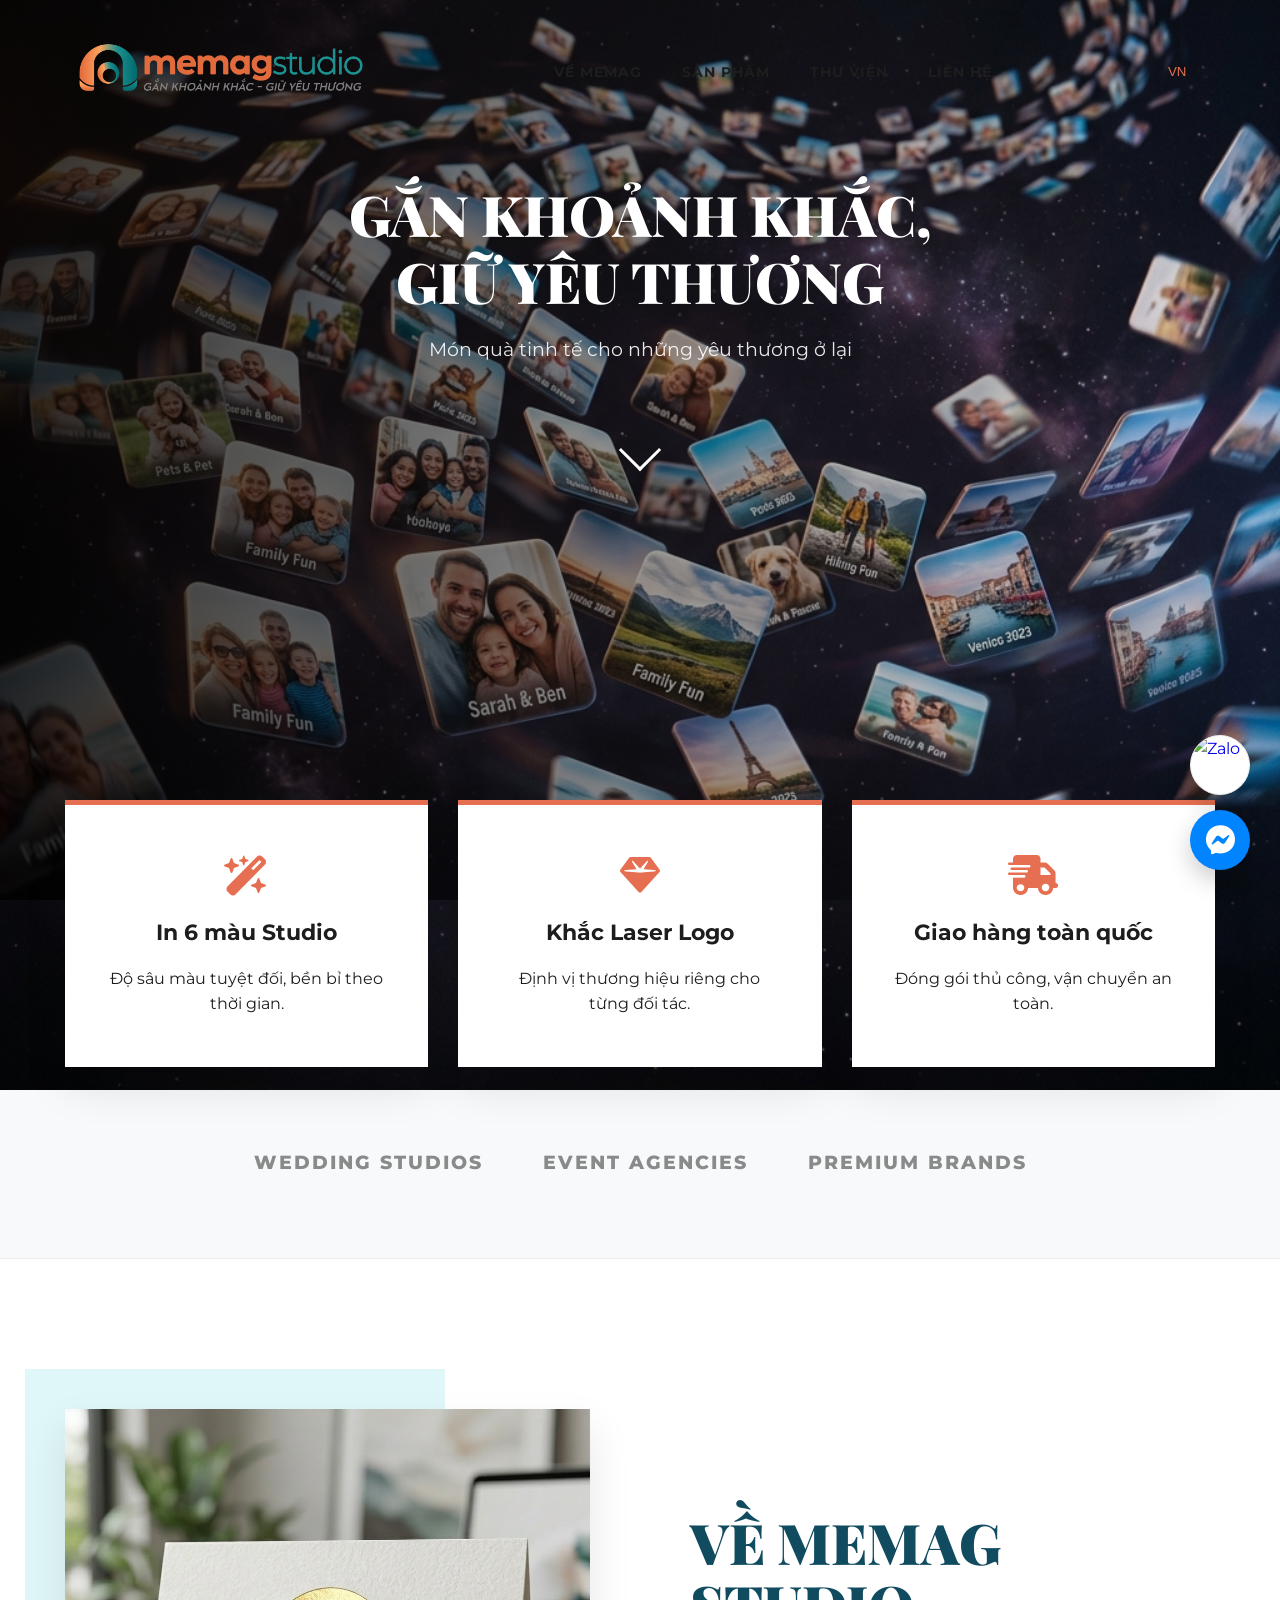
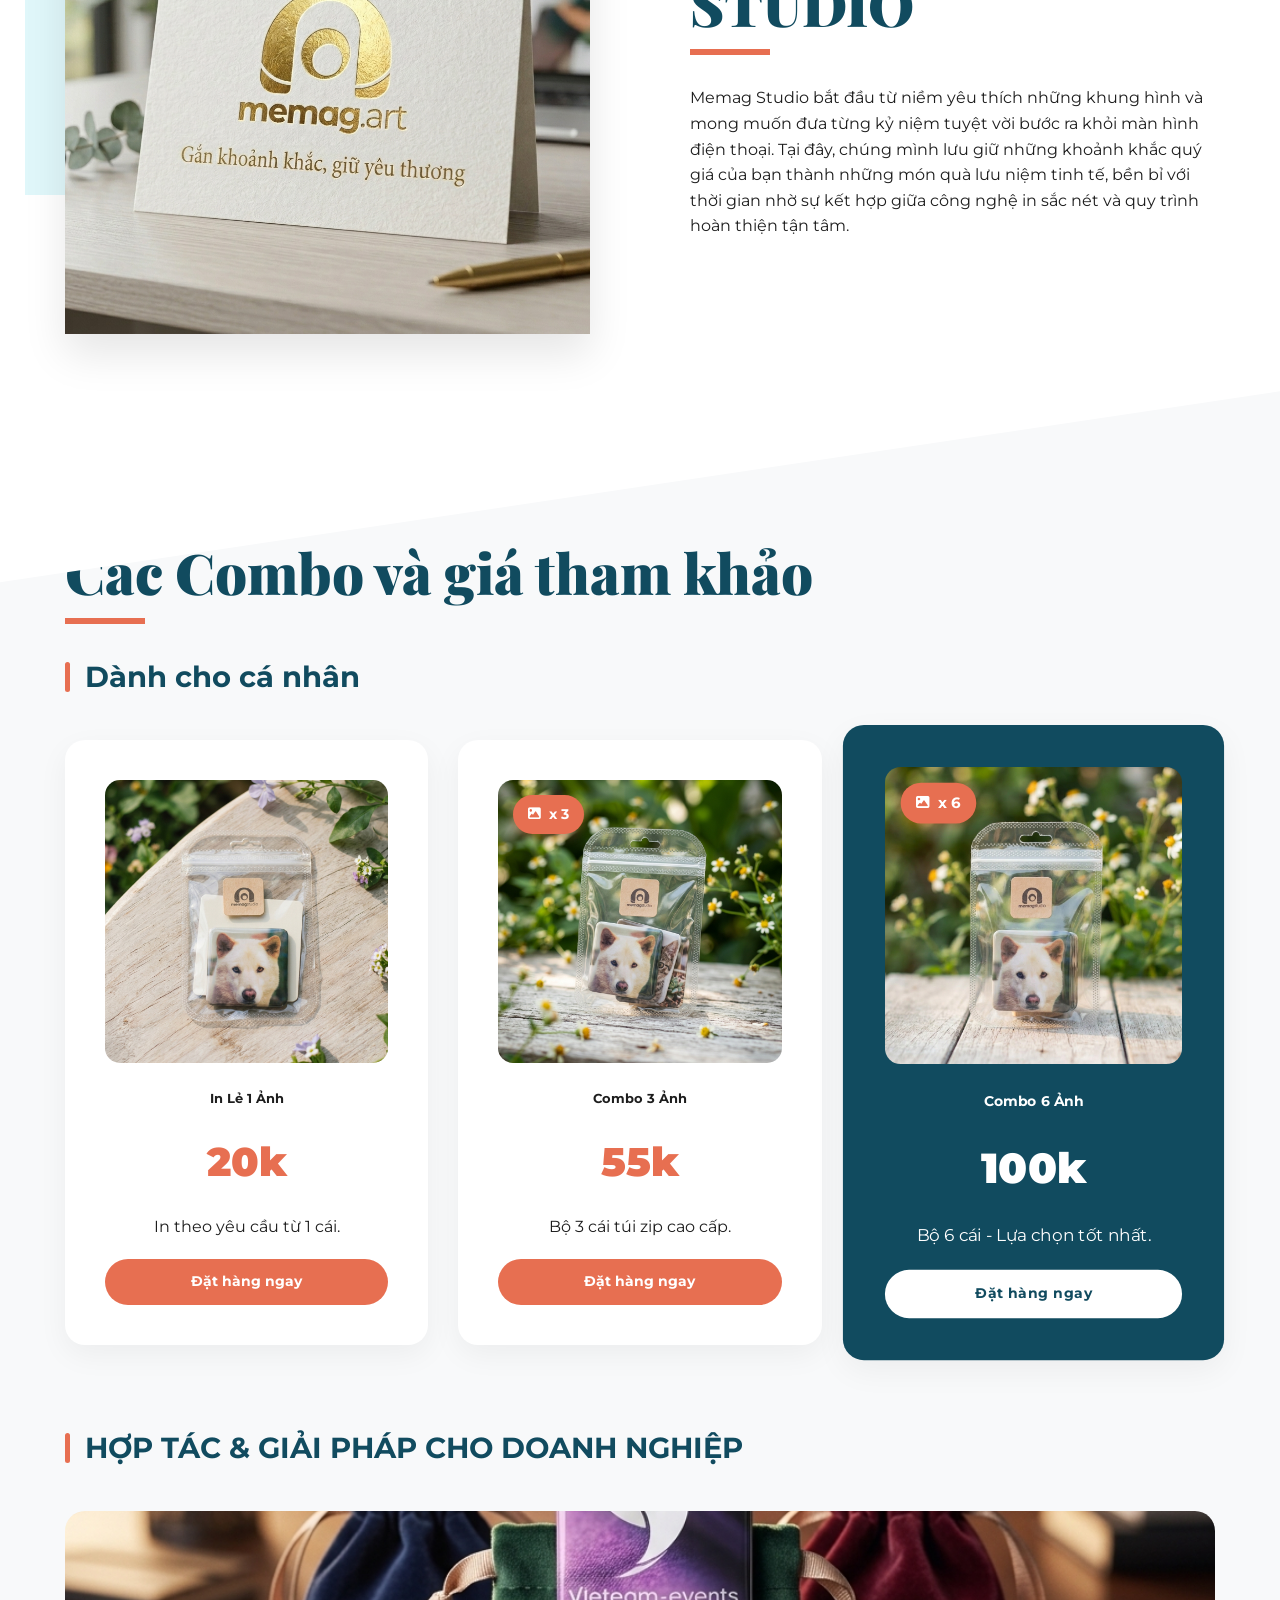
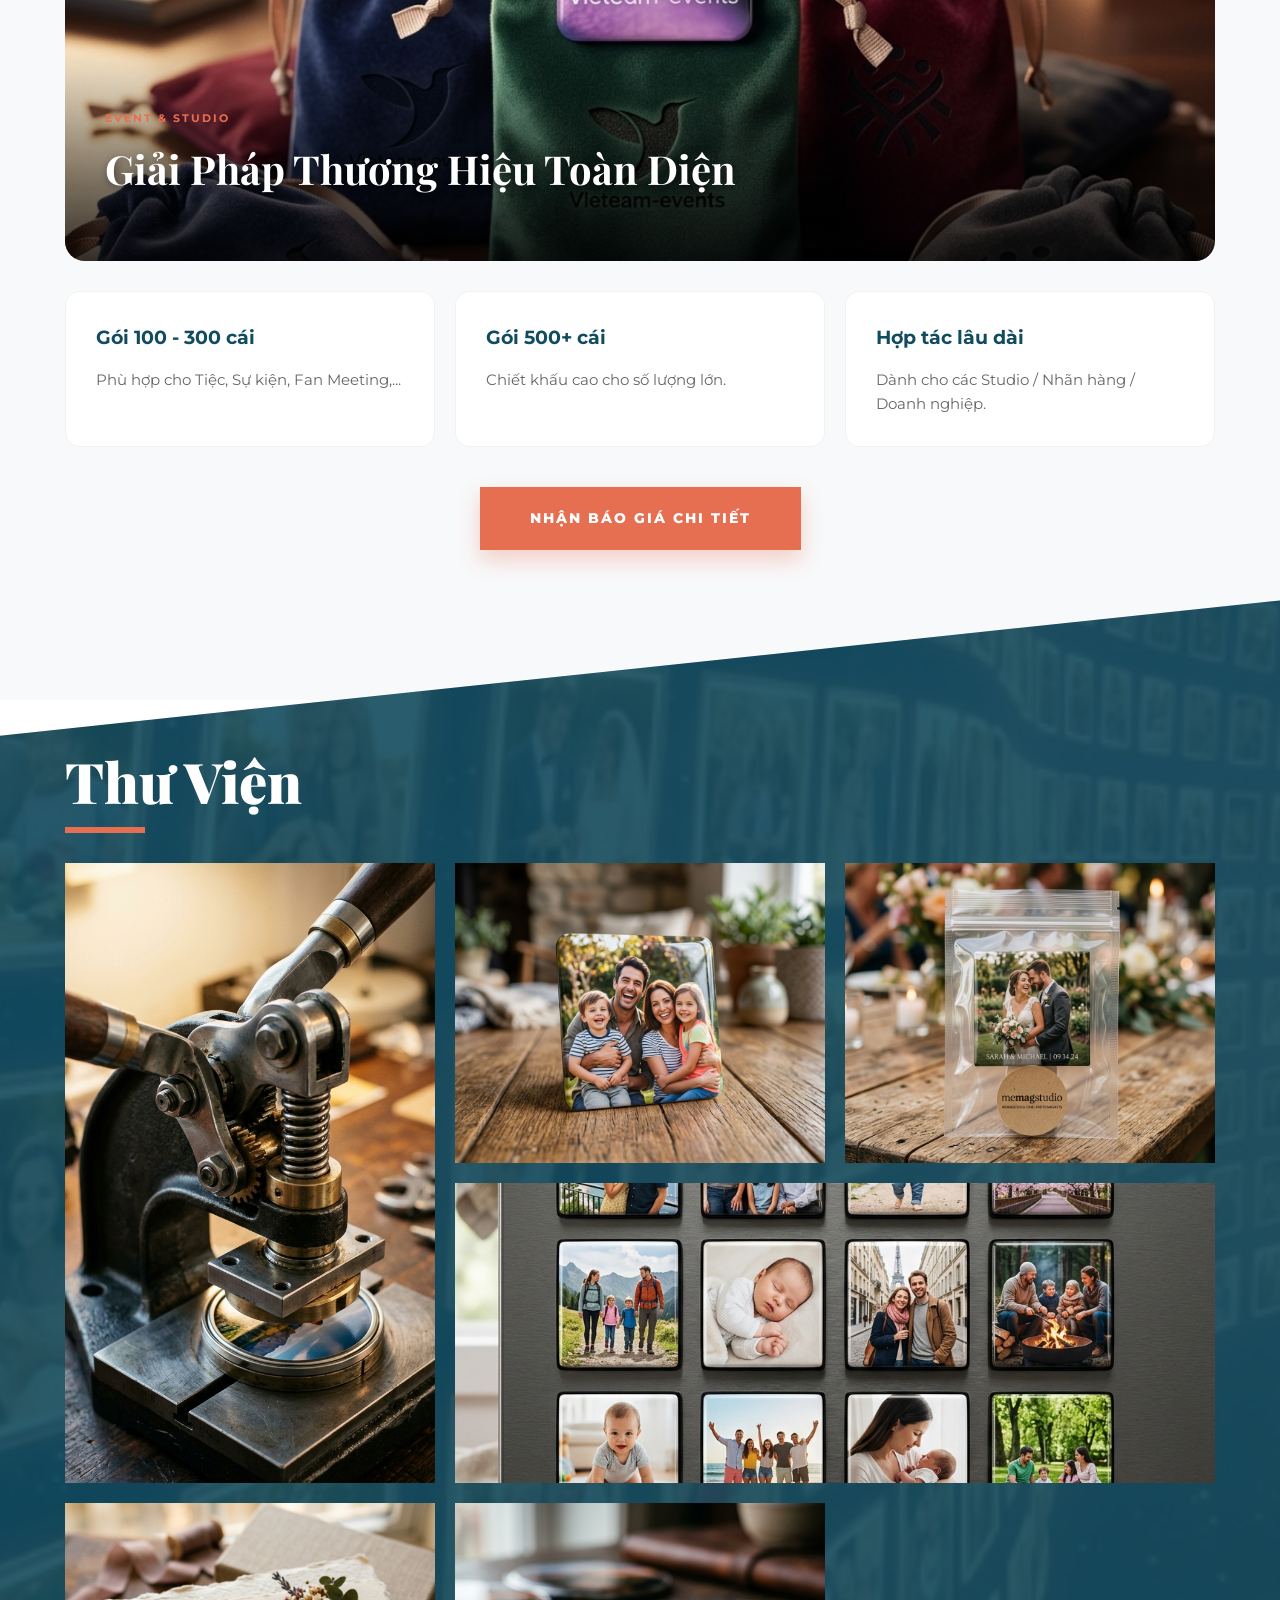
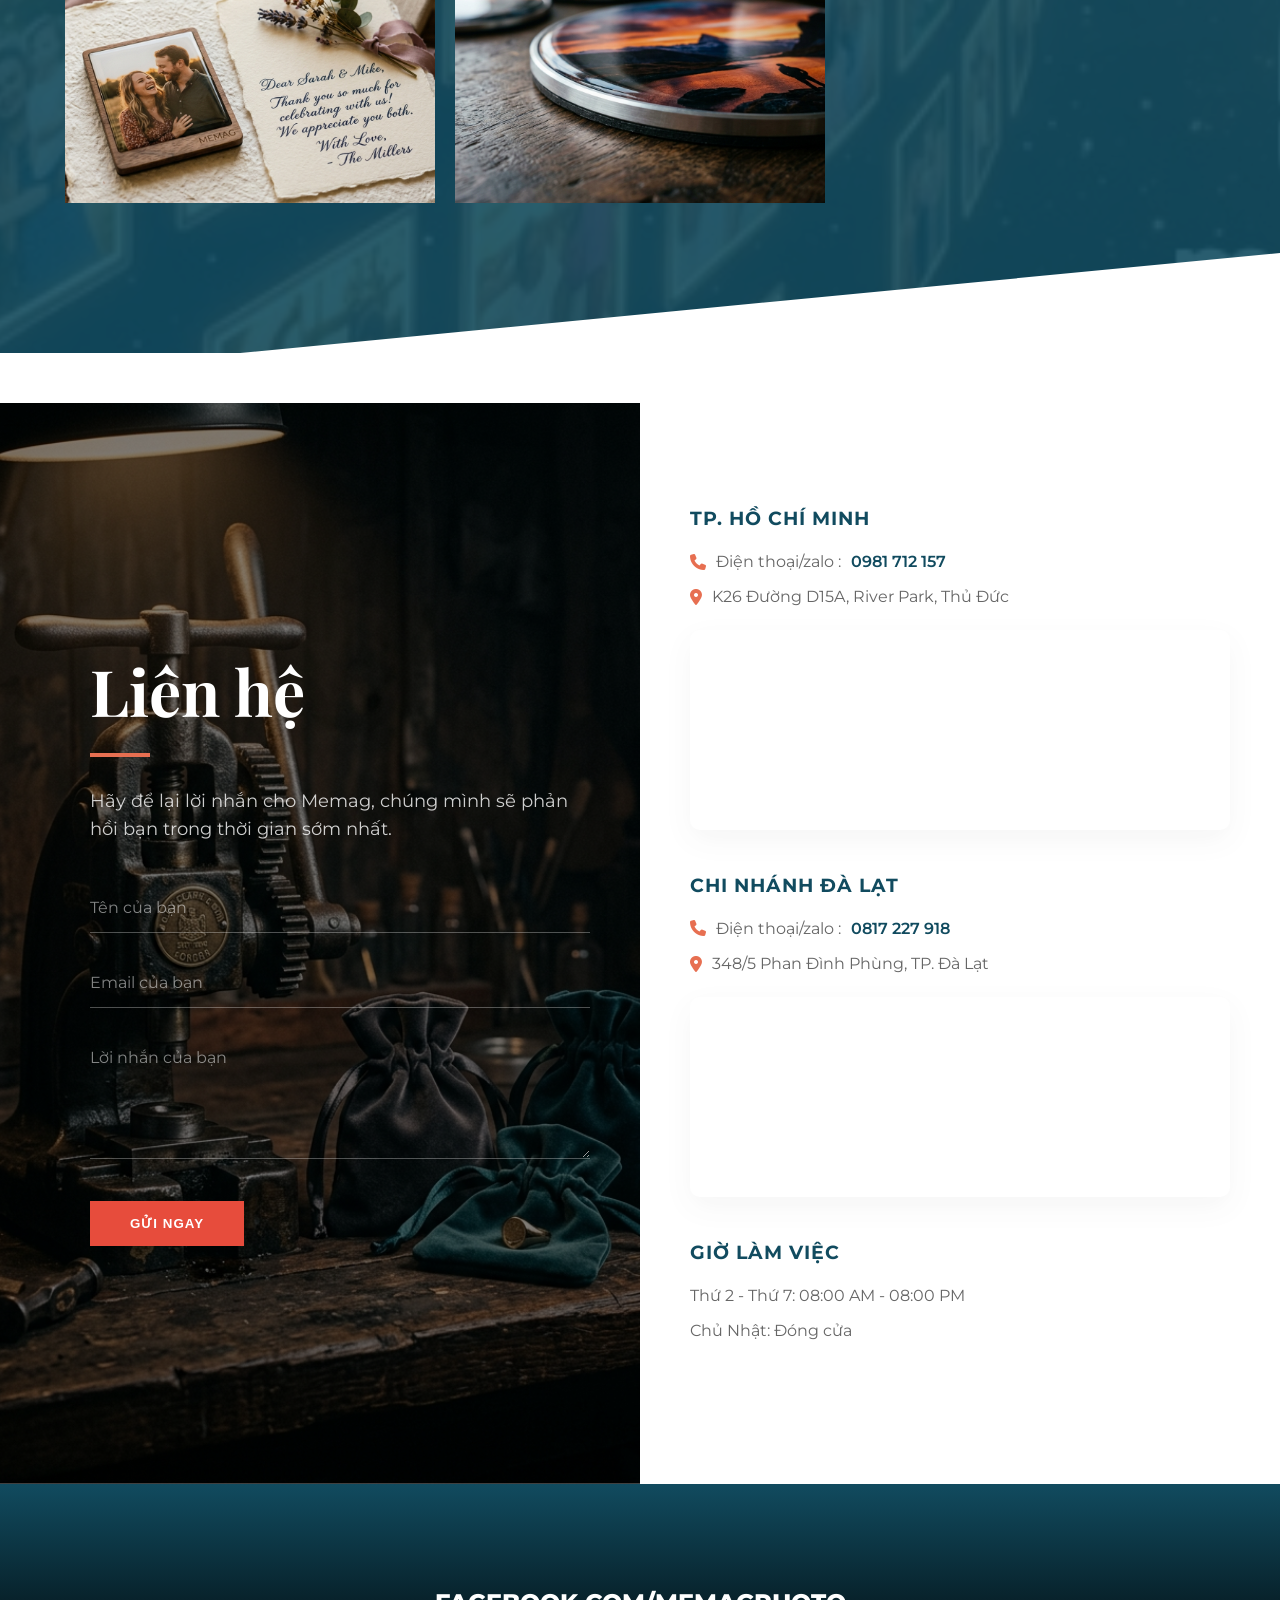
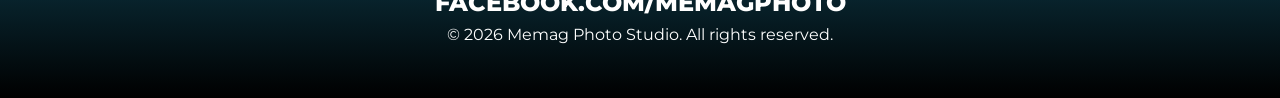
==== commit 93c65abe: "Update index.html" ====
--- a/index.html
+++ b/index.html
@@ -308,8 +308,7 @@
                         <div class="info-block">
                             <h4 data-vi="CHI NHÁNH ĐÀ LẠT" data-en="DALAT BRANCH">CHI NHÁNH ĐÀ LẠT</h4>
                             <p><i class="fa-solid fa-phone"></i> <span data-vi="Điện thoại/zalo :"
-                                    data-en="Phone/Zalo:">Điện thoại/zalo :</span> <a href="tel:0907728548">0907 728
-                                    548</a></p>
+                                    data-en="Phone/Zalo:">Điện thoại/zalo :</span> <a href="https://zalo.me/0817227918">0817 227 918</a></p>
                             <p><i class="fa-solid fa-location-dot"></i> <span
                                     data-vi="348/5 Phan Đình Phùng, TP. Đà Lạt"
                                     data-en="348/5 Phan Dinh Phung, Dalat City">348/5 Phan Đình Phùng, TP. Đà Lạt</span>
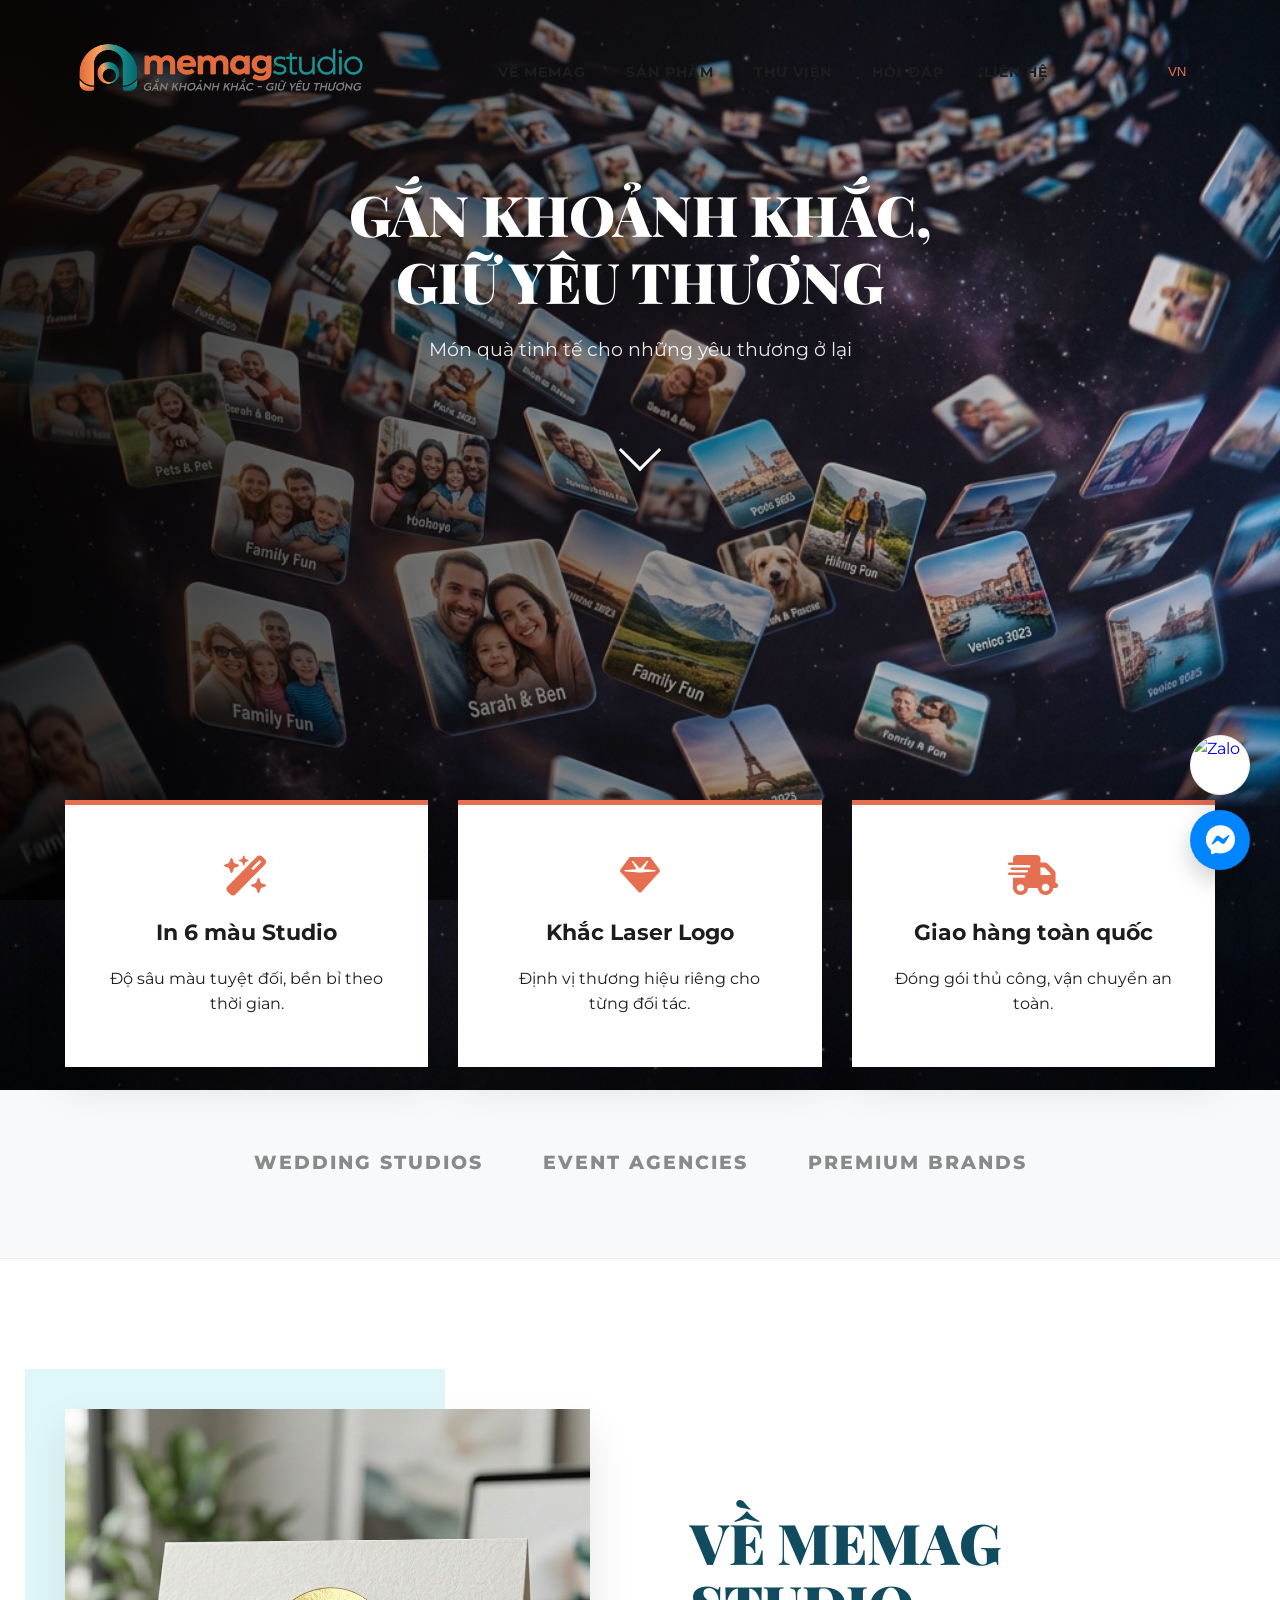
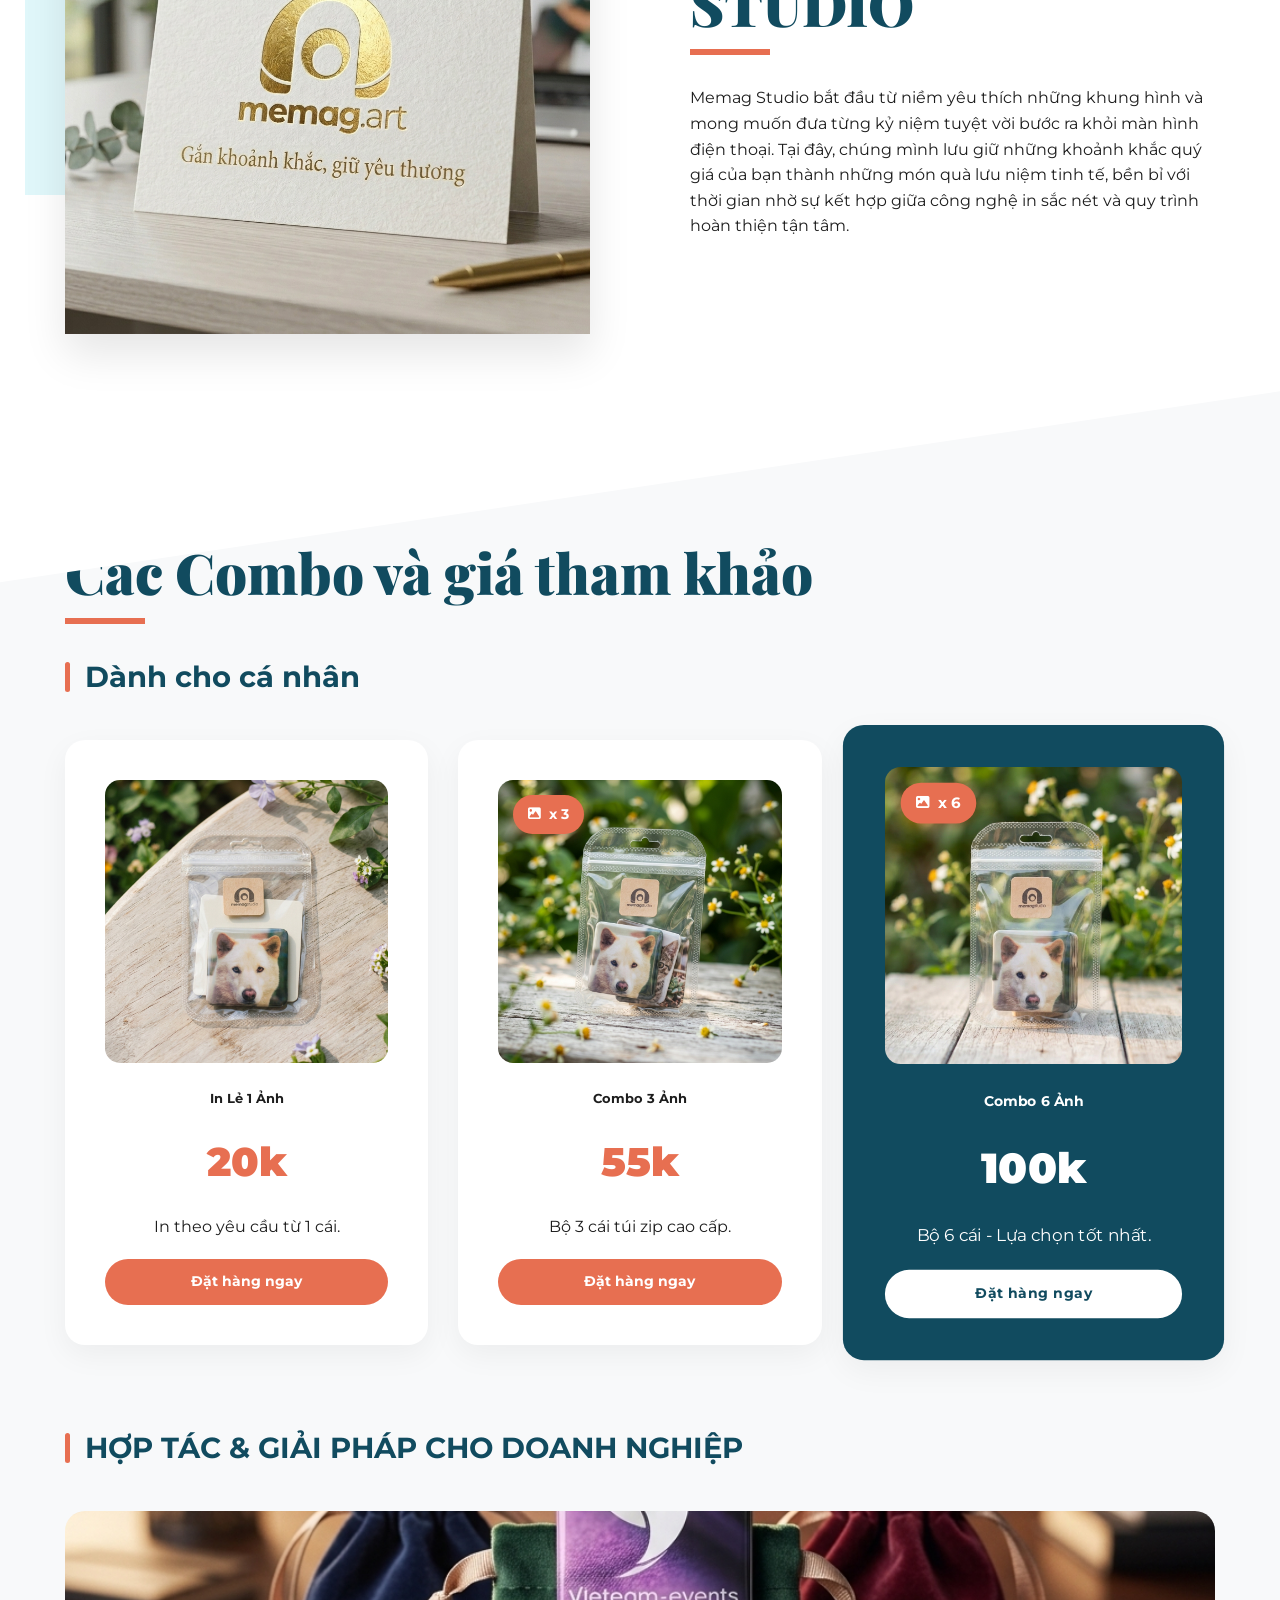
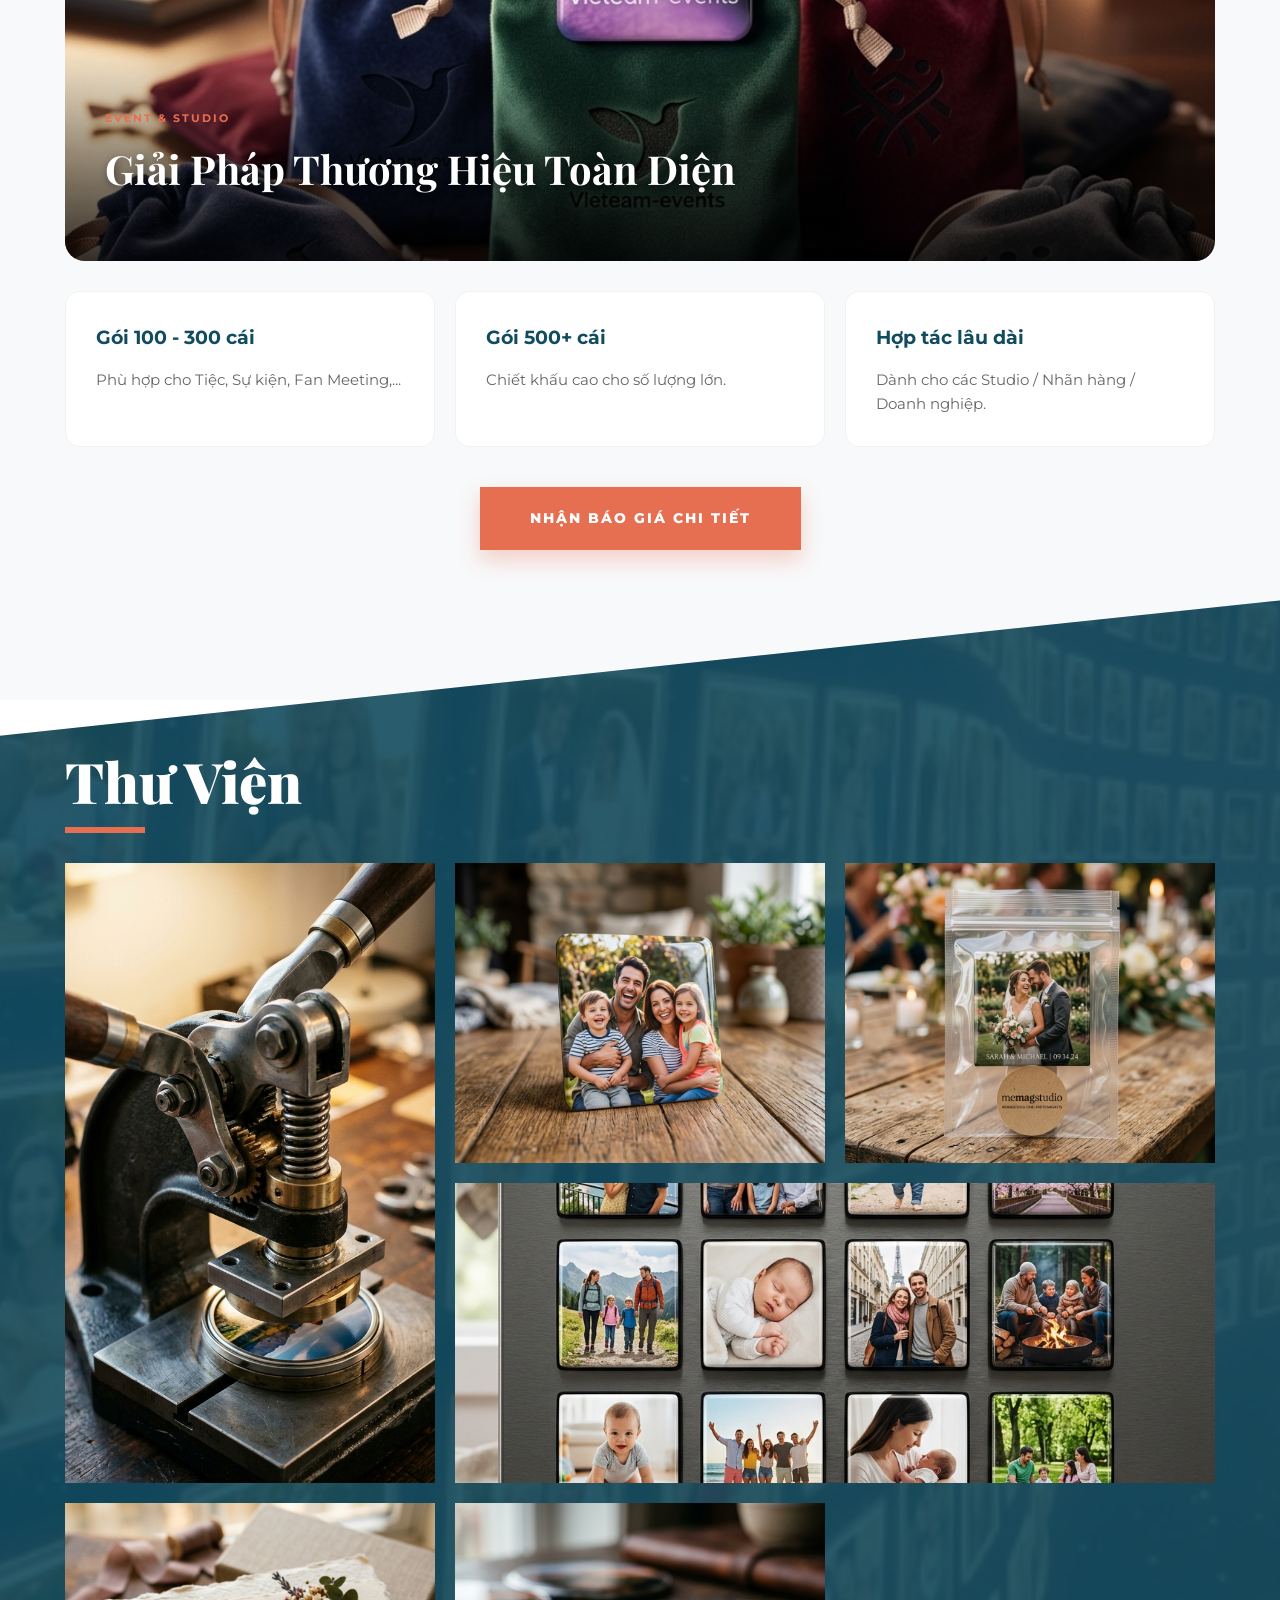
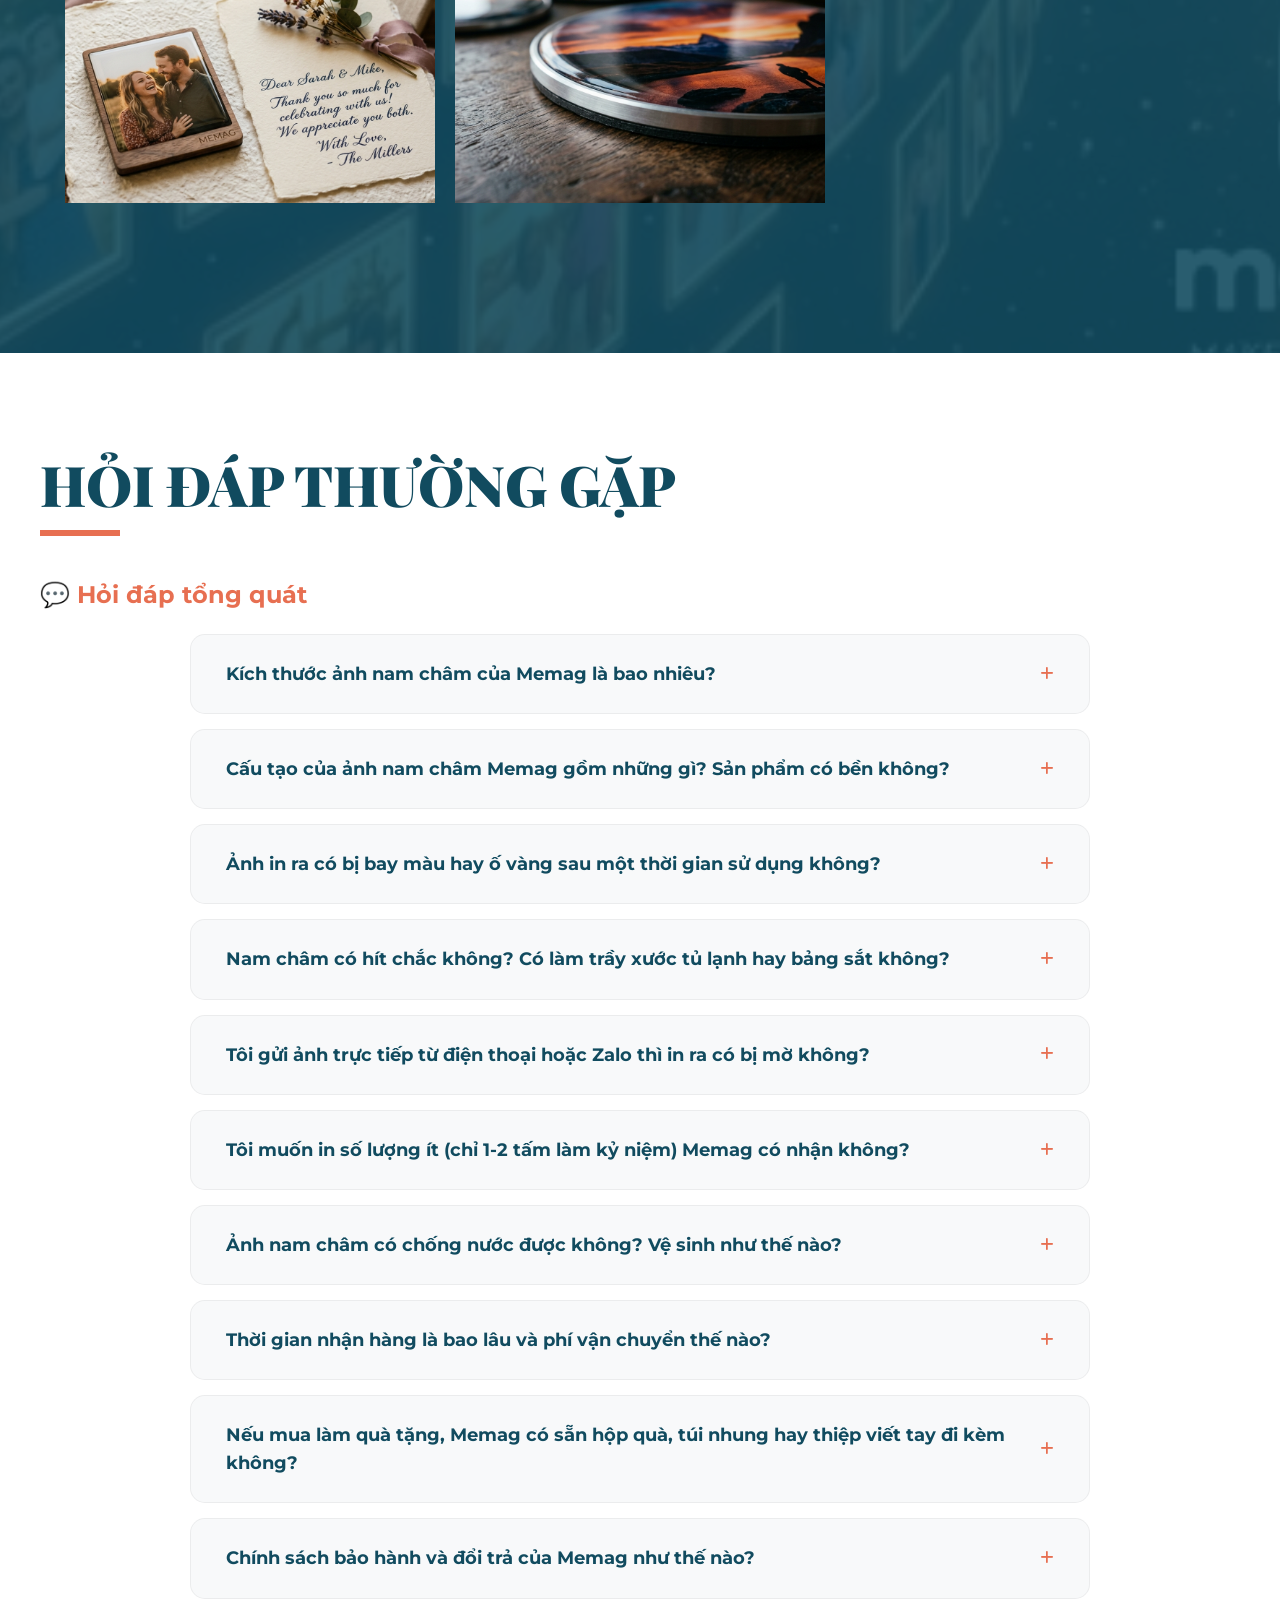
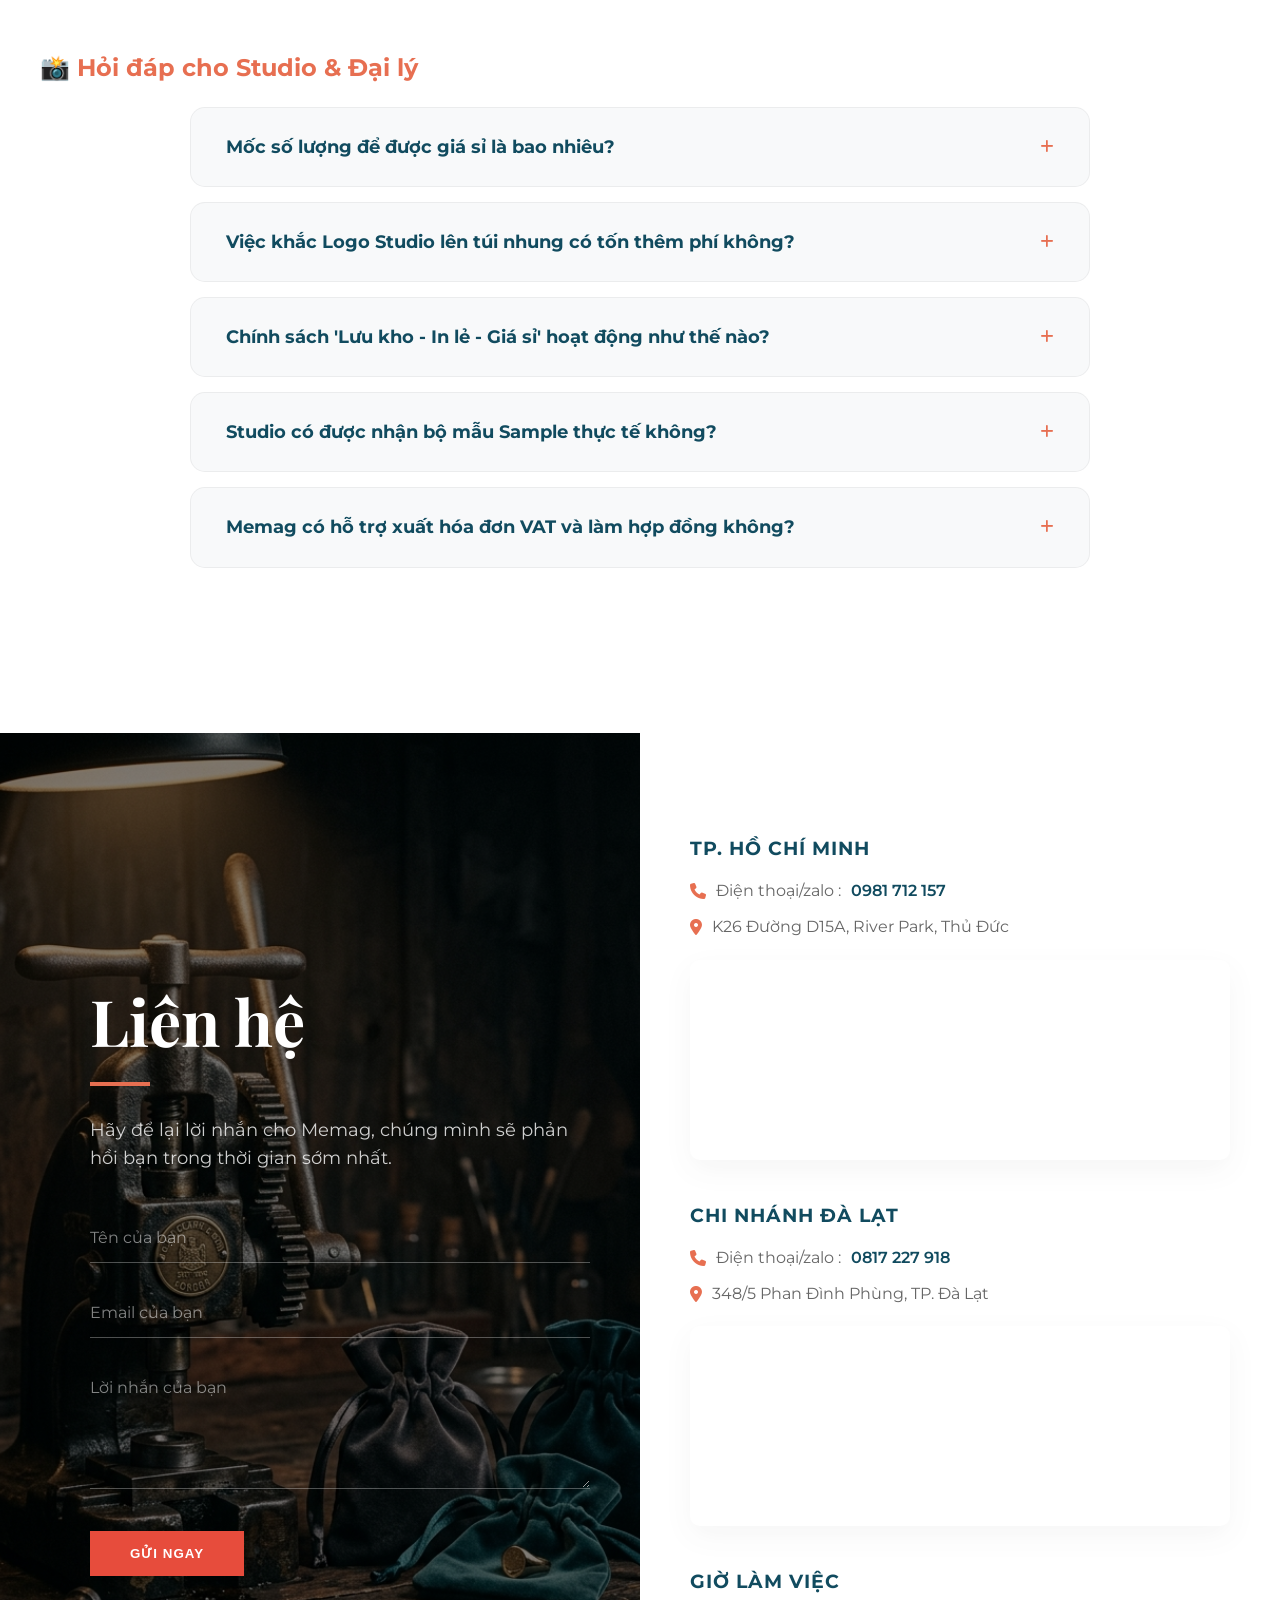
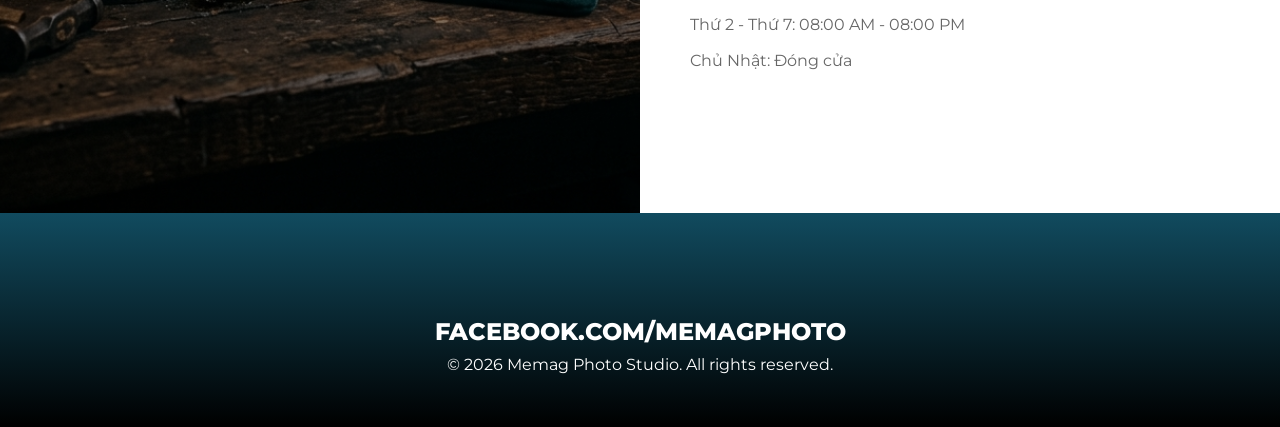
==== commit 5a7bcef3: "cập nhật FAQ" ====
--- a/index.html
+++ b/index.html
@@ -35,6 +35,7 @@
                     <li><a href="#about" data-vi="VỀ MEMAG" data-en="ABOUT">VỀ MEMAG</a></li>
                     <li><a href="#products" data-vi="SẢN PHẨM" data-en="PRODUCTS">SẢN PHẨM</a></li>
                     <li><a href="#gallery" data-vi="THƯ VIỆN" data-en="GALLERY">THƯ VIỆN</a></li>
+                    <li><a href="#faq" data-vi="HỎI ĐÁP" data-en="FAQ">HỎI ĐÁP</a></li>
                     <li><a href="#contact" data-vi="LIÊN HỆ" data-en="CONTACT">LIÊN HỆ</a></li>
                 </ul>
             </nav>
@@ -249,6 +250,184 @@
                 </div>
                 <div class="gallery-item">
                     <img src="img/gallery_6.png" alt="Gallery 6">
+                </div>
+            </div>
+        </div>
+    </section>
+
+    <!-- FAQ Section -->
+    <section id="faq" class="container reveal">
+        <h3 class="section-title" data-vi="HỎI ĐÁP THƯỜNG GẶP" data-en="FREQUENTLY ASKED QUESTIONS">HỎI ĐÁP THƯỜNG GẶP</h3>
+        
+        <h4 class="faq-category-title" data-vi="💬 Hỏi đáp tổng quát" data-en="💬 General Q&A" style="margin-top: 40px; margin-bottom: 20px; color: var(--primary-orange); font-size: 1.5rem; font-weight: 700;">💬 Hỏi đáp tổng quát</h4>
+        <div class="faq-container">
+            <!-- FAQ 1 -->
+            <div class="faq-item">
+                <div class="faq-question">
+                    <h4 data-vi="Kích thước ảnh nam châm của Memag là bao nhiêu?" data-en="What is the size of Memag photo magnets?">Kích thước ảnh nam châm của Memag là bao nhiêu?</h4>
+                    <i class="fa-solid fa-plus"></i>
+                </div>
+                <div class="faq-answer">
+                    <p data-vi="Hiện tại, kích thước tiêu chuẩn và được yêu thích nhất của Memag là khổ vuông 5cm x 5cm được bo góc tròn mềm mại, rất tinh tế. Ngoài ra, Memag đang nghiên cứu và phát triển thêm các khổ hình chữ nhật mới như 90mm x 65mm và 80mm x 53mm để đa dạng hóa nhu cầu trưng bày của bạn trong thời gian tới."
+                       data-en="Currently, Memag's standard and most popular size is the square 5cm x 5cm with elegant rounded corners. In addition, Memag is researching and developing new rectangular sizes: 90mm x 65mm and 80mm x 53mm to diversify your display needs in the near future.">Hiện tại, kích thước tiêu chuẩn và được yêu thích nhất của Memag là khổ vuông 5cm x 5cm được bo góc tròn mềm mại, rất tinh tế. Ngoài ra, Memag đang nghiên cứu và phát triển thêm các khổ hình chữ nhật mới như 90mm x 65mm và 80mm x 53mm để đa dạng hóa nhu cầu trưng bày của bạn trong thời gian tới.</p>
+                </div>
+            </div>
+            <!-- FAQ 2 -->
+            <div class="faq-item">
+                <div class="faq-question">
+                    <h4 data-vi="Cấu tạo của ảnh nam châm Memag gồm những gì? Sản phẩm có bền không?" data-en="What is the structure of Memag photo magnets? Are they durable?">Cấu tạo của ảnh nam châm Memag gồm những gì? Sản phẩm có bền không?</h4>
+                    <i class="fa-solid fa-plus"></i>
+                </div>
+                <div class="faq-answer">
+                    <p data-vi="Ảnh nam châm Memag được chế tác cực kỳ chắc chắn với cấu tạo tối ưu gồm 5 lớp chuyên dụng:<br>1. Lớp màng bảo vệ bên trên: Chống trầy xước, hạn chế bám vân tay và bảo vệ màu ảnh hạn chế bạt màu vì thời gian và UV.<br>2. Lớp hình ảnh: Sử dụng công nghệ in phun cao cấp sắc nét, giữ trọn vẹn từng chi tiết.<br>3. Lớp kim loại: Tạo độ cứng cáp, chịu lực và giữ cho ảnh phẳng phiu, không bị cong vênh.<br>4. Lớp nhựa đế: Tăng độ liên kết và bền bỉ tối đa cho sản phẩm.<br>5. Lớp nam châm dẻo cao cấp: Hít chặt vào các bề mặt kim loại.<br>Nhờ cấu tạo 5 lớp này, ảnh nam châm của chúng tôi vô cùng bền bỉ, không sợ rách hay hỏng khi vô tình va đập.<br><br><img src='img/memag_infographic_limit_uv.png' alt='Cấu tạo nam châm Memag' style='max-width: 100%; width: 100%; height: auto; border-radius: 10px; margin-top: 15px; display: block;' />"
+                       data-en="Memag photo magnets are crafted extremely sturdily with an optimized structure of 5 specialized layers:<br>1. Protective top membrane: Protects against scratches, fingerprints, and limits color fading from time and UV rays.<br>2. Photo layer: Uses high-quality ink-jet printing for sharp, true-to-life details.<br>3. Metal layer: Provides rigidity, impact resistance, and keeps the photo flat without warping.<br>4. Plastic base layer: Reinforces thickness and solidifies the entire structure.<br>5. Flexible rubber magnet layer: Strongly adheres to metal surfaces.<br>Thanks to this 5-layer design, our photo magnets are extremely durable.<br><br><img src='img/memag_infographic_limit_uv.png' alt='Memag Magnet Structure' style='max-width: 100%; width: 100%; height: auto; border-radius: 10px; margin-top: 15px; display: block;' />">Ảnh nam châm Memag được chế tác cực kỳ chắc chắn với cấu tạo tối ưu gồm 5 lớp chuyên dụng:<br>1. Lớp màng bảo vệ bên trên: Chống trầy xước, hạn chế bám vân tay và bảo vệ màu ảnh hạn chế bạt màu vì thời gian và UV.<br>2. Lớp hình ảnh: Sử dụng công nghệ in phun cao cấp sắc nét, giữ trọn vẹn từng chi tiết.<br>3. Lớp kim loại: Tạo độ cứng cáp, chịu lực và giữ cho ảnh phẳng phiu, không bị cong vênh.<br>4. Lớp nhựa đế: Tăng độ liên kết và bền bỉ tối đa cho sản phẩm.<br>5. Lớp nam châm dẻo cao cấp: Hít chặt vào các bề mặt kim loại.<br>Nhờ cấu tạo 5 lớp này, ảnh nam châm của chúng tôi vô cùng bền bỉ, không sợ rách hay hỏng khi vô tình va đập.<br><br><img src='img/memag_infographic_limit_uv.png' alt='Cấu tạo nam châm Memag' style='max-width: 100%; width: 100%; height: auto; border-radius: 10px; margin-top: 15px; display: block;' /></p>
+                </div>
+            </div>
+            <!-- FAQ 3 -->
+            <div class="faq-item">
+                <div class="faq-question">
+                    <h4 data-vi="Ảnh in ra có bị bay màu hay ố vàng sau một thời gian sử dụng không?" data-en="Will the printed photos fade or turn yellow over time?">Ảnh in ra có bị bay màu hay ố vàng sau một thời gian sử dụng không?</h4>
+                    <i class="fa-solid fa-plus"></i>
+                </div>
+                <div class="faq-answer">
+                    <p data-vi="Ảnh in ra có khả năng bạt màu theo thời gian nhưng với lớp màng phủ bảo vệ bên trên, thời gian giữ màu sẽ lâu hơn rất nhiều (tầm 1 - 2 năm mới bắt đầu bạt màu nhẹ). Còn về hiện tượng ố vàng thì bạn hoàn toàn yên tâm vì sản phẩm sẽ không bị ố vàng."
+                       data-en="Photos may fade slightly over time, but with the top protective membrane, the color retention is extended significantly (takes about 1-2 years to start fading slightly). As for yellowing, the product will not turn yellow.">Ảnh in ra có khả năng bạt màu theo thời gian nhưng với lớp màng phủ bảo vệ bên trên, thời gian giữ màu sẽ lâu hơn rất nhiều (tầm 1 - 2 năm mới bắt đầu bạt màu nhẹ). Còn về hiện tượng ố vàng thì bạn hoàn toàn yên tâm vì sản phẩm sẽ không bị ố vàng.</p>
+                </div>
+            </div>
+            <!-- FAQ 4 -->
+            <div class="faq-item">
+                <div class="faq-question">
+                    <h4 data-vi="Nam châm có hít chắc không? Có làm trầy xước tủ lạnh hay bảng sắt không?" data-en="Do the magnets hold firmly? Will they scratch surfaces?">Nam châm có hít chắc không? Có làm trầy xước tủ lạnh hay bảng sắt không?</h4>
+                    <i class="fa-solid fa-plus"></i>
+                </div>
+                <div class="faq-answer">
+                    <p data-vi="Lớp nam châm dẻo ở mặt sau của Memag có lực hít rất tốt và bám chắc chắn. Về mặt lý thuyết, lớp nam châm vẫn có khả năng gây xước nếu bị ma sát mạnh, tuy nhiên khi sử dụng bạn chỉ cần lưu ý gắn nhẹ và gỡ nhẹ thì sẽ không làm trầy xước bề mặt tủ lạnh hay bảng sắt của bạn."
+                       data-en="The flexible magnet on the back has good magnetic hold and clings firmly. Theoretically, it can cause minor scratches if rubbed heavily. However, simply attach and remove gently to avoid scratching.">Lớp nam châm dẻo ở mặt sau của Memag có lực hít rất tốt và bám chắc chắn. Về mặt lý thuyết, lớp nam châm vẫn có khả năng gây xước nếu bị ma sát mạnh, tuy nhiên khi sử dụng bạn chỉ cần lưu ý gắn nhẹ và gỡ nhẹ thì sẽ không làm trầy xước bề mặt tủ lạnh hay bảng sắt của bạn.</p>
+                </div>
+            </div>
+            <!-- FAQ 5 -->
+            <div class="faq-item">
+                <div class="faq-question">
+                    <h4 data-vi="Tôi gửi ảnh trực tiếp từ điện thoại hoặc Zalo thì in ra có bị mờ không?" data-en="Will photos sent directly from Zalo or phone print blurry?">Tôi gửi ảnh trực tiếp từ điện thoại hoặc Zalo thì in ra có bị mờ không?</h4>
+                    <i class="fa-solid fa-plus"></i>
+                </div>
+                <div class="faq-answer">
+                    <p data-vi="Bạn hoàn toàn có thể gửi ảnh chụp bằng điện thoại qua Zalo (nên chọn chế độ gửi 'HD' để giữ chất lượng tốt nhất). Đội ngũ kỹ thuật của Memag sẽ kiểm tra độ phân giải của ảnh trước khi in và thông báo ngay nếu ảnh quá mờ để đảm bảo thành phẩm sắc nét nhất có thể."
+                       data-en="You can send photos via Zalo (select 'HD' for best quality). Memag's technical team will check the resolution and notify you if it is too blurry to ensure the sharpest result.">Bạn hoàn toàn có thể gửi ảnh chụp bằng điện thoại qua Zalo (nên chọn chế độ gửi 'HD' để giữ chất lượng tốt nhất). Đội ngũ kỹ thuật của Memag sẽ kiểm tra độ phân giải của ảnh trước khi in và thông báo ngay nếu ảnh quá mờ để đảm bảo thành phẩm sắc nét nhất có thể.</p>
+                </div>
+            </div>
+            <!-- FAQ 6 -->
+            <div class="faq-item">
+                <div class="faq-question">
+                    <h4 data-vi="Tôi muốn in số lượng ít (chỉ 1-2 tấm làm kỷ niệm) Memag có nhận không?" data-en="Can I print in small quantities (1-2 pieces)?">Tôi muốn in số lượng ít (chỉ 1-2 tấm làm kỷ niệm) Memag có nhận không?</h4>
+                    <i class="fa-solid fa-plus"></i>
+                </div>
+                <div class="faq-answer">
+                    <p data-vi="CÓ. Memag trân trọng mọi khoảnh khắc kỷ niệm của bạn và nhận in từ 1 tấm. Bạn có thể thoải mái lựa chọn in những bức ảnh ý nghĩa nhất của gia đình, bạn bè hoặc thú cưng mà không lo giới hạn số lượng."
+                       data-en="YES. Memag treasures all your memories and accepts printing from just 1 piece. Feel free to print without quantity limits.">CÓ. Memag trân trọng mọi khoảnh khắc kỷ niệm của bạn và nhận in từ 1 tấm. Bạn có thể thoải mái lựa chọn in những bức ảnh ý nghĩa nhất của gia đình, bạn bè hoặc thú cưng mà không lo giới hạn số lượng.</p>
+                </div>
+            </div>
+            <!-- FAQ 7 -->
+            <div class="faq-item">
+                <div class="faq-question">
+                    <h4 data-vi="Ảnh nam châm có chống nước được không? Vệ sinh như thế nào?" data-en="Are the photo magnets waterproof? How do I clean them?">Ảnh nam châm có chống nước được không? Vệ sinh như thế nào?</h4>
+                    <i class="fa-solid fa-plus"></i>
+                </div>
+                <div class="faq-answer">
+                    <p data-vi="Với lớp màng bảo vệ trên bề mặt và phần đế nhựa cứng cáp, ảnh có khả năng kháng nước bề mặt nhẹ (chống ẩm mốc và các giọt nước bắn). Nếu ảnh bị bám bụi bẩn hoặc vân tay, bạn chỉ cần dùng khăn giấy hoặc vải mềm ẩm lau nhẹ nhàng là ảnh sẽ sạch bóng như mới."
+                       data-en="With the protective top membrane and sturdy base, the photos are slightly water-resistant. If dusty or fingerprinted, wipe gently with a dry paper towel or soft damp cloth.">Với lớp màng bảo vệ trên bề mặt và phần đế nhựa cứng cáp, ảnh có khả năng kháng nước bề mặt nhẹ (chống ẩm mốc và các giọt nước bắn). Nếu ảnh bị bám bụi bẩn hoặc vân tay, bạn chỉ cần dùng khăn giấy hoặc vải mềm ẩm lau nhẹ nhàng là ảnh sẽ sạch bóng như mới.</p>
+                </div>
+            </div>
+            <!-- FAQ 8 -->
+            <div class="faq-item">
+                <div class="faq-question">
+                    <h4 data-vi="Thời gian nhận hàng là bao lâu và phí vận chuyển thế nào?" data-en="How long does delivery take and what is the shipping fee?">Thời gian nhận hàng là bao lâu và phí vận chuyển thế nào?</h4>
+                    <i class="fa-solid fa-plus"></i>
+                </div>
+                <div class="faq-answer">
+                    <p data-vi="- Thời gian sản xuất & giao hàng: Từ 1 - 3 ngày làm việc đối với TP.HCM và Đà Lạt; từ 3 - 5 ngày đối với các tỉnh thành khác.<br>- Phí vận chuyển: Sẽ được tính theo biểu phí của đơn vị vận chuyển (giao động từ 20.000đ - 30.000đ). Với các đơn hàng đạt giá trị tối thiểu theo chương trình khuyến mãi, Memag sẽ hỗ trợ miễn phí vận chuyển."
+                       data-en="- Production & Delivery: 1 - 3 working days for HCMC/Dalat; 3 - 5 days elsewhere.<br>- Shipping fee: Charged by carrier rates (about 20k - 30k VND). Free shipping applies to qualifying orders.">- Thời gian sản xuất & giao hàng: Từ 1 - 3 ngày làm việc đối với TP.HCM và Đà Lạt; từ 3 - 5 ngày đối với các tỉnh thành khác.<br>- Phí vận chuyển: Sẽ được tính theo biểu phí của đơn vị vận chuyển (giao động từ 20.000đ - 30.000đ). Với các đơn hàng đạt giá trị tối thiểu theo chương trình khuyến mãi, Memag sẽ hỗ trợ miễn phí vận chuyển.</p>
+                </div>
+            </div>
+            <!-- FAQ 9 -->
+            <div class="faq-item">
+                <div class="faq-question">
+                    <h4 data-vi="Nếu mua làm quà tặng, Memag có sẵn hộp quà, túi nhung hay thiệp viết tay đi kèm không?" data-en="Do you offer gift boxes, velvet bags, or handwritten cards for gifts?">Nếu mua làm quà tặng, Memag có sẵn hộp quà, túi nhung hay thiệp viết tay đi kèm không?</h4>
+                    <i class="fa-solid fa-plus"></i>
+                </div>
+                <div class="faq-answer">
+                    <p data-vi="Có. Memag luôn hướng đến trải nghiệm quà tặng trọn vẹn nhất. Mọi đơn hàng đều được đóng gói tỉ mỉ, đi kèm tùy chọn túi nhung sang trọng, hộp quà trang nhã và thiệp viết tay theo nội dung yêu cầu của bạn để giúp bạn dễ dàng gửi gắm tâm tư."
+                       data-en="Yes. All orders are carefully packaged, with options for elegant velvet bags, beautiful gift boxes, and handwritten cards to help you easily convey your thoughts.">Có. Memag luôn hướng đến trải nghiệm quà tặng trọn vẹn nhất. Mọi đơn hàng đều được đóng gói tỉ mỉ, đi kèm tùy chọn túi nhung sang trọng, hộp quà trang nhã và thiệp viết tay theo nội dung yêu cầu của bạn để giúp bạn dễ dàng gửi gắm tâm tư.</p>
+                </div>
+            </div>
+            <!-- FAQ 10 -->
+            <div class="faq-item">
+                <div class="faq-question">
+                    <h4 data-vi="Chính sách bảo hành và đổi trả của Memag như thế nào?" data-en="What is the warranty and return policy?">Chính sách bảo hành và đổi trả của Memag như thế nào?</h4>
+                    <i class="fa-solid fa-plus"></i>
+                </div>
+                <div class="faq-answer">
+                    <p data-vi="Với phương châm đặt sự hài lòng của khách hàng lên hàng đầu, Memag cam kết hỗ trợ in lại và đổi trả miễn phí 100% nếu sản phẩm nhận được bị lỗi sản xuất, lỗi móp méo do vận chuyển, hoặc sai lệch hình ảnh so với mẫu bạn đã chốt duyệt ban đầu."
+                       data-en="Customer satisfaction is our top priority. Memag commits to supporting free reprints and 100% free returns if the product has manufacturing defects, transport damage, or differs from the approved layout.">Với phương châm đặt sự hài lòng của khách hàng lên hàng đầu, Memag cam kết hỗ trợ in lại và đổi trả miễn phí 100% nếu sản phẩm nhận được bị lỗi sản xuất, lỗi móp méo do vận chuyển, hoặc sai lệch hình ảnh so với mẫu bạn đã chốt duyệt ban đầu.</p>
+                </div>
+            </div>
+        </div>
+
+        <h4 class="faq-category-title" data-vi="📸 Hỏi đáp cho Studio & Đại lý" data-en="📸 For Studios & Agencies" style="margin-top: 50px; margin-bottom: 20px; color: var(--primary-orange); font-size: 1.5rem; font-weight: 700;">📸 Hỏi đáp cho Studio & Đại lý</h4>
+        <div class="faq-container">
+            <!-- Studio FAQ 1 -->
+            <div class="faq-item">
+                <div class="faq-question">
+                    <h4 data-vi="Mốc số lượng để được giá sỉ là bao nhiêu?" data-en="What is the wholesale minimum quantity?">Mốc số lượng để được giá sỉ là bao nhiêu?</h4>
+                    <i class="fa-solid fa-plus"></i>
+                </div>
+                <div class="faq-answer">
+                    <p data-vi="Memag áp dụng chính sách sỉ từ 20 tấm. Đặc biệt gói hợp tác >100 cái, chiết khấu lên đến 40% (chỉ còn 12.000 VNĐ/cái)."
+                       data-en="Wholesale starts from 20 pieces. For >100 pieces, discounts reach 40% (only 12,000 VND/piece).">Memag áp dụng chính sách sỉ từ 20 tấm. Đặc biệt gói hợp tác >100 cái, chiết khấu lên đến 40% (chỉ còn 12.000 VNĐ/cái).</p>
+                </div>
+            </div>
+            <!-- Studio FAQ 2 -->
+            <div class="faq-item">
+                <div class="faq-question">
+                    <h4 data-vi="Việc khắc Logo Studio lên túi nhung có tốn thêm phí không?" data-en="Is there a fee for engraving the Studio Logo on the velvet bag?">Việc khắc Logo Studio lên túi nhung có tốn thêm phí không?</h4>
+                    <i class="fa-solid fa-plus"></i>
+                </div>
+                <div class="faq-answer">
+                    <p data-vi="Hoàn toàn MIỄN PHÍ. Đây là đặc quyền dành riêng cho đối tác Studio để tăng tính chuyên nghiệp và nhận diện thương hiệu."
+                       data-en="Completely FREE. This is a special privilege for Studio partners to enhance professionalism and brand recognition.">Hoàn toàn MIỄN PHÍ. Đây là đặc quyền dành riêng cho đối tác Studio để tăng tính chuyên nghiệp và nhận diện thương hiệu.</p>
+                </div>
+            </div>
+            <!-- Studio FAQ 3 -->
+            <div class="faq-item">
+                <div class="faq-question">
+                    <h4 data-vi="Chính sách 'Lưu kho - In lẻ - Giá sỉ' hoạt động như thế nào?" data-en="How does the 'Warehousing - Individual Print - Wholesale Price' policy work?">Chính sách 'Lưu kho - In lẻ - Giá sỉ' hoạt động như thế nào?</h4>
+                    <i class="fa-solid fa-plus"></i>
+                </div>
+                <div class="faq-answer">
+                    <p data-vi="Studio thanh toán trước cho gói số lượng lớn. Memag lưu phôi và túi khắc logo tại xưởng. Khi có khách, Studio chỉ cần gửi file ảnh, Memag sẽ in và gửi hàng ngay với giá sỉ đã chốt."
+                       data-en="Studios prepay for bulk packages. Memag stores blanks and branded bags. When a customer orders, just send the file; Memag prints and ships immediately at the locked wholesale price.">Studio thanh toán trước cho gói số lượng lớn. Memag lưu phôi và túi khắc logo tại xưởng. Khi có khách, Studio chỉ cần gửi file ảnh, Memag sẽ in và gửi hàng ngay với giá sỉ đã chốt.</p>
+                </div>
+            </div>
+            <!-- Studio FAQ 4 -->
+            <div class="faq-item">
+                <div class="faq-question">
+                    <h4 data-vi="Studio có được nhận bộ mẫu Sample thực tế không?" data-en="Can Studios receive a physical Sample set?">Studio có được nhận bộ mẫu Sample thực tế không?</h4>
+                    <i class="fa-solid fa-plus"></i>
+                </div>
+                <div class="faq-answer">
+                    <p data-vi="Có. Memag sẽ gửi tặng Studio 02 sản phẩm mẫu bao gồm logo của bạn và 01 hình ảnh tự chọn để bạn trải nghiệm chất lượng thực tế."
+                       data-en="Yes. Memag will send 2 sample products including your logo and 1 custom image for you to experience the actual quality.">Có. Memag sẽ gửi tặng Studio 02 sản phẩm mẫu bao gồm logo của bạn và 01 hình ảnh tự chọn để bạn trải nghiệm chất lượng thực tế.</p>
+                </div>
+            </div>
+            <!-- Studio FAQ 5 -->
+            <div class="faq-item">
+                <div class="faq-question">
+                    <h4 data-vi="Memag có hỗ trợ xuất hóa đơn VAT và làm hợp đồng không?" data-en="Does Memag support VAT invoices and contracts?">Memag có hỗ trợ xuất hóa đơn VAT và làm hợp đồng không?</h4>
+                    <i class="fa-solid fa-plus"></i>
+                </div>
+                <div class="faq-answer">
+                    <p data-vi="Hiện Memag là Hộ kinh doanh nhưng vẫn hỗ trợ đầy đủ việc xuất hóa đơn và làm hợp đồng kinh tế chuyên nghiệp với các Agency/Doanh nghiệp."
+                       data-en="Memag is a household business but still fully supports invoicing and professional economic contracts with Agencies/Businesses.">Hiện Memag là Hộ kinh doanh nhưng vẫn hỗ trợ đầy đủ việc xuất hóa đơn và làm hợp đồng kinh tế chuyên nghiệp với các Agency/Doanh nghiệp.</p>
                 </div>
             </div>
         </div>
--- a/styles.css
+++ b/styles.css
@@ -1149,4 +1149,75 @@
     .floating-btn i {
         font-size: 24px;
     }
+}
+
+/* FAQ Section */
+#faq {
+    padding: 100px 0;
+    background: var(--white);
+}
+
+.faq-container {
+    max-width: 900px;
+    margin: 0 auto;
+}
+
+.faq-item {
+    background: var(--bg-light);
+    border-radius: 15px;
+    margin-bottom: 15px;
+    overflow: hidden;
+    transition: var(--transition);
+    border: 1px solid rgba(0,0,0,0.05);
+}
+
+.faq-item.active {
+    background: var(--white);
+    box-shadow: var(--shadow-premium);
+    border-color: var(--pastel-blue);
+}
+
+.faq-question {
+    padding: 25px 35px;
+    display: flex;
+    justify-content: space-between;
+    align-items: center;
+    cursor: pointer;
+    user-select: none;
+}
+
+.faq-question h4 {
+    font-size: 1.1rem;
+    color: var(--primary-blue);
+    font-weight: 700;
+    margin: 0;
+}
+
+.faq-question i {
+    font-size: 0.9rem;
+    color: var(--primary-orange);
+    transition: transform 0.4s ease;
+}
+
+.faq-item.active .faq-question i {
+    transform: rotate(45deg);
+}
+
+.faq-answer {
+    max-height: 0;
+    overflow: hidden;
+    transition: all 0.5s cubic-bezier(0.19, 1, 0.22, 1);
+    background: var(--white);
+}
+
+.faq-item.active .faq-answer {
+    max-height: 1200px; /* Large enough for content and image */
+    padding: 0 35px 30px;
+}
+
+.faq-answer p {
+    color: var(--text-muted);
+    font-size: 1rem;
+    line-height: 1.8;
+    margin: 0;
 }
